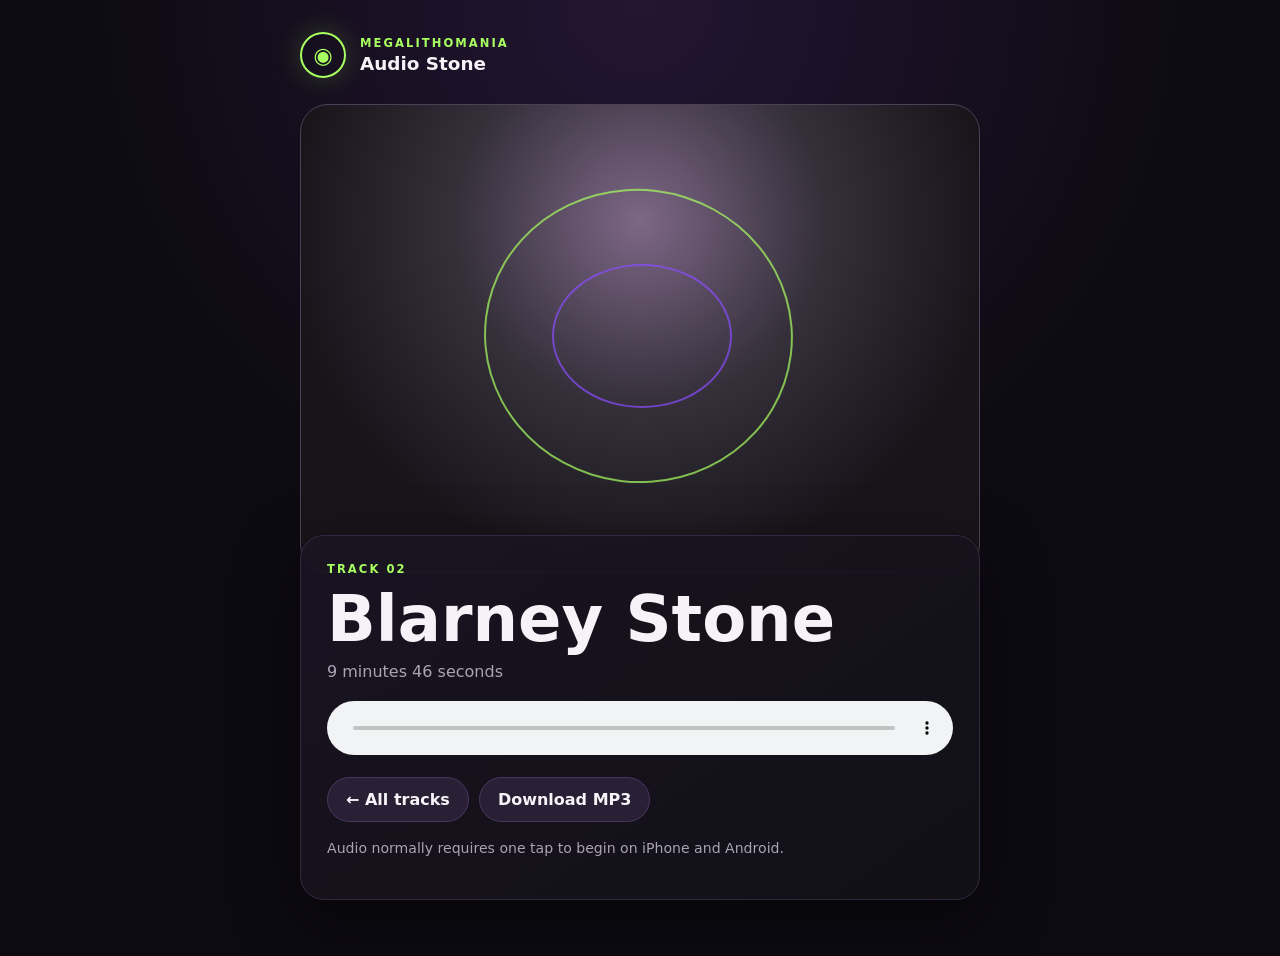
==== blarney-stone.html @ fb253ba8 "Use root-level Blarney Stone MP3" ====
<!doctype html><html lang="en"><head><meta charset="utf-8"><meta name="viewport" content="width=device-width,initial-scale=1"><meta name="theme-color" content="#0d0b12"><title>Blarney Stone — Megalithomania</title><link rel="stylesheet" href="assets/css/style.css"></head><body><main class="wrap player-shell"><header class="brand"><div class="mark">◉</div><div><div class="eyebrow">Megalithomania</div><h1>Audio Stone</h1></div></header><div class="cover"></div><section class="card player-card"><div class="eyebrow">Track 02</div><h2 class="track-title">Blarney Stone</h2><div class="subtitle">9 minutes 46 seconds</div><audio controls preload="metadata"><source src="blarney-stone.mp3" type="audio/mpeg">Your browser does not support audio playback.</audio><div class="links"><a class="button secondary" href="index.html">← All tracks</a><a class="button secondary" href="blarney-stone.mp3" download>Download MP3</a></div><p class="note">Audio normally requires one tap to begin on iPhone and Android.</p></section></main></body></html>
---- assets/css/style.css ----
:root{--bg:#0d0b12;--panel:#17131f;--panel2:#20172c;--purple:#8a4dff;--green:#a8ff60;--text:#f5f3f7;--muted:#aaa4b2;--line:#33283f}*{box-sizing:border-box}body{margin:0;background:radial-gradient(circle at top,#241533 0,#0d0b12 48%);color:var(--text);font-family:Inter,ui-sans-serif,system-ui,-apple-system,BlinkMacSystemFont,"Segoe UI",sans-serif;min-height:100vh}.wrap{width:min(920px,92vw);margin:auto;padding:32px 0 56px}.brand{display:flex;align-items:center;gap:14px;margin-bottom:26px}.mark{width:46px;height:46px;border:2px solid var(--green);border-radius:50%;display:grid;place-items:center;color:var(--green);font-size:22px;box-shadow:0 0 28px #a8ff6033}.eyebrow{text-transform:uppercase;letter-spacing:.18em;font-size:.72rem;color:var(--green);font-weight:800}.brand h1{font-size:1.15rem;margin:3px 0 0}.hero,.card{background:linear-gradient(145deg,#1a1422e8,#111017ee);border:1px solid var(--line);border-radius:24px;box-shadow:0 22px 60px #0008}.hero{padding:30px}.hero h2{font-size:clamp(2rem,7vw,4.8rem);line-height:.95;margin:12px 0 16px;max-width:760px}.hero p{color:var(--muted);font-size:1.05rem;max-width:650px;line-height:1.6}.tracks{display:grid;grid-template-columns:repeat(2,minmax(0,1fr));gap:18px;margin-top:18px}.card{padding:22px;transition:.2s transform,.2s border-color}.card:hover{transform:translateY(-3px);border-color:#70529b}.stone{height:150px;border-radius:18px;background:radial-gradient(circle at 40% 30%,#716879 0,#3b3541 35%,#17151a 72%);position:relative;overflow:hidden;margin-bottom:18px}.stone:after{content:"";position:absolute;inset:14% 18%;border:2px solid #a8ff6088;border-radius:48% 52% 44% 56%/58% 42% 58% 42%;transform:rotate(-8deg);box-shadow:0 0 30px #8a4dff66}.card h3{font-size:1.45rem;margin:0 0 6px}.meta{color:var(--muted);font-size:.92rem;margin-bottom:18px}.button{display:inline-flex;align-items:center;justify-content:center;gap:9px;text-decoration:none;color:#111;background:var(--green);font-weight:900;border-radius:999px;padding:12px 18px}.button.secondary{background:#2a2036;color:var(--text);border:1px solid #4b365f}.player-shell{max-width:680px;margin:0 auto}.cover{aspect-ratio:1.45/1;border-radius:28px;background:radial-gradient(circle at 50% 25%,#7d6787,#342f39 38%,#17141a 72%);position:relative;overflow:hidden;border:1px solid #4d4056}.cover:before,.cover:after{content:"";position:absolute;border:2px solid var(--green);border-radius:50%;opacity:.7}.cover:before{width:45%;height:62%;left:27%;top:18%;transform:rotate(7deg)}.cover:after{width:26%;height:30%;left:37%;top:34%;border-color:var(--purple)}.player-card{margin-top:-38px;position:relative;padding:26px}.track-title{font-size:clamp(2rem,8vw,4rem);margin:6px 0}.subtitle{color:var(--muted);margin-bottom:20px}audio{width:100%;height:54px;accent-color:var(--green)}.links{display:flex;gap:10px;flex-wrap:wrap;margin-top:18px}.note{font-size:.88rem;color:var(--muted);line-height:1.5;margin-top:16px}.qr-grid{display:grid;grid-template-columns:repeat(2,minmax(0,1fr));gap:24px}.qr-card{background:#fff;color:#111;padding:20px;border-radius:18px;text-align:center}.qr-card img{width:100%;max-width:260px}.qr-card h2{margin:.5rem 0 .2rem}.qr-card p{margin:.2rem 0;color:#444}.footer{color:#7f7885;text-align:center;margin-top:36px;font-size:.82rem}@media(max-width:700px){.tracks,.qr-grid{grid-template-columns:1fr}.hero{padding:22px}.wrap{padding-top:20px}.player-card{margin-top:-18px}.cover{aspect-ratio:1.2/1}}
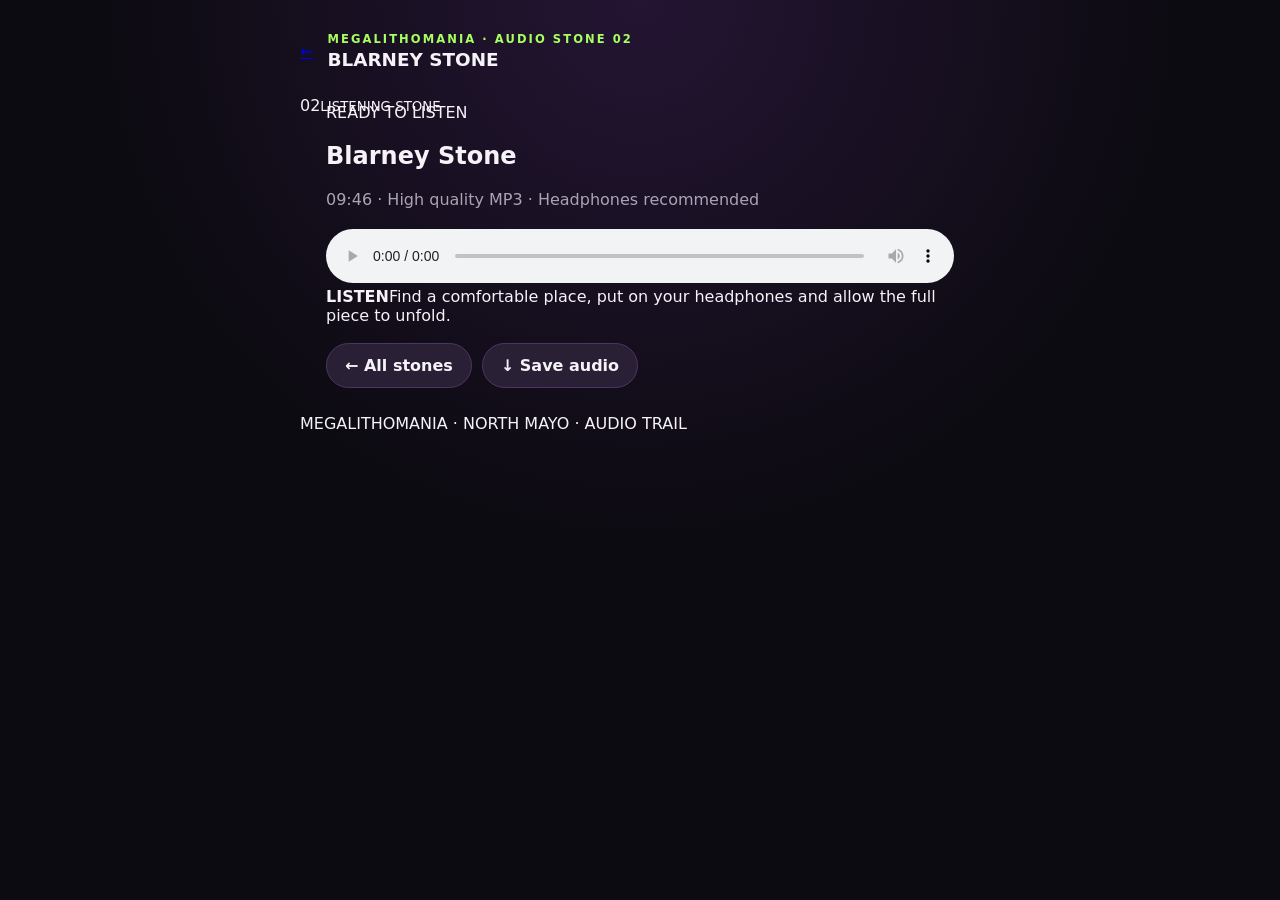
==== commit 11f9faa7: "Enhance Blarney Stone listening experience" ====
--- a/blarney-stone.html
+++ b/blarney-stone.html
@@ -1 +1 @@
-<!doctype html><html lang="en"><head><meta charset="utf-8"><meta name="viewport" content="width=device-width,initial-scale=1"><meta name="theme-color" content="#0d0b12"><title>Blarney Stone — Megalithomania</title><link rel="stylesheet" href="assets/css/style.css"></head><body><main class="wrap player-shell"><header class="brand"><div class="mark">◉</div><div><div class="eyebrow">Megalithomania</div><h1>Audio Stone</h1></div></header><div class="cover"></div><section class="card player-card"><div class="eyebrow">Track 02</div><h2 class="track-title">Blarney Stone</h2><div class="subtitle">9 minutes 46 seconds</div><audio controls preload="metadata"><source src="blarney-stone.mp3" type="audio/mpeg">Your browser does not support audio playback.</audio><div class="links"><a class="button secondary" href="index.html">← All tracks</a><a class="button secondary" href="blarney-stone.mp3" download>Download MP3</a></div><p class="note">Audio normally requires one tap to begin on iPhone and Android.</p></section></main></body></html>+<!doctype html><html lang="en"><head><meta charset="utf-8"><meta name="viewport" content="width=device-width,initial-scale=1,viewport-fit=cover"><meta name="theme-color" content="#0b0710"><title>Blarney Stone — Megalithomania</title><link rel="stylesheet" href="assets/css/style.css"></head><body><div class="grain"></div><main class="wrap player-shell"><header class="brand"><a class="back" href="index.html" aria-label="Back to all tracks">←</a><div><div class="eyebrow">Megalithomania · Audio Stone 02</div><h1>BLARNEY STONE</h1></div></header><section class="player-art track-b"><div class="landscape"></div><div class="giant-stone portal"><span></span><i></i><b></b></div><div class="rings r1"></div><div class="rings r2"></div><div class="art-label"><span>02</span><small>LISTENING STONE</small></div></section><section class="player-card"><div class="now"><span class="live-dot"></span> READY TO LISTEN</div><h2>Blarney Stone</h2><p class="subtitle">09:46 · High quality MP3 · Headphones recommended</p><div class="wave" aria-hidden="true"><i></i><i></i><i></i><i></i><i></i><i></i><i></i><i></i><i></i><i></i><i></i><i></i><i></i><i></i><i></i><i></i><i></i><i></i><i></i><i></i></div><audio controls preload="metadata"><source src="Blarney%20Stone.mp3" type="audio/mpeg">Your browser does not support audio playback.</audio><div class="listening-note"><b>LISTEN</b><span>Find a comfortable place, put on your headphones and allow the full piece to unfold.</span></div><div class="links"><a class="button secondary" href="index.html">← All stones</a><a class="button secondary" href="Blarney%20Stone.mp3" download>↓ Save audio</a></div></section><footer class="mini-footer">MEGALITHOMANIA · NORTH MAYO · AUDIO TRAIL</footer></main></body></html>
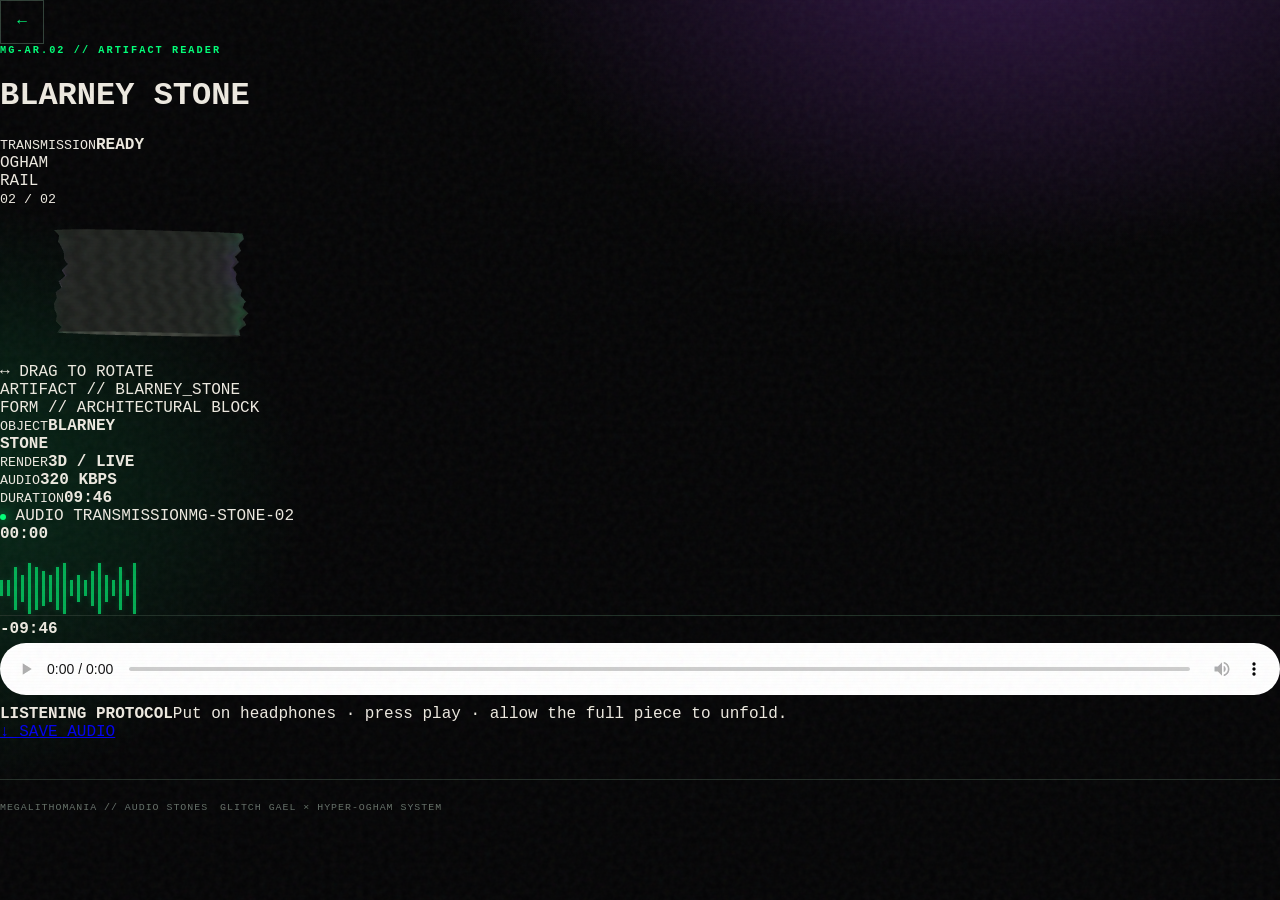
==== commit 9f47c429: "Rebuild Blarney Stone from Glitch Gael and Hyper-Ogham HTML" ====
--- a/blarney-stone.html
+++ b/blarney-stone.html
@@ -1 +1 @@
-<!doctype html><html lang="en"><head><meta charset="utf-8"><meta name="viewport" content="width=device-width,initial-scale=1,viewport-fit=cover"><meta name="theme-color" content="#0b0710"><title>Blarney Stone — Megalithomania</title><link rel="stylesheet" href="assets/css/style.css"></head><body><div class="grain"></div><main class="wrap player-shell"><header class="brand"><a class="back" href="index.html" aria-label="Back to all tracks">←</a><div><div class="eyebrow">Megalithomania · Audio Stone 02</div><h1>BLARNEY STONE</h1></div></header><section class="player-art track-b"><div class="landscape"></div><div class="giant-stone portal"><span></span><i></i><b></b></div><div class="rings r1"></div><div class="rings r2"></div><div class="art-label"><span>02</span><small>LISTENING STONE</small></div></section><section class="player-card"><div class="now"><span class="live-dot"></span> READY TO LISTEN</div><h2>Blarney Stone</h2><p class="subtitle">09:46 · High quality MP3 · Headphones recommended</p><div class="wave" aria-hidden="true"><i></i><i></i><i></i><i></i><i></i><i></i><i></i><i></i><i></i><i></i><i></i><i></i><i></i><i></i><i></i><i></i><i></i><i></i><i></i><i></i></div><audio controls preload="metadata"><source src="Blarney%20Stone.mp3" type="audio/mpeg">Your browser does not support audio playback.</audio><div class="listening-note"><b>LISTEN</b><span>Find a comfortable place, put on your headphones and allow the full piece to unfold.</span></div><div class="links"><a class="button secondary" href="index.html">← All stones</a><a class="button secondary" href="Blarney%20Stone.mp3" download>↓ Save audio</a></div></section><footer class="mini-footer">MEGALITHOMANIA · NORTH MAYO · AUDIO TRAIL</footer></main></body></html>+<!doctype html><html lang="en"><head><meta charset="utf-8"><meta name="viewport" content="width=device-width,initial-scale=1,viewport-fit=cover"><meta name="theme-color" content="#050506"><title>Blarney Stone // Megalithomania</title><link rel="stylesheet" href="assets/css/style.css"></head><body class="artifact-reader"><div class="grain"></div><main class="reader-shell"><header class="reader-top"><a href="index.html" class="back">←</a><div><div class="eyebrow">MG-AR.02 // ARTIFACT READER</div><h1>BLARNEY STONE</h1></div><div class="system-block"><small>TRANSMISSION</small><b data-status>READY</b></div></header><section class="reader-interface"><aside class="ogham-column"><div class="rail-title">OGHAM<br>RAIL</div><div class="ogham-rail" data-ogham-rail><i data-beam></i></div><small>02 / 02</small></aside><section class="artifact-stage blarney-stage"><div class="stage-grid"></div><div class="scan-line"></div><canvas id="stone3d" data-stone="blarney" aria-label="Interactive 3D Blarney Stone"></canvas><div class="castle-frame" aria-hidden="true"><i></i><i></i><b></b></div><div class="target-ring a"></div><div class="target-ring b"></div><div class="drag-hint">↔ DRAG TO ROTATE</div><div class="stage-id">ARTIFACT // BLARNEY_STONE<br>FORM // ARCHITECTURAL BLOCK</div></section><aside class="telemetry"><div><small>OBJECT</small><b>BLARNEY<br>STONE</b></div><div><small>RENDER</small><b>3D / LIVE</b></div><div><small>AUDIO</small><b>320 KBPS</b></div><div><small>DURATION</small><b>09:46</b></div><div class="signal"><span></span><span></span><span></span><span></span><span></span></div></aside></section><section class="transmission"><div class="trans-head"><span><i class="live-dot"></i> AUDIO TRANSMISSION</span><span>MG-STONE-02</span></div><div class="timecode"><strong data-current>00:00</strong><div class="wave"><i></i><i></i><i></i><i></i><i></i><i></i><i></i><i></i><i></i><i></i><i></i><i></i><i></i><i></i><i></i><i></i><i></i><i></i><i></i><i></i></div><strong data-remaining>-09:46</strong></div><audio controls preload="metadata"><source src="Blarney%20Stone.mp3" type="audio/mpeg"></audio><div class="reader-actions"><div><b>LISTENING PROTOCOL</b><span>Put on headphones · press play · allow the full piece to unfold.</span></div><a href="Blarney%20Stone.mp3" download>↓ SAVE AUDIO</a></div></section><footer class="reader-footer"><span>MEGALITHOMANIA // AUDIO STONES</span><span>GLITCH GAEL × HYPER-OGHAM SYSTEM</span></footer></main><script src="assets/js/player.js"></script><script src="assets/js/stone3d.js"></script></body></html>
--- a/assets/css/style.css
+++ b/assets/css/style.css
@@ -1 +1 @@
-:root{--bg:#0d0b12;--panel:#17131f;--panel2:#20172c;--purple:#8a4dff;--green:#a8ff60;--text:#f5f3f7;--muted:#aaa4b2;--line:#33283f}*{box-sizing:border-box}body{margin:0;background:radial-gradient(circle at top,#241533 0,#0d0b12 48%);color:var(--text);font-family:Inter,ui-sans-serif,system-ui,-apple-system,BlinkMacSystemFont,"Segoe UI",sans-serif;min-height:100vh}.wrap{width:min(920px,92vw);margin:auto;padding:32px 0 56px}.brand{display:flex;align-items:center;gap:14px;margin-bottom:26px}.mark{width:46px;height:46px;border:2px solid var(--green);border-radius:50%;display:grid;place-items:center;color:var(--green);font-size:22px;box-shadow:0 0 28px #a8ff6033}.eyebrow{text-transform:uppercase;letter-spacing:.18em;font-size:.72rem;color:var(--green);font-weight:800}.brand h1{font-size:1.15rem;margin:3px 0 0}.hero,.card{background:linear-gradient(145deg,#1a1422e8,#111017ee);border:1px solid var(--line);border-radius:24px;box-shadow:0 22px 60px #0008}.hero{padding:30px}.hero h2{font-size:clamp(2rem,7vw,4.8rem);line-height:.95;margin:12px 0 16px;max-width:760px}.hero p{color:var(--muted);font-size:1.05rem;max-width:650px;line-height:1.6}.tracks{display:grid;grid-template-columns:repeat(2,minmax(0,1fr));gap:18px;margin-top:18px}.card{padding:22px;transition:.2s transform,.2s border-color}.card:hover{transform:translateY(-3px);border-color:#70529b}.stone{height:150px;border-radius:18px;background:radial-gradient(circle at 40% 30%,#716879 0,#3b3541 35%,#17151a 72%);position:relative;overflow:hidden;margin-bottom:18px}.stone:after{content:"";position:absolute;inset:14% 18%;border:2px solid #a8ff6088;border-radius:48% 52% 44% 56%/58% 42% 58% 42%;transform:rotate(-8deg);box-shadow:0 0 30px #8a4dff66}.card h3{font-size:1.45rem;margin:0 0 6px}.meta{color:var(--muted);font-size:.92rem;margin-bottom:18px}.button{display:inline-flex;align-items:center;justify-content:center;gap:9px;text-decoration:none;color:#111;background:var(--green);font-weight:900;border-radius:999px;padding:12px 18px}.button.secondary{background:#2a2036;color:var(--text);border:1px solid #4b365f}.player-shell{max-width:680px;margin:0 auto}.cover{aspect-ratio:1.45/1;border-radius:28px;background:radial-gradient(circle at 50% 25%,#7d6787,#342f39 38%,#17141a 72%);position:relative;overflow:hidden;border:1px solid #4d4056}.cover:before,.cover:after{content:"";position:absolute;border:2px solid var(--green);border-radius:50%;opacity:.7}.cover:before{width:45%;height:62%;left:27%;top:18%;transform:rotate(7deg)}.cover:after{width:26%;height:30%;left:37%;top:34%;border-color:var(--purple)}.player-card{margin-top:-38px;position:relative;padding:26px}.track-title{font-size:clamp(2rem,8vw,4rem);margin:6px 0}.subtitle{color:var(--muted);margin-bottom:20px}audio{width:100%;height:54px;accent-color:var(--green)}.links{display:flex;gap:10px;flex-wrap:wrap;margin-top:18px}.note{font-size:.88rem;color:var(--muted);line-height:1.5;margin-top:16px}.qr-grid{display:grid;grid-template-columns:repeat(2,minmax(0,1fr));gap:24px}.qr-card{background:#fff;color:#111;padding:20px;border-radius:18px;text-align:center}.qr-card img{width:100%;max-width:260px}.qr-card h2{margin:.5rem 0 .2rem}.qr-card p{margin:.2rem 0;color:#444}.footer{color:#7f7885;text-align:center;margin-top:36px;font-size:.82rem}@media(max-width:700px){.tracks,.qr-grid{grid-template-columns:1fr}.hero{padding:22px}.wrap{padding-top:20px}.player-card{margin-top:-18px}.cover{aspect-ratio:1.2/1}}+:root{--ink:#050506;--panel:#0e0e11;--purple:#9d5cff;--acid:#00ff78;--cyan:#00f7ff;--pink:#ff2455;--bone:#eeeae1;--muted:#8f9893;--line:#26302a}*{box-sizing:border-box}html{background:var(--ink)}body{margin:0;min-height:100vh;color:var(--bone);font-family:"Courier New",Space Mono,monospace;background:radial-gradient(900px 600px at 78% -10%,#35184b 0,transparent 58%),radial-gradient(700px 500px at -10% 55%,#07331d 0,transparent 62%),#050506;overflow-x:hidden}.grain{position:fixed;inset:0;pointer-events:none;opacity:.14;z-index:20;background-image:url("data:image/svg+xml,%3Csvg viewBox='0 0 180 180' xmlns='http://www.w3.org/2000/svg'%3E%3Cfilter id='n'%3E%3CfeTurbulence type='fractalNoise' baseFrequency='.78' numOctaves='3'/%3E%3C/filter%3E%3Crect width='100%25' height='100%25' filter='url(%23n)' opacity='.35'/%3E%3C/svg%3E")}.grain:after{content:"";position:fixed;inset:0;background:repeating-linear-gradient(0deg,transparent 0 2px,#0005 3px);opacity:.32}.wrap{width:min(1080px,92vw);margin:auto;padding:28px 0 60px;position:relative}.wrap:before{content:"᚛ ᚋ ᚓ ᚌ ᚐ ᚂ ᚔ ᚈ ᚆ ᚑ ᚋ ᚐ ᚅ ᚔ ᚐ ᚜";position:fixed;left:8px;top:50%;transform:translateY(-50%);writing-mode:vertical-rl;color:#00ff7825;font-size:18px;letter-spacing:4px;z-index:0}.brand{display:flex;align-items:center;gap:15px;margin-bottom:24px;position:relative}.brand:after{content:"SYS.AUDIO // SYNC:ACTIVE";margin-left:auto;font-size:9px;letter-spacing:.16em;color:#536058}.brand h1{font-family:Georgia,Cinzel,serif;font-size:1.05rem;letter-spacing:.14em;margin:3px 0 0}.eyebrow{font-size:.64rem;letter-spacing:.2em;color:var(--acid);font-weight:800;text-transform:uppercase}.sigil{width:48px;height:48px;border:1px solid #00ff7866;border-radius:50%;position:relative;box-shadow:0 0 30px #00ff7820}.sigil:before,.sigil:after,.sigil span{content:"";position:absolute;border:1px solid var(--acid);border-radius:50%}.sigil:before{inset:8px}.sigil:after{inset:16px}.sigil span{width:6px;height:6px;left:20px;top:20px;background:var(--acid);box-shadow:0 0 10px var(--acid)}.sigil i{position:absolute;width:60px;height:1px;background:var(--acid);left:-7px;top:23px;transform:rotate(-35deg);opacity:.55}.hero{min-height:500px;border:1px solid #29332d;border-radius:4px;overflow:hidden;position:relative;display:grid;grid-template-columns:1.15fr .85fr;background:linear-gradient(135deg,#111014ee,#070809f5);box-shadow:0 35px 100px #0009,0 0 80px #00ff7809,inset 0 0 80px #000}.hero:before{content:"";position:absolute;inset:10px;border:1px solid #00ff7818;pointer-events:none}.hero:after{content:"";position:absolute;left:0;right:0;top:0;height:2px;background:#00ff7866;box-shadow:0 0 12px var(--acid);animation:scan 6s linear infinite;z-index:8}.hero-copy{padding:58px;z-index:2}.kicker{font-size:.68rem;font-weight:900;letter-spacing:.24em;color:#778079;display:flex;align-items:center;gap:10px}.kicker span{width:28px;height:2px;background:var(--acid);box-shadow:0 0 8px var(--acid)}.hero h2{font-family:Georgia,Cinzel,serif;font-size:clamp(3rem,7vw,6rem);line-height:.88;letter-spacing:-.045em;margin:24px 0;position:relative}.hero h2 em{font-style:normal;color:var(--acid);text-shadow:-1px 0 var(--pink),1px 0 var(--cyan),0 0 25px #00ff7830}.hero p{max-width:580px;color:#969b98;font-size:.94rem;line-height:1.75}.instruction{display:flex;align-items:center;gap:10px 13px;flex-wrap:wrap;margin-top:36px;color:#b6bbb8;font-size:.7rem}.instruction b{display:grid;place-items:center;width:28px;height:28px;border:1px solid #30503c;color:var(--acid);font-size:.62rem}.hero-stone{position:relative;min-height:500px;background:radial-gradient(circle at center,#07331f 0,transparent 58%);border-left:1px solid #202a23}.hero-stone:before{content:"";position:absolute;width:210px;height:340px;left:50%;top:51%;transform:translate(-50%,-50%) rotate(4deg);background:radial-gradient(circle at 35% 20%,#696d69,#3d413e 38%,#1c201d 75%);clip-path:polygon(28% 0,73% 5%,93% 29%,87% 100%,12% 96%,5% 31%);filter:drop-shadow(0 28px 30px #000)}.hero-stone:after{content:"᚛ᚋᚓᚌᚐᚂᚔᚈᚆ᚜";position:absolute;left:50%;top:50%;transform:translate(-50%,-50%) rotate(90deg);font-size:22px;letter-spacing:3px;color:var(--acid);text-shadow:0 0 10px var(--acid);opacity:.7}.orbit{position:absolute;left:50%;top:50%;border:1px dashed #00ff7840;border-radius:50%;transform:translate(-50%,-50%) rotate(-15deg)}.o1{width:310px;height:400px}.o2{width:390px;height:300px;border-color:#9d5cff45;transform:translate(-50%,-50%) rotate(25deg)}.rune{display:none}.section-head{display:flex;justify-content:space-between;align-items:center;margin:40px 4px 16px;font-size:.68rem;letter-spacing:.18em;font-weight:850;color:#d5d7d5}.section-head:before{content:"///";color:var(--acid);margin-right:8px}.section-head small{color:#667069;font-size:.6rem}.tracks{display:grid;grid-template-columns:repeat(2,minmax(0,1fr));gap:18px}.card{border:1px solid #29332d;border-radius:3px;overflow:hidden;background:#0b0c0d;box-shadow:0 25px 60px #0006;transition:.25s;position:relative}.card:before,.player-art:before{content:"";position:absolute;inset:9px;border:1px solid #00ff7815;z-index:5;pointer-events:none}.card:hover{transform:translateY(-3px);border-color:#00ff7870;box-shadow:0 25px 60px #0008,0 0 35px #00ff7812}.art{height:260px;position:relative;overflow:hidden;background:radial-gradient(circle at 50% 60%,#2e2535,#111216 58%,#050506)}.track-b.art,.track-b .art{background:radial-gradient(circle at 50% 60%,#173524,#0d1410 55%,#050506)}.art:after{content:"";position:absolute;inset:0;background:repeating-linear-gradient(0deg,transparent 0 3px,#0004 4px),linear-gradient(transparent 75%,#0b0c0d);z-index:3}.number{position:absolute;left:20px;top:16px;font-size:4.2rem;font-weight:950;color:#ffffff0a}.duration{position:absolute;right:18px;top:18px;border:1px solid #00ff7840;padding:7px 10px;font-size:.58rem;letter-spacing:.12em;color:var(--acid);z-index:4}.monolith{position:absolute;width:100px;height:190px;left:50%;bottom:8px;transform:translateX(-50%);background:linear-gradient(105deg,#353a36,#6b726d 48%,#282c29);clip-path:polygon(25% 0,76% 5%,94% 25%,87% 100%,8% 98%,3% 24%);filter:drop-shadow(0 20px 18px #000)}.monolith:after{content:"᚛ᚑᚌᚆᚐᚋ᚜";position:absolute;left:46%;top:30%;writing-mode:vertical-rl;color:var(--acid);font-size:12px;text-shadow:0 0 8px var(--acid)}.monolith.portal{width:160px;clip-path:polygon(6% 8%,37% 0,47% 15%,62% 9%,89% 15%,94% 100%,62% 98%,58% 38%,43% 37%,38% 100%,5% 98%)}.card-body{padding:24px}.card h3{font-family:Georgia,Cinzel,serif;font-size:2rem;letter-spacing:-.02em;margin:7px 0}.card p{color:#858b87;font-size:.78rem;line-height:1.6;margin:0 0 20px}.button{display:inline-flex;align-items:center;gap:10px;text-decoration:none;color:var(--acid);background:transparent;font-weight:900;border:1px solid #00ff7860;padding:12px 18px;font-size:.72rem;text-transform:uppercase;letter-spacing:.08em;transition:.2s}.button:hover{background:var(--acid);color:#020503;box-shadow:0 0 18px #00ff7850}.play{width:23px;height:23px;display:grid;place-items:center;border:1px solid currentColor;font-size:.5rem}.button.secondary{background:#0c0d0e;color:#bfc4c1;border:1px solid #303733;box-shadow:none}.button.secondary:hover{border-color:var(--acid);color:var(--acid)}footer{display:flex;align-items:center;gap:12px;margin-top:38px;border-top:1px solid #253029;padding-top:22px;color:#657068;font-size:.62rem;letter-spacing:.1em}.footer-mark{width:38px;height:38px;border:1px solid #31513d;display:grid;place-items:center;color:var(--acid);font-weight:900}footer strong,footer span{display:block}footer strong{color:#c5c9c6;margin-bottom:3px}.pulse{margin-left:auto;color:var(--acid);display:flex;align-items:center;gap:7px}.pulse i,.live-dot{width:6px;height:6px;border-radius:50%;background:var(--acid);box-shadow:0 0 12px var(--acid);display:inline-block}.player-shell{max-width:760px}.back{width:44px;height:44px;border:1px solid #304037;display:grid;place-items:center;text-decoration:none;color:var(--acid);font-size:1rem}.player-art{height:430px;border:1px solid #29332d;border-radius:4px;position:relative;overflow:hidden;background:radial-gradient(circle at 50% 45%,#382545,#0d1010 58%,#050506)}.player-art:after{content:"";position:absolute;left:0;right:0;top:0;height:2px;background:#00ff7860;box-shadow:0 0 10px var(--acid);animation:scan 5s linear infinite;z-index:7}.player-art.track-b{background:radial-gradient(circle at 50% 45%,#1d472d,#0c120e 58%,#050506)}.landscape{position:absolute;left:-10%;right:-10%;bottom:-15%;height:48%;background:#0c110d;clip-path:polygon(0 58%,14% 46%,27% 55%,39% 36%,52% 53%,68% 33%,80% 48%,100% 29%,100% 100%,0 100%)}.giant-stone{position:absolute;width:175px;height:310px;left:50%;top:49%;transform:translate(-50%,-50%) rotate(2deg);background:linear-gradient(105deg,#353936,#777d78 46%,#292d2a);clip-path:polygon(22% 0,76% 4%,94% 26%,86% 100%,10% 97%,4% 28%);filter:drop-shadow(0 28px 25px #000)}.giant-stone:after{content:"᚛ᚄᚈᚑᚅᚓ᚜";position:absolute;left:48%;top:27%;writing-mode:vertical-rl;color:var(--acid);font-size:18px;letter-spacing:4px;text-shadow:-1px 0 var(--pink),1px 0 var(--cyan),0 0 10px var(--acid)}.giant-stone.portal{width:270px;clip-path:polygon(5% 9%,35% 0,46% 15%,62% 8%,90% 14%,95% 100%,63% 98%,59% 38%,43% 37%,38% 100%,5% 98%)}.rings{position:absolute;border:1px dashed #00ff7850;border-radius:50%;left:50%;top:50%;transform:translate(-50%,-50%) rotate(15deg)}.r1{width:360px;height:250px}.r2{width:450px;height:330px;border-color:#9d5cff45;transform:translate(-50%,-50%) rotate(-25deg)}.art-label{position:absolute;left:22px;bottom:20px;display:flex;align-items:end;gap:10px;z-index:6}.art-label span{font-size:3rem;font-weight:950;color:#ffffff18}.art-label small{font-size:.56rem;letter-spacing:.2em;color:var(--acid);margin-bottom:8px}.player-card{position:relative;margin:-22px 18px 0;background:#0a0b0cee;backdrop-filter:blur(18px);border:1px solid #2b3830;border-radius:3px;padding:28px;box-shadow:0 30px 60px #0009}.player-card:before{content:"SYS.ROOT // AUDIO STREAM";position:absolute;right:18px;top:15px;color:#47534b;font-size:8px;letter-spacing:.13em}.now{font-size:.58rem;letter-spacing:.16em;color:var(--acid);font-weight:850;display:flex;align-items:center;gap:8px}.player-card h2{font-family:Georgia,Cinzel,serif;font-size:clamp(2.6rem,9vw,4.5rem);letter-spacing:-.04em;margin:10px 0 3px;line-height:.95;text-shadow:-1px 0 #ff245533,1px 0 #00f7ff33}.subtitle{color:#7d8780;font-size:.7rem}.wave{height:54px;display:flex;align-items:center;gap:4px;margin:19px 0 4px;overflow:hidden;border-bottom:1px solid #203027}.wave i{width:3px;background:var(--acid);height:30%;opacity:.65;box-shadow:0 0 5px #00ff7855}.wave i:nth-child(3n){height:80%}.wave i:nth-child(4n){height:52%}.wave i:nth-child(5n){height:95%}.wave i:nth-child(7n){height:65%}audio{width:100%;height:52px;accent-color:var(--acid);margin:5px 0;filter:grayscale(1) contrast(1.15)}.listening-note{display:grid;grid-template-columns:auto 1fr;gap:14px;margin-top:18px;padding:15px;border-left:2px solid var(--acid);background:#00ff7807}.listening-note b{font-size:.58rem;letter-spacing:.17em;color:var(--acid)}.listening-note span{color:#909792;font-size:.73rem;line-height:1.5}.links{display:flex;gap:9px;flex-wrap:wrap;margin-top:18px}.mini-footer{justify-content:center;margin-top:28px;border:0;padding:0;font-size:.54rem}@keyframes scan{0%{top:0;opacity:0}8%{opacity:1}92%{opacity:1}100%{top:100%;opacity:0}}@keyframes glitch{0%,94%,100%{transform:translate(0)}95%{transform:translate(-2px,1px)}96%{transform:translate(2px,-1px)}97%{transform:translate(-1px,-1px)}}@media(max-width:760px){.wrap{width:min(94vw,720px);padding-top:18px}.wrap:before{display:none}.brand:after{display:none}.hero{grid-template-columns:1fr;min-height:0}.hero-copy{padding:31px 24px 24px}.hero h2{font-size:clamp(3rem,14vw,4.8rem)}.hero-stone{min-height:300px;border-left:0;border-top:1px solid #202a23}.hero-stone:before{height:250px;width:155px}.o1{width:230px;height:280px}.o2{width:280px;height:210px}.tracks{grid-template-columns:1fr}.art{height:230px}.section-head{margin-top:30px}.player-art{height:350px}.giant-stone{height:265px;width:145px}.giant-stone.portal{width:230px}.player-card{margin:-16px 9px 0;padding:22px}.player-card:before{display:none}.player-card h2{font-size:3rem}.r1{width:300px;height:210px}.r2{width:370px;height:270px}footer:not(.mini-footer){align-items:flex-start}.pulse{display:none}}@media(prefers-reduced-motion:no-preference){.orbit,.rings{animation:drift 12s ease-in-out infinite alternate}.o2,.r2{animation-duration:17s}.live-dot{animation:pulse 1.8s ease-in-out infinite}.hero h2 em{animation:glitch 5s infinite}@keyframes drift{to{transform:translate(-50%,-50%) rotate(18deg) scale(1.04)}}@keyframes pulse{50%{opacity:.3}}}
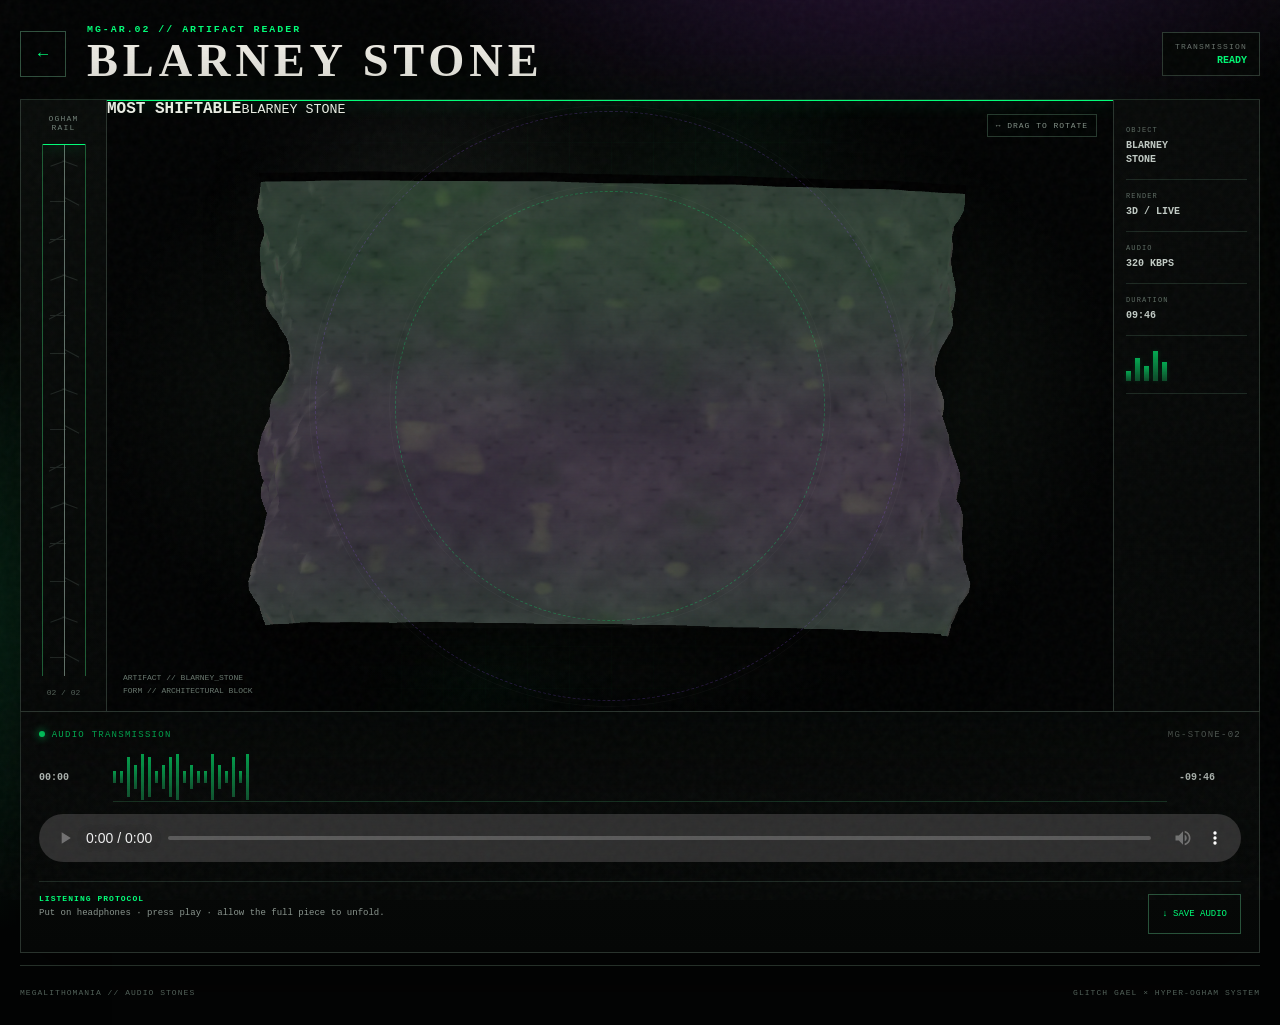
==== commit 615a2ea7: "Add Most Shiftable plaque beneath Blarney Stone" ====
--- a/blarney-stone.html
+++ b/blarney-stone.html
@@ -1 +1 @@
-<!doctype html><html lang="en"><head><meta charset="utf-8"><meta name="viewport" content="width=device-width,initial-scale=1,viewport-fit=cover"><meta name="theme-color" content="#050506"><title>Blarney Stone // Megalithomania</title><link rel="stylesheet" href="assets/css/style.css"></head><body class="artifact-reader"><div class="grain"></div><main class="reader-shell"><header class="reader-top"><a href="index.html" class="back">←</a><div><div class="eyebrow">MG-AR.02 // ARTIFACT READER</div><h1>BLARNEY STONE</h1></div><div class="system-block"><small>TRANSMISSION</small><b data-status>READY</b></div></header><section class="reader-interface"><aside class="ogham-column"><div class="rail-title">OGHAM<br>RAIL</div><div class="ogham-rail" data-ogham-rail><i data-beam></i></div><small>02 / 02</small></aside><section class="artifact-stage blarney-stage"><div class="stage-grid"></div><div class="scan-line"></div><canvas id="stone3d" data-stone="blarney" aria-label="Interactive 3D Blarney Stone"></canvas><div class="castle-frame" aria-hidden="true"><i></i><i></i><b></b></div><div class="target-ring a"></div><div class="target-ring b"></div><div class="drag-hint">↔ DRAG TO ROTATE</div><div class="stage-id">ARTIFACT // BLARNEY_STONE<br>FORM // ARCHITECTURAL BLOCK</div></section><aside class="telemetry"><div><small>OBJECT</small><b>BLARNEY<br>STONE</b></div><div><small>RENDER</small><b>3D / LIVE</b></div><div><small>AUDIO</small><b>320 KBPS</b></div><div><small>DURATION</small><b>09:46</b></div><div class="signal"><span></span><span></span><span></span><span></span><span></span></div></aside></section><section class="transmission"><div class="trans-head"><span><i class="live-dot"></i> AUDIO TRANSMISSION</span><span>MG-STONE-02</span></div><div class="timecode"><strong data-current>00:00</strong><div class="wave"><i></i><i></i><i></i><i></i><i></i><i></i><i></i><i></i><i></i><i></i><i></i><i></i><i></i><i></i><i></i><i></i><i></i><i></i><i></i><i></i></div><strong data-remaining>-09:46</strong></div><audio controls preload="metadata"><source src="Blarney%20Stone.mp3" type="audio/mpeg"></audio><div class="reader-actions"><div><b>LISTENING PROTOCOL</b><span>Put on headphones · press play · allow the full piece to unfold.</span></div><a href="Blarney%20Stone.mp3" download>↓ SAVE AUDIO</a></div></section><footer class="reader-footer"><span>MEGALITHOMANIA // AUDIO STONES</span><span>GLITCH GAEL × HYPER-OGHAM SYSTEM</span></footer></main><script src="assets/js/player.js"></script><script src="assets/js/stone3d.js"></script></body></html>+<!doctype html><html lang="en"><head><meta charset="utf-8"><meta name="viewport" content="width=device-width,initial-scale=1,viewport-fit=cover"><meta name="theme-color" content="#050506"><title>Blarney Stone // Megalithomania</title><link rel="stylesheet" href="assets/css/style.css"></head><body class="artifact-reader"><div class="grain"></div><main class="reader-shell"><header class="reader-top"><a href="index.html" class="back">←</a><div><div class="eyebrow">MG-AR.02 // ARTIFACT READER</div><h1>BLARNEY STONE</h1></div><div class="system-block"><small>TRANSMISSION</small><b data-status>READY</b></div></header><section class="reader-interface"><aside class="ogham-column"><div class="rail-title">OGHAM<br>RAIL</div><div class="ogham-rail" data-ogham-rail><i data-beam></i></div><small>02 / 02</small></aside><section class="artifact-stage blarney-stage"><div class="stage-grid"></div><div class="scan-line"></div><canvas id="stone3d" data-stone="blarney" aria-label="Interactive 3D Blarney Stone"></canvas><div class="castle-frame" aria-hidden="true"><i></i><i></i><b></b></div><div class="target-ring a"></div><div class="target-ring b"></div><div class="drag-hint">↔ DRAG TO ROTATE</div><div class="blarney-plaque" aria-label="Most Shiftable plaque"><span class="bolt tl"></span><span class="bolt tr"></span><strong>MOST SHIFTABLE</strong><small>BLARNEY STONE</small><span class="bolt bl"></span><span class="bolt br"></span></div><div class="stage-id">ARTIFACT // BLARNEY_STONE<br>FORM // ARCHITECTURAL BLOCK</div></section><aside class="telemetry"><div><small>OBJECT</small><b>BLARNEY<br>STONE</b></div><div><small>RENDER</small><b>3D / LIVE</b></div><div><small>AUDIO</small><b>320 KBPS</b></div><div><small>DURATION</small><b>09:46</b></div><div class="signal"><span></span><span></span><span></span><span></span><span></span></div></aside></section><section class="transmission"><div class="trans-head"><span><i class="live-dot"></i> AUDIO TRANSMISSION</span><span>MG-STONE-02</span></div><div class="timecode"><strong data-current>00:00</strong><div class="wave"><i></i><i></i><i></i><i></i><i></i><i></i><i></i><i></i><i></i><i></i><i></i><i></i><i></i><i></i><i></i><i></i><i></i><i></i><i></i><i></i></div><strong data-remaining>-09:46</strong></div><audio controls preload="metadata"><source src="Blarney%20Stone.mp3" type="audio/mpeg"></audio><div class="reader-actions"><div><b>LISTENING PROTOCOL</b><span>Put on headphones · press play · allow the full piece to unfold.</span></div><a href="Blarney%20Stone.mp3" download>↓ SAVE AUDIO</a></div></section><footer class="reader-footer"><span>MEGALITHOMANIA // AUDIO STONES</span><span>GLITCH GAEL × HYPER-OGHAM SYSTEM</span></footer></main><script src="assets/js/player.js"></script><script src="assets/js/stone3d.js"></script></body></html>
--- a/assets/css/style.css
+++ b/assets/css/style.css
@@ -1 +1,6 @@
-:root{--ink:#050506;--panel:#0e0e11;--purple:#9d5cff;--acid:#00ff78;--cyan:#00f7ff;--pink:#ff2455;--bone:#eeeae1;--muted:#8f9893;--line:#26302a}*{box-sizing:border-box}html{background:var(--ink)}body{margin:0;min-height:100vh;color:var(--bone);font-family:"Courier New",Space Mono,monospace;background:radial-gradient(900px 600px at 78% -10%,#35184b 0,transparent 58%),radial-gradient(700px 500px at -10% 55%,#07331d 0,transparent 62%),#050506;overflow-x:hidden}.grain{position:fixed;inset:0;pointer-events:none;opacity:.14;z-index:20;background-image:url("data:image/svg+xml,%3Csvg viewBox='0 0 180 180' xmlns='http://www.w3.org/2000/svg'%3E%3Cfilter id='n'%3E%3CfeTurbulence type='fractalNoise' baseFrequency='.78' numOctaves='3'/%3E%3C/filter%3E%3Crect width='100%25' height='100%25' filter='url(%23n)' opacity='.35'/%3E%3C/svg%3E")}.grain:after{content:"";position:fixed;inset:0;background:repeating-linear-gradient(0deg,transparent 0 2px,#0005 3px);opacity:.32}.wrap{width:min(1080px,92vw);margin:auto;padding:28px 0 60px;position:relative}.wrap:before{content:"᚛ ᚋ ᚓ ᚌ ᚐ ᚂ ᚔ ᚈ ᚆ ᚑ ᚋ ᚐ ᚅ ᚔ ᚐ ᚜";position:fixed;left:8px;top:50%;transform:translateY(-50%);writing-mode:vertical-rl;color:#00ff7825;font-size:18px;letter-spacing:4px;z-index:0}.brand{display:flex;align-items:center;gap:15px;margin-bottom:24px;position:relative}.brand:after{content:"SYS.AUDIO // SYNC:ACTIVE";margin-left:auto;font-size:9px;letter-spacing:.16em;color:#536058}.brand h1{font-family:Georgia,Cinzel,serif;font-size:1.05rem;letter-spacing:.14em;margin:3px 0 0}.eyebrow{font-size:.64rem;letter-spacing:.2em;color:var(--acid);font-weight:800;text-transform:uppercase}.sigil{width:48px;height:48px;border:1px solid #00ff7866;border-radius:50%;position:relative;box-shadow:0 0 30px #00ff7820}.sigil:before,.sigil:after,.sigil span{content:"";position:absolute;border:1px solid var(--acid);border-radius:50%}.sigil:before{inset:8px}.sigil:after{inset:16px}.sigil span{width:6px;height:6px;left:20px;top:20px;background:var(--acid);box-shadow:0 0 10px var(--acid)}.sigil i{position:absolute;width:60px;height:1px;background:var(--acid);left:-7px;top:23px;transform:rotate(-35deg);opacity:.55}.hero{min-height:500px;border:1px solid #29332d;border-radius:4px;overflow:hidden;position:relative;display:grid;grid-template-columns:1.15fr .85fr;background:linear-gradient(135deg,#111014ee,#070809f5);box-shadow:0 35px 100px #0009,0 0 80px #00ff7809,inset 0 0 80px #000}.hero:before{content:"";position:absolute;inset:10px;border:1px solid #00ff7818;pointer-events:none}.hero:after{content:"";position:absolute;left:0;right:0;top:0;height:2px;background:#00ff7866;box-shadow:0 0 12px var(--acid);animation:scan 6s linear infinite;z-index:8}.hero-copy{padding:58px;z-index:2}.kicker{font-size:.68rem;font-weight:900;letter-spacing:.24em;color:#778079;display:flex;align-items:center;gap:10px}.kicker span{width:28px;height:2px;background:var(--acid);box-shadow:0 0 8px var(--acid)}.hero h2{font-family:Georgia,Cinzel,serif;font-size:clamp(3rem,7vw,6rem);line-height:.88;letter-spacing:-.045em;margin:24px 0;position:relative}.hero h2 em{font-style:normal;color:var(--acid);text-shadow:-1px 0 var(--pink),1px 0 var(--cyan),0 0 25px #00ff7830}.hero p{max-width:580px;color:#969b98;font-size:.94rem;line-height:1.75}.instruction{display:flex;align-items:center;gap:10px 13px;flex-wrap:wrap;margin-top:36px;color:#b6bbb8;font-size:.7rem}.instruction b{display:grid;place-items:center;width:28px;height:28px;border:1px solid #30503c;color:var(--acid);font-size:.62rem}.hero-stone{position:relative;min-height:500px;background:radial-gradient(circle at center,#07331f 0,transparent 58%);border-left:1px solid #202a23}.hero-stone:before{content:"";position:absolute;width:210px;height:340px;left:50%;top:51%;transform:translate(-50%,-50%) rotate(4deg);background:radial-gradient(circle at 35% 20%,#696d69,#3d413e 38%,#1c201d 75%);clip-path:polygon(28% 0,73% 5%,93% 29%,87% 100%,12% 96%,5% 31%);filter:drop-shadow(0 28px 30px #000)}.hero-stone:after{content:"᚛ᚋᚓᚌᚐᚂᚔᚈᚆ᚜";position:absolute;left:50%;top:50%;transform:translate(-50%,-50%) rotate(90deg);font-size:22px;letter-spacing:3px;color:var(--acid);text-shadow:0 0 10px var(--acid);opacity:.7}.orbit{position:absolute;left:50%;top:50%;border:1px dashed #00ff7840;border-radius:50%;transform:translate(-50%,-50%) rotate(-15deg)}.o1{width:310px;height:400px}.o2{width:390px;height:300px;border-color:#9d5cff45;transform:translate(-50%,-50%) rotate(25deg)}.rune{display:none}.section-head{display:flex;justify-content:space-between;align-items:center;margin:40px 4px 16px;font-size:.68rem;letter-spacing:.18em;font-weight:850;color:#d5d7d5}.section-head:before{content:"///";color:var(--acid);margin-right:8px}.section-head small{color:#667069;font-size:.6rem}.tracks{display:grid;grid-template-columns:repeat(2,minmax(0,1fr));gap:18px}.card{border:1px solid #29332d;border-radius:3px;overflow:hidden;background:#0b0c0d;box-shadow:0 25px 60px #0006;transition:.25s;position:relative}.card:before,.player-art:before{content:"";position:absolute;inset:9px;border:1px solid #00ff7815;z-index:5;pointer-events:none}.card:hover{transform:translateY(-3px);border-color:#00ff7870;box-shadow:0 25px 60px #0008,0 0 35px #00ff7812}.art{height:260px;position:relative;overflow:hidden;background:radial-gradient(circle at 50% 60%,#2e2535,#111216 58%,#050506)}.track-b.art,.track-b .art{background:radial-gradient(circle at 50% 60%,#173524,#0d1410 55%,#050506)}.art:after{content:"";position:absolute;inset:0;background:repeating-linear-gradient(0deg,transparent 0 3px,#0004 4px),linear-gradient(transparent 75%,#0b0c0d);z-index:3}.number{position:absolute;left:20px;top:16px;font-size:4.2rem;font-weight:950;color:#ffffff0a}.duration{position:absolute;right:18px;top:18px;border:1px solid #00ff7840;padding:7px 10px;font-size:.58rem;letter-spacing:.12em;color:var(--acid);z-index:4}.monolith{position:absolute;width:100px;height:190px;left:50%;bottom:8px;transform:translateX(-50%);background:linear-gradient(105deg,#353a36,#6b726d 48%,#282c29);clip-path:polygon(25% 0,76% 5%,94% 25%,87% 100%,8% 98%,3% 24%);filter:drop-shadow(0 20px 18px #000)}.monolith:after{content:"᚛ᚑᚌᚆᚐᚋ᚜";position:absolute;left:46%;top:30%;writing-mode:vertical-rl;color:var(--acid);font-size:12px;text-shadow:0 0 8px var(--acid)}.monolith.portal{width:160px;clip-path:polygon(6% 8%,37% 0,47% 15%,62% 9%,89% 15%,94% 100%,62% 98%,58% 38%,43% 37%,38% 100%,5% 98%)}.card-body{padding:24px}.card h3{font-family:Georgia,Cinzel,serif;font-size:2rem;letter-spacing:-.02em;margin:7px 0}.card p{color:#858b87;font-size:.78rem;line-height:1.6;margin:0 0 20px}.button{display:inline-flex;align-items:center;gap:10px;text-decoration:none;color:var(--acid);background:transparent;font-weight:900;border:1px solid #00ff7860;padding:12px 18px;font-size:.72rem;text-transform:uppercase;letter-spacing:.08em;transition:.2s}.button:hover{background:var(--acid);color:#020503;box-shadow:0 0 18px #00ff7850}.play{width:23px;height:23px;display:grid;place-items:center;border:1px solid currentColor;font-size:.5rem}.button.secondary{background:#0c0d0e;color:#bfc4c1;border:1px solid #303733;box-shadow:none}.button.secondary:hover{border-color:var(--acid);color:var(--acid)}footer{display:flex;align-items:center;gap:12px;margin-top:38px;border-top:1px solid #253029;padding-top:22px;color:#657068;font-size:.62rem;letter-spacing:.1em}.footer-mark{width:38px;height:38px;border:1px solid #31513d;display:grid;place-items:center;color:var(--acid);font-weight:900}footer strong,footer span{display:block}footer strong{color:#c5c9c6;margin-bottom:3px}.pulse{margin-left:auto;color:var(--acid);display:flex;align-items:center;gap:7px}.pulse i,.live-dot{width:6px;height:6px;border-radius:50%;background:var(--acid);box-shadow:0 0 12px var(--acid);display:inline-block}.player-shell{max-width:760px}.back{width:44px;height:44px;border:1px solid #304037;display:grid;place-items:center;text-decoration:none;color:var(--acid);font-size:1rem}.player-art{height:430px;border:1px solid #29332d;border-radius:4px;position:relative;overflow:hidden;background:radial-gradient(circle at 50% 45%,#382545,#0d1010 58%,#050506)}.player-art:after{content:"";position:absolute;left:0;right:0;top:0;height:2px;background:#00ff7860;box-shadow:0 0 10px var(--acid);animation:scan 5s linear infinite;z-index:7}.player-art.track-b{background:radial-gradient(circle at 50% 45%,#1d472d,#0c120e 58%,#050506)}.landscape{position:absolute;left:-10%;right:-10%;bottom:-15%;height:48%;background:#0c110d;clip-path:polygon(0 58%,14% 46%,27% 55%,39% 36%,52% 53%,68% 33%,80% 48%,100% 29%,100% 100%,0 100%)}.giant-stone{position:absolute;width:175px;height:310px;left:50%;top:49%;transform:translate(-50%,-50%) rotate(2deg);background:linear-gradient(105deg,#353936,#777d78 46%,#292d2a);clip-path:polygon(22% 0,76% 4%,94% 26%,86% 100%,10% 97%,4% 28%);filter:drop-shadow(0 28px 25px #000)}.giant-stone:after{content:"᚛ᚄᚈᚑᚅᚓ᚜";position:absolute;left:48%;top:27%;writing-mode:vertical-rl;color:var(--acid);font-size:18px;letter-spacing:4px;text-shadow:-1px 0 var(--pink),1px 0 var(--cyan),0 0 10px var(--acid)}.giant-stone.portal{width:270px;clip-path:polygon(5% 9%,35% 0,46% 15%,62% 8%,90% 14%,95% 100%,63% 98%,59% 38%,43% 37%,38% 100%,5% 98%)}.rings{position:absolute;border:1px dashed #00ff7850;border-radius:50%;left:50%;top:50%;transform:translate(-50%,-50%) rotate(15deg)}.r1{width:360px;height:250px}.r2{width:450px;height:330px;border-color:#9d5cff45;transform:translate(-50%,-50%) rotate(-25deg)}.art-label{position:absolute;left:22px;bottom:20px;display:flex;align-items:end;gap:10px;z-index:6}.art-label span{font-size:3rem;font-weight:950;color:#ffffff18}.art-label small{font-size:.56rem;letter-spacing:.2em;color:var(--acid);margin-bottom:8px}.player-card{position:relative;margin:-22px 18px 0;background:#0a0b0cee;backdrop-filter:blur(18px);border:1px solid #2b3830;border-radius:3px;padding:28px;box-shadow:0 30px 60px #0009}.player-card:before{content:"SYS.ROOT // AUDIO STREAM";position:absolute;right:18px;top:15px;color:#47534b;font-size:8px;letter-spacing:.13em}.now{font-size:.58rem;letter-spacing:.16em;color:var(--acid);font-weight:850;display:flex;align-items:center;gap:8px}.player-card h2{font-family:Georgia,Cinzel,serif;font-size:clamp(2.6rem,9vw,4.5rem);letter-spacing:-.04em;margin:10px 0 3px;line-height:.95;text-shadow:-1px 0 #ff245533,1px 0 #00f7ff33}.subtitle{color:#7d8780;font-size:.7rem}.wave{height:54px;display:flex;align-items:center;gap:4px;margin:19px 0 4px;overflow:hidden;border-bottom:1px solid #203027}.wave i{width:3px;background:var(--acid);height:30%;opacity:.65;box-shadow:0 0 5px #00ff7855}.wave i:nth-child(3n){height:80%}.wave i:nth-child(4n){height:52%}.wave i:nth-child(5n){height:95%}.wave i:nth-child(7n){height:65%}audio{width:100%;height:52px;accent-color:var(--acid);margin:5px 0;filter:grayscale(1) contrast(1.15)}.listening-note{display:grid;grid-template-columns:auto 1fr;gap:14px;margin-top:18px;padding:15px;border-left:2px solid var(--acid);background:#00ff7807}.listening-note b{font-size:.58rem;letter-spacing:.17em;color:var(--acid)}.listening-note span{color:#909792;font-size:.73rem;line-height:1.5}.links{display:flex;gap:9px;flex-wrap:wrap;margin-top:18px}.mini-footer{justify-content:center;margin-top:28px;border:0;padding:0;font-size:.54rem}@keyframes scan{0%{top:0;opacity:0}8%{opacity:1}92%{opacity:1}100%{top:100%;opacity:0}}@keyframes glitch{0%,94%,100%{transform:translate(0)}95%{transform:translate(-2px,1px)}96%{transform:translate(2px,-1px)}97%{transform:translate(-1px,-1px)}}@media(max-width:760px){.wrap{width:min(94vw,720px);padding-top:18px}.wrap:before{display:none}.brand:after{display:none}.hero{grid-template-columns:1fr;min-height:0}.hero-copy{padding:31px 24px 24px}.hero h2{font-size:clamp(3rem,14vw,4.8rem)}.hero-stone{min-height:300px;border-left:0;border-top:1px solid #202a23}.hero-stone:before{height:250px;width:155px}.o1{width:230px;height:280px}.o2{width:280px;height:210px}.tracks{grid-template-columns:1fr}.art{height:230px}.section-head{margin-top:30px}.player-art{height:350px}.giant-stone{height:265px;width:145px}.giant-stone.portal{width:230px}.player-card{margin:-16px 9px 0;padding:22px}.player-card:before{display:none}.player-card h2{font-size:3rem}.r1{width:300px;height:210px}.r2{width:370px;height:270px}footer:not(.mini-footer){align-items:flex-start}.pulse{display:none}}@media(prefers-reduced-motion:no-preference){.orbit,.rings{animation:drift 12s ease-in-out infinite alternate}.o2,.r2{animation-duration:17s}.live-dot{animation:pulse 1.8s ease-in-out infinite}.hero h2 em{animation:glitch 5s infinite}@keyframes drift{to{transform:translate(-50%,-50%) rotate(18deg) scale(1.04)}}@keyframes pulse{50%{opacity:.3}}}+:root{--ink:#030404;--panel:#080a09;--acid:#00ff78;--purple:#9d5cff;--cyan:#00eaff;--pink:#ff315c;--bone:#f0eee7;--muted:#849088;--line:#233229;--safe:clamp(14px,4vw,28px)}*{box-sizing:border-box}html{background:var(--ink);color-scheme:dark}body{margin:0;min-height:100svh;color:var(--bone);font-family:"Courier New",monospace;background:radial-gradient(1000px 700px at 70% -20%,#351b49 0,transparent 55%),radial-gradient(800px 600px at -15% 60%,#07331d 0,transparent 58%),#030404;overflow-x:hidden;-webkit-font-smoothing:antialiased}.grain{position:fixed;inset:0;pointer-events:none;opacity:.105;z-index:30;background-image:url("data:image/svg+xml,%3Csvg viewBox='0 0 180 180' xmlns='http://www.w3.org/2000/svg'%3E%3Cfilter id='n'%3E%3CfeTurbulence type='fractalNoise' baseFrequency='.78' numOctaves='3'/%3E%3C/filter%3E%3Crect width='100%25' height='100%25' filter='url(%23n)' opacity='.35'/%3E%3C/svg%3E")}.grain:after{content:"";position:fixed;inset:0;background:repeating-linear-gradient(0deg,transparent 0 2px,#0004 3px);opacity:.24}.wrap{width:min(1080px,92vw);margin:auto;padding:28px 0 60px}.brand{display:flex;align-items:center;gap:15px;margin-bottom:24px}.brand h1,.reader-top h1{font-family:Georgia,serif;letter-spacing:.105em}.brand h1{font-size:1.05rem;margin:3px 0}.eyebrow{font-size:.62rem;letter-spacing:.2em;color:var(--acid);font-weight:800;text-transform:uppercase}.sigil{width:48px;height:48px;border:1px solid #00ff7866;border-radius:50%;position:relative}.sigil:before,.sigil:after,.sigil span{content:"";position:absolute;border:1px solid var(--acid);border-radius:50%}.sigil:before{inset:8px}.sigil:after{inset:16px}.sigil span{width:6px;height:6px;left:20px;top:20px;background:var(--acid)}.hero{min-height:500px;border:1px solid var(--line);display:grid;grid-template-columns:1.15fr .85fr;background:#080a09ee;overflow:hidden;position:relative}.hero:after,.scan-line{content:"";position:absolute;left:0;right:0;height:1px;background:var(--acid);box-shadow:0 0 16px var(--acid);animation:scan 6s linear infinite;z-index:8}.hero-copy{padding:58px;z-index:2}.kicker{font-size:.66rem;font-weight:900;letter-spacing:.24em;color:#778079}.hero h2{font-family:Georgia,serif;font-size:clamp(3rem,7vw,6rem);line-height:.88;letter-spacing:-.045em;margin:24px 0}.hero h2 em{font-style:normal;color:var(--acid);text-shadow:-1px 0 var(--pink),1px 0 var(--cyan)}.hero p{color:#969b98;line-height:1.75}.instruction{display:flex;gap:10px 13px;flex-wrap:wrap;margin-top:36px;color:#b6bbb8;font-size:.7rem}.instruction b{color:var(--acid)}.hero-stone{position:relative;min-height:500px;background:radial-gradient(circle,#07331f,transparent 58%)}.hero-stone:before{content:"";position:absolute;width:210px;height:340px;left:50%;top:51%;transform:translate(-50%,-50%);background:linear-gradient(105deg,#343934,#777d78,#292d2a);clip-path:polygon(28% 0,73% 5%,93% 29%,87% 100%,12% 96%,5% 31%)}.orbit{position:absolute;left:50%;top:50%;border:1px dashed #00ff7840;border-radius:50%;transform:translate(-50%,-50%)}.o1{width:310px;height:400px}.o2{width:390px;height:300px;border-color:#9d5cff45}.section-head{display:flex;justify-content:space-between;margin:40px 4px 16px;font-size:.68rem;letter-spacing:.18em}.tracks{display:grid;grid-template-columns:repeat(2,1fr);gap:18px}.card{border:1px solid var(--line);background:#0b0c0d;overflow:hidden}.art{height:260px;position:relative;background:radial-gradient(circle,#2e2535,#050506)}.track-b .art{background:radial-gradient(circle,#173524,#050506)}.monolith{position:absolute;width:100px;height:190px;left:50%;bottom:8px;transform:translateX(-50%);background:linear-gradient(105deg,#353a36,#6b726d,#282c29);clip-path:polygon(25% 0,76% 5%,94% 25%,87% 100%,8% 98%,3% 24%)}.monolith.portal{width:160px;clip-path:polygon(6% 8%,37% 0,47% 15%,62% 9%,89% 15%,94% 100%,62% 98%,58% 38%,43% 37%,38% 100%,5% 98%)}.number{position:absolute;left:20px;top:16px;font-size:4rem;color:#ffffff0a}.duration{position:absolute;right:18px;top:18px;border:1px solid #00ff7840;padding:7px 10px;font-size:.58rem;color:var(--acid)}.card-body{padding:24px}.card h3{font-family:Georgia,serif;font-size:2rem;margin:7px 0}.card p{color:#858b87;font-size:.78rem;line-height:1.6}.button{display:inline-flex;gap:10px;text-decoration:none;color:var(--acid);border:1px solid #00ff7860;padding:12px 18px;font-size:.72rem}.back{width:46px;height:46px;border:1px solid #31523f;display:grid;place-items:center;text-decoration:none;color:var(--acid);font-size:1.05rem;touch-action:manipulation}footer{display:flex;gap:12px;margin-top:38px;border-top:1px solid #253029;padding-top:22px;color:#657068;font-size:.62rem}
+.reader-shell{width:min(1240px,calc(100vw - 28px));margin:auto;padding:14px 0 max(28px,env(safe-area-inset-bottom))}.reader-top{display:grid;grid-template-columns:52px 1fr auto;align-items:center;gap:15px;padding:10px 0 15px;border-bottom:1px solid #26332b}.reader-top h1{font-size:clamp(1.5rem,4vw,2.9rem);margin:3px 0 0;line-height:1}.system-block{border:1px solid #2d3a32;padding:9px 12px;text-align:right;background:#050706}.system-block small,.system-block b{display:block}.system-block small{font-size:8px;color:#69736d;letter-spacing:.15em}.system-block b{font-size:10px;color:var(--acid);margin-top:4px}.reader-interface{--rx:0deg;--ry:0deg;display:grid;grid-template-columns:86px minmax(0,1fr) 146px;height:min(68vh,680px);min-height:520px;border:1px solid #29332d;border-top:0;background:#050706;transform:perspective(1900px) rotateX(var(--rx)) rotateY(var(--ry));transition:transform .16s ease-out;overflow:hidden;box-shadow:0 32px 90px #000a,0 0 80px #00ff7807}.ogham-column{border-right:1px solid #29332d;padding:14px 9px;display:flex;flex-direction:column;align-items:center;gap:12px;background:linear-gradient(180deg,#090c0a,#050706)}.rail-title{font-size:8px;letter-spacing:.15em;color:#718078;text-align:center}.ogham-rail{width:44px;flex:1;position:relative;border-left:1px solid #1d5c35;border-right:1px solid #1d5c35;display:flex;flex-direction:column;justify-content:space-around;align-items:center;overflow:hidden}.ogham-rail:before{content:"";position:absolute;left:50%;top:0;bottom:0;width:1px;background:#607068}.ogham-rail>i{position:absolute;left:0;right:0;top:0;height:0;background:linear-gradient(#00ff7805,#00ff7827);border-bottom:1px solid var(--acid);box-shadow:0 0 15px var(--acid);z-index:1}.ogham-mark{position:relative;width:28px;height:13px;z-index:2;opacity:.24;transition:opacity .2s,filter .2s}.ogham-mark:before,.ogham-mark:after{content:"";position:absolute;top:6px;width:16px;height:1px;background:#6d7c74}.ogham-mark.left:before{right:14px;transform:rotate(-28deg)}.ogham-mark.right:after{left:14px;transform:rotate(28deg)}.ogham-mark.across:before{left:0;transform:rotate(-20deg)}.ogham-mark.across:after{right:0;transform:rotate(20deg)}.ogham-mark.active{opacity:1;filter:drop-shadow(0 0 5px var(--acid))}.ogham-mark.active:before,.ogham-mark.active:after{background:var(--acid)}.ogham-column>small{font-size:8px;color:#536058}.artifact-stage{position:relative;min-width:0;overflow:hidden;background:radial-gradient(ellipse at 50% 48%,#16452a 0,#08100b 34%,#020303 72%)}.blarney-stage{background:radial-gradient(ellipse at 50% 48%,#3a2049 0,#0c110d 37%,#020303 72%)}.artifact-stage:before{content:"";position:absolute;inset:0;background:radial-gradient(circle at 30% 18%,#ffffff0b,transparent 24%),linear-gradient(115deg,transparent 40%,#00ff7806 50%,transparent 61%);pointer-events:none;z-index:2}.stage-grid{position:absolute;inset:0;background-image:linear-gradient(#00ff7809 1px,transparent 1px),linear-gradient(90deg,#00ff7809 1px,transparent 1px);background-size:42px 42px;mask-image:radial-gradient(circle,black,transparent 74%)}#stone3d{position:absolute;inset:0;width:100%;height:100%;touch-action:none;cursor:grab;z-index:3;filter:drop-shadow(0 30px 24px #000b)}#stone3d:active{cursor:grabbing}.target-ring{position:absolute;left:50%;top:50%;border:1px dashed #00ff7844;border-radius:50%;transform:translate(-50%,-50%);pointer-events:none;z-index:4}.target-ring.a{width:min(56%,430px);aspect-ratio:1}.target-ring.b{width:min(76%,590px);aspect-ratio:1;border-color:#9d5cff38}.target-ring:before{content:"";position:absolute;inset:-7px;border:1px solid #ffffff08;border-radius:50%}.drag-hint{position:absolute;right:16px;top:14px;font-size:8px;color:#829087;letter-spacing:.12em;z-index:5;padding:6px 8px;border:1px solid #26382d;background:#03050499}.stage-id{position:absolute;left:16px;bottom:14px;font-size:8px;color:#68776e;line-height:1.65;z-index:5;text-shadow:0 1px 3px #000}.castle-frame{position:absolute;left:50%;top:50%;width:60%;height:68%;transform:translate(-50%,-50%);border:15px solid #171c18;border-top-width:24px;opacity:.36;z-index:2;pointer-events:none;box-shadow:0 18px 35px #0008}.castle-frame:after{content:"";position:absolute;left:12%;right:12%;bottom:-30px;height:14px;background:#20251f}.telemetry{border-left:1px solid #29332d;padding:14px 12px;background:linear-gradient(180deg,#080a09,#050706)}.telemetry>div{padding:12px 0;border-bottom:1px solid #1c2821}.telemetry small,.telemetry b{display:block}.telemetry small{font-size:7px;letter-spacing:.16em;color:#5d6b63}.telemetry b{font-size:10px;color:#c2cbc5;margin-top:5px;line-height:1.4}.signal{display:flex;align-items:end;gap:4px;height:58px}.signal span{width:5px;background:linear-gradient(var(--acid),#126b39);height:30%;opacity:.65;box-shadow:0 0 5px #00ff7830}.signal span:nth-child(2){height:70%}.signal span:nth-child(3){height:45%}.signal span:nth-child(4){height:90%}.signal span:nth-child(5){height:58%}.transmission{border:1px solid #29332d;border-top:0;padding:18px;background:linear-gradient(180deg,#090b0a,#050706);box-shadow:0 20px 60px #0007}.trans-head{display:flex;justify-content:space-between;color:#6f7a73;font-size:9px;letter-spacing:.14em}.trans-head span:first-child{color:var(--acid)}.live-dot{width:6px;height:6px;border-radius:50%;display:inline-block;background:var(--acid);box-shadow:0 0 9px var(--acid)}.timecode{display:grid;grid-template-columns:62px minmax(0,1fr) 62px;align-items:center;gap:12px;margin:12px 0}.timecode strong{font-size:10px;color:#c4ccc7}.wave{height:50px;display:flex;align-items:center;gap:4px;border-bottom:1px solid #173222}.wave i{width:3px;background:linear-gradient(var(--acid),#168147);height:25%;opacity:.6}.wave i:nth-child(3n){height:80%}.wave i:nth-child(4n){height:50%}.wave i:nth-child(5n){height:95%}.is-playing .wave i{animation:wave .7s ease-in-out infinite alternate}.wave i:nth-child(2n){animation-delay:.12s}.wave i:nth-child(3n){animation-delay:.25s}audio{width:100%;height:48px;accent-color:var(--acid);filter:grayscale(1) contrast(1.12)}.reader-actions{display:flex;justify-content:space-between;gap:18px;margin-top:14px;padding-top:12px;border-top:1px solid #1e2923}.reader-actions b,.reader-actions span{display:block}.reader-actions b{font-size:8px;color:var(--acid);letter-spacing:.13em}.reader-actions span{font-size:9px;color:#8a958e;margin-top:5px}.reader-actions a{font-size:9px;color:var(--acid);text-decoration:none;border:1px solid #28523a;padding:11px 13px;align-self:center;min-height:40px;display:grid;place-items:center}.reader-footer{display:flex;justify-content:space-between;font-size:8px;letter-spacing:.13em;color:#526159;margin-top:12px}.is-playing .artifact-stage{box-shadow:inset 0 0 110px #00ff7810}.is-playing .target-ring{box-shadow:0 0 26px #00ff781b}.is-playing .scan-line{animation-duration:2.5s}@keyframes scan{0%{top:0;opacity:0}8%{opacity:1}92%{opacity:1}100%{top:100%;opacity:0}}@keyframes wave{to{height:92%;opacity:1}}
+@media(max-width:820px){.wrap{width:94vw}.hero{grid-template-columns:1fr}.hero-copy{padding:30px 23px}.hero-stone{min-height:300px}.tracks{grid-template-columns:1fr}.reader-shell{width:100%;padding:0 0 max(20px,env(safe-area-inset-bottom))}.reader-top{position:relative;grid-template-columns:46px minmax(0,1fr);gap:12px;padding:calc(12px + env(safe-area-inset-top)) var(--safe) 12px;background:#050706e8;backdrop-filter:blur(12px);z-index:20}.reader-top h1{font-size:clamp(1.45rem,7vw,2.25rem);white-space:nowrap;overflow:hidden;text-overflow:ellipsis}.reader-top .eyebrow{font-size:9px;letter-spacing:.14em}.system-block{display:none}.reader-interface{display:grid;grid-template-columns:48px minmax(0,1fr);height:clamp(430px,62svh,610px);min-height:0;border-left:0;border-right:0;transform:none!important}.ogham-column{padding:10px 4px;gap:8px}.rail-title{font-size:7px;writing-mode:vertical-rl;transform:rotate(180deg)}.ogham-rail{width:32px}.ogham-mark{width:24px;height:11px}.ogham-mark:before,.ogham-mark:after{width:14px}.ogham-mark.left:before{right:12px}.ogham-mark.right:after{left:12px}.ogham-column>small{font-size:7px}.telemetry{display:none}.artifact-stage{min-height:0}.stage-grid{background-size:32px 32px}.target-ring.a{width:min(76%,340px)}.target-ring.b{width:min(104%,460px)}.drag-hint{top:10px;right:10px;font-size:7px;padding:5px 7px}.stage-id{left:11px;bottom:10px;font-size:7px}.castle-frame{width:78%;height:67%;border-width:10px;border-top-width:17px}.transmission{border-left:0;border-right:0;padding:14px var(--safe) 16px;position:relative}.trans-head{font-size:8px}.timecode{grid-template-columns:48px minmax(0,1fr) 48px;gap:7px;margin:10px 0}.timecode strong{font-size:9px}.wave{height:42px;gap:3px}.wave i{width:2px}audio{height:50px}.reader-actions{gap:12px;align-items:stretch}.reader-actions>div{flex:1}.reader-actions a{min-width:112px;padding:11px 10px}.reader-footer{padding:0 var(--safe);font-size:7px;line-height:1.45;gap:10px}.back{width:44px;height:44px}.grain{opacity:.08}}
+@media(max-width:480px){.reader-interface{grid-template-columns:42px minmax(0,1fr);height:clamp(400px,57svh,530px)}.ogham-column{padding-inline:2px}.ogham-rail{width:28px}.reader-top{padding-inline:12px}.reader-top h1{font-size:clamp(1.25rem,7vw,1.8rem)}.artifact-stage:before{opacity:.65}.target-ring.a{width:82%}.target-ring.b{width:112%}.drag-hint{font-size:6px}.transmission{padding-inline:12px}.reader-actions{display:grid;grid-template-columns:1fr auto}.reader-actions span{font-size:8px;line-height:1.45}.reader-actions a{font-size:8px;min-width:104px}.reader-footer{padding-inline:12px}.castle-frame{width:84%}}
+@media(max-height:700px) and (max-width:820px){.reader-interface{height:52svh;min-height:360px}.reader-top{padding-top:8px;padding-bottom:8px}.back{width:40px;height:40px}.transmission{padding-top:10px}.wave{height:34px}.reader-actions{margin-top:8px;padding-top:8px}}
+@media(prefers-reduced-motion:reduce){*{animation:none!important}.reader-interface{transform:none!important}}
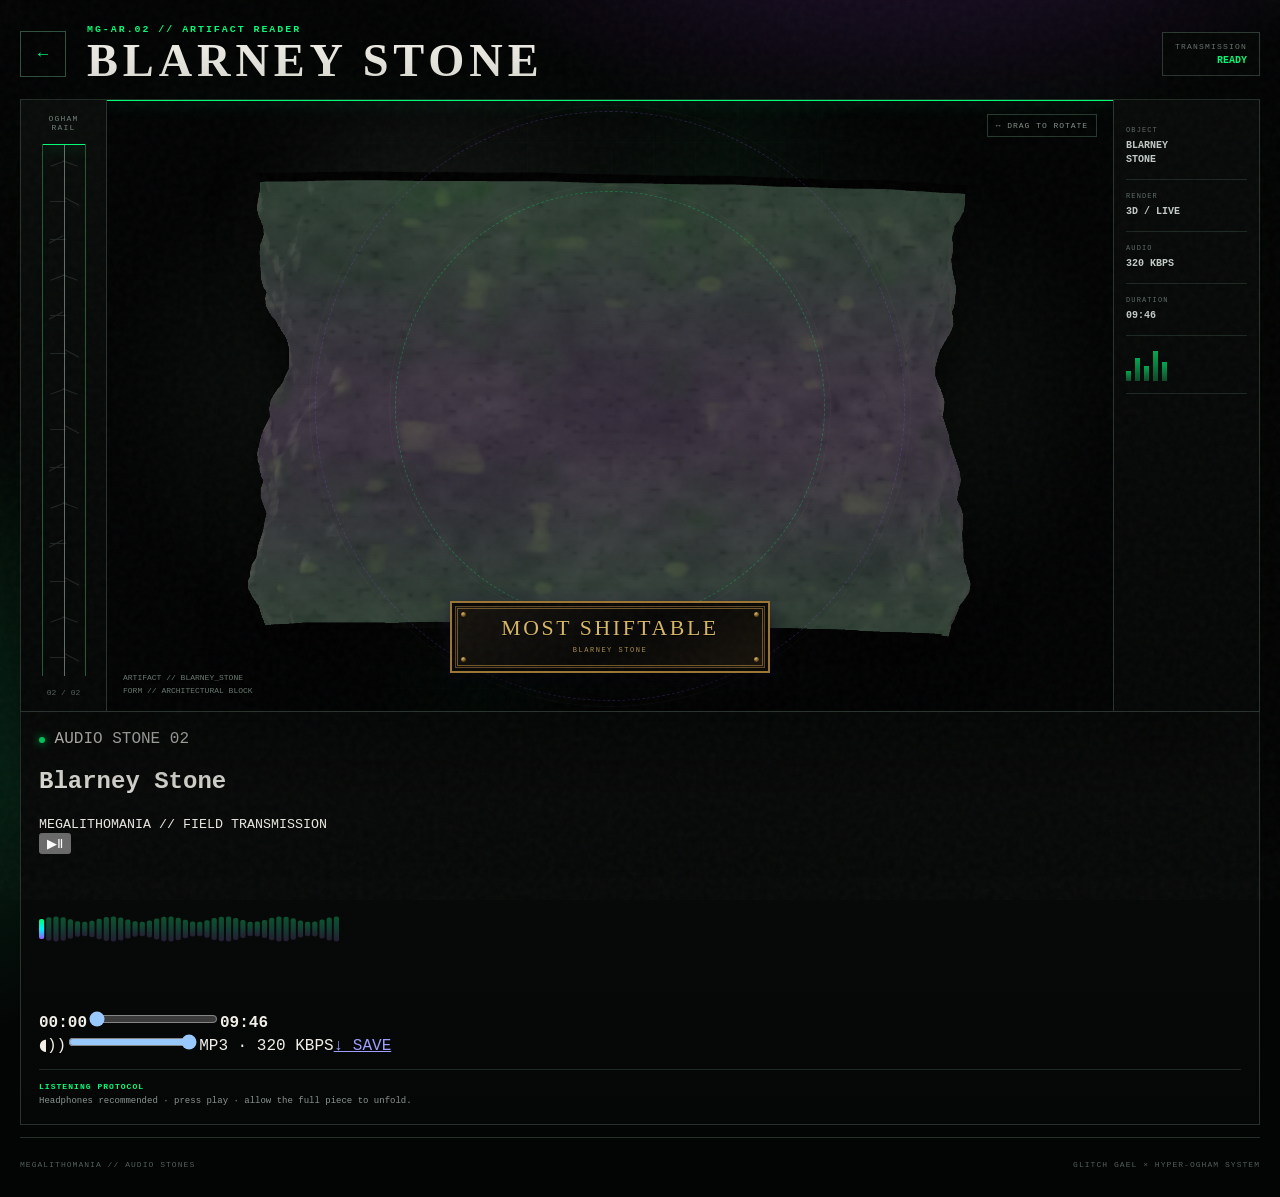
==== commit 7203d2a6: "Turn Blarney Stone audio controls into reactive player card" ====
--- a/blarney-stone.html
+++ b/blarney-stone.html
@@ -1 +1 @@
-<!doctype html><html lang="en"><head><meta charset="utf-8"><meta name="viewport" content="width=device-width,initial-scale=1,viewport-fit=cover"><meta name="theme-color" content="#050506"><title>Blarney Stone // Megalithomania</title><link rel="stylesheet" href="assets/css/style.css"></head><body class="artifact-reader"><div class="grain"></div><main class="reader-shell"><header class="reader-top"><a href="index.html" class="back">←</a><div><div class="eyebrow">MG-AR.02 // ARTIFACT READER</div><h1>BLARNEY STONE</h1></div><div class="system-block"><small>TRANSMISSION</small><b data-status>READY</b></div></header><section class="reader-interface"><aside class="ogham-column"><div class="rail-title">OGHAM<br>RAIL</div><div class="ogham-rail" data-ogham-rail><i data-beam></i></div><small>02 / 02</small></aside><section class="artifact-stage blarney-stage"><div class="stage-grid"></div><div class="scan-line"></div><canvas id="stone3d" data-stone="blarney" aria-label="Interactive 3D Blarney Stone"></canvas><div class="castle-frame" aria-hidden="true"><i></i><i></i><b></b></div><div class="target-ring a"></div><div class="target-ring b"></div><div class="drag-hint">↔ DRAG TO ROTATE</div><div class="blarney-plaque" aria-label="Most Shiftable plaque"><span class="bolt tl"></span><span class="bolt tr"></span><strong>MOST SHIFTABLE</strong><small>BLARNEY STONE</small><span class="bolt bl"></span><span class="bolt br"></span></div><div class="stage-id">ARTIFACT // BLARNEY_STONE<br>FORM // ARCHITECTURAL BLOCK</div></section><aside class="telemetry"><div><small>OBJECT</small><b>BLARNEY<br>STONE</b></div><div><small>RENDER</small><b>3D / LIVE</b></div><div><small>AUDIO</small><b>320 KBPS</b></div><div><small>DURATION</small><b>09:46</b></div><div class="signal"><span></span><span></span><span></span><span></span><span></span></div></aside></section><section class="transmission"><div class="trans-head"><span><i class="live-dot"></i> AUDIO TRANSMISSION</span><span>MG-STONE-02</span></div><div class="timecode"><strong data-current>00:00</strong><div class="wave"><i></i><i></i><i></i><i></i><i></i><i></i><i></i><i></i><i></i><i></i><i></i><i></i><i></i><i></i><i></i><i></i><i></i><i></i><i></i><i></i></div><strong data-remaining>-09:46</strong></div><audio controls preload="metadata"><source src="Blarney%20Stone.mp3" type="audio/mpeg"></audio><div class="reader-actions"><div><b>LISTENING PROTOCOL</b><span>Put on headphones · press play · allow the full piece to unfold.</span></div><a href="Blarney%20Stone.mp3" download>↓ SAVE AUDIO</a></div></section><footer class="reader-footer"><span>MEGALITHOMANIA // AUDIO STONES</span><span>GLITCH GAEL × HYPER-OGHAM SYSTEM</span></footer></main><script src="assets/js/player.js"></script><script src="assets/js/stone3d.js"></script></body></html>+<!doctype html><html lang="en"><head><meta charset="utf-8"><meta name="viewport" content="width=device-width,initial-scale=1,viewport-fit=cover"><meta name="theme-color" content="#050506"><title>Blarney Stone // Megalithomania</title><link rel="stylesheet" href="assets/css/style.css"></head><body class="artifact-reader"><div class="grain"></div><main class="reader-shell"><header class="reader-top"><a href="index.html" class="back">←</a><div><div class="eyebrow">MG-AR.02 // ARTIFACT READER</div><h1>BLARNEY STONE</h1></div><div class="system-block"><small>TRANSMISSION</small><b data-status>READY</b></div></header><section class="reader-interface"><aside class="ogham-column"><div class="rail-title">OGHAM<br>RAIL</div><div class="ogham-rail" data-ogham-rail><i data-beam></i></div><small>02 / 02</small></aside><section class="artifact-stage blarney-stage"><div class="stage-grid"></div><div class="scan-line"></div><canvas id="stone3d" data-stone="blarney" aria-label="Interactive 3D Blarney Stone"></canvas><div class="castle-frame" aria-hidden="true"><i></i><i></i><b></b></div><div class="target-ring a"></div><div class="target-ring b"></div><div class="drag-hint">↔ DRAG TO ROTATE</div><div class="blarney-plaque" aria-label="Most Shiftable plaque"><span class="bolt tl"></span><span class="bolt tr"></span><strong>MOST SHIFTABLE</strong><small>BLARNEY STONE</small><span class="bolt bl"></span><span class="bolt br"></span></div><div class="stage-id">ARTIFACT // BLARNEY_STONE<br>FORM // ARCHITECTURAL BLOCK</div></section><aside class="telemetry"><div><small>OBJECT</small><b>BLARNEY<br>STONE</b></div><div><small>RENDER</small><b>3D / LIVE</b></div><div><small>AUDIO</small><b>320 KBPS</b></div><div><small>DURATION</small><b>09:46</b></div><div class="signal"><span></span><span></span><span></span><span></span><span></span></div></aside></section><section class="transmission audio-card"><div class="audio-card-head"><div><span class="audio-kicker"><i class="live-dot"></i> AUDIO STONE 02</span><h2>Blarney Stone</h2><small>MEGALITHOMANIA // FIELD TRANSMISSION</small></div><button class="big-play" data-play-toggle aria-label="Play audio"><span class="play-icon">▶</span><span class="pause-icon">Ⅱ</span></button></div><div class="reactive-wrap"><canvas class="reactive-wave" data-reactive-wave aria-label="Live audio reactive waveform"></canvas></div><div class="seek-row"><strong data-current>00:00</strong><input data-seek class="seek" type="range" min="0" max="1000" value="0" aria-label="Seek audio"><strong data-remaining>09:46</strong></div><audio preload="metadata"><source src="Blarney%20Stone.mp3" type="audio/mpeg"></audio><div class="card-controls"><span class="speaker">◖))</span><input data-volume class="volume" type="range" min="0" max="100" value="100" aria-label="Volume"><span class="quality">MP3 · 320 KBPS</span><a href="Blarney%20Stone.mp3" download>↓ SAVE</a></div><div class="reader-actions"><div><b>LISTENING PROTOCOL</b><span>Headphones recommended · press play · allow the full piece to unfold.</span></div></div></section><footer class="reader-footer"><span>MEGALITHOMANIA // AUDIO STONES</span><span>GLITCH GAEL × HYPER-OGHAM SYSTEM</span></footer></main><script src="assets/js/player.js"></script><script src="assets/js/stone3d.js"></script></body></html>
--- a/assets/css/style.css
+++ b/assets/css/style.css
@@ -1,6 +1 @@
-:root{--ink:#030404;--panel:#080a09;--acid:#00ff78;--purple:#9d5cff;--cyan:#00eaff;--pink:#ff315c;--bone:#f0eee7;--muted:#849088;--line:#233229;--safe:clamp(14px,4vw,28px)}*{box-sizing:border-box}html{background:var(--ink);color-scheme:dark}body{margin:0;min-height:100svh;color:var(--bone);font-family:"Courier New",monospace;background:radial-gradient(1000px 700px at 70% -20%,#351b49 0,transparent 55%),radial-gradient(800px 600px at -15% 60%,#07331d 0,transparent 58%),#030404;overflow-x:hidden;-webkit-font-smoothing:antialiased}.grain{position:fixed;inset:0;pointer-events:none;opacity:.105;z-index:30;background-image:url("data:image/svg+xml,%3Csvg viewBox='0 0 180 180' xmlns='http://www.w3.org/2000/svg'%3E%3Cfilter id='n'%3E%3CfeTurbulence type='fractalNoise' baseFrequency='.78' numOctaves='3'/%3E%3C/filter%3E%3Crect width='100%25' height='100%25' filter='url(%23n)' opacity='.35'/%3E%3C/svg%3E")}.grain:after{content:"";position:fixed;inset:0;background:repeating-linear-gradient(0deg,transparent 0 2px,#0004 3px);opacity:.24}.wrap{width:min(1080px,92vw);margin:auto;padding:28px 0 60px}.brand{display:flex;align-items:center;gap:15px;margin-bottom:24px}.brand h1,.reader-top h1{font-family:Georgia,serif;letter-spacing:.105em}.brand h1{font-size:1.05rem;margin:3px 0}.eyebrow{font-size:.62rem;letter-spacing:.2em;color:var(--acid);font-weight:800;text-transform:uppercase}.sigil{width:48px;height:48px;border:1px solid #00ff7866;border-radius:50%;position:relative}.sigil:before,.sigil:after,.sigil span{content:"";position:absolute;border:1px solid var(--acid);border-radius:50%}.sigil:before{inset:8px}.sigil:after{inset:16px}.sigil span{width:6px;height:6px;left:20px;top:20px;background:var(--acid)}.hero{min-height:500px;border:1px solid var(--line);display:grid;grid-template-columns:1.15fr .85fr;background:#080a09ee;overflow:hidden;position:relative}.hero:after,.scan-line{content:"";position:absolute;left:0;right:0;height:1px;background:var(--acid);box-shadow:0 0 16px var(--acid);animation:scan 6s linear infinite;z-index:8}.hero-copy{padding:58px;z-index:2}.kicker{font-size:.66rem;font-weight:900;letter-spacing:.24em;color:#778079}.hero h2{font-family:Georgia,serif;font-size:clamp(3rem,7vw,6rem);line-height:.88;letter-spacing:-.045em;margin:24px 0}.hero h2 em{font-style:normal;color:var(--acid);text-shadow:-1px 0 var(--pink),1px 0 var(--cyan)}.hero p{color:#969b98;line-height:1.75}.instruction{display:flex;gap:10px 13px;flex-wrap:wrap;margin-top:36px;color:#b6bbb8;font-size:.7rem}.instruction b{color:var(--acid)}.hero-stone{position:relative;min-height:500px;background:radial-gradient(circle,#07331f,transparent 58%)}.hero-stone:before{content:"";position:absolute;width:210px;height:340px;left:50%;top:51%;transform:translate(-50%,-50%);background:linear-gradient(105deg,#343934,#777d78,#292d2a);clip-path:polygon(28% 0,73% 5%,93% 29%,87% 100%,12% 96%,5% 31%)}.orbit{position:absolute;left:50%;top:50%;border:1px dashed #00ff7840;border-radius:50%;transform:translate(-50%,-50%)}.o1{width:310px;height:400px}.o2{width:390px;height:300px;border-color:#9d5cff45}.section-head{display:flex;justify-content:space-between;margin:40px 4px 16px;font-size:.68rem;letter-spacing:.18em}.tracks{display:grid;grid-template-columns:repeat(2,1fr);gap:18px}.card{border:1px solid var(--line);background:#0b0c0d;overflow:hidden}.art{height:260px;position:relative;background:radial-gradient(circle,#2e2535,#050506)}.track-b .art{background:radial-gradient(circle,#173524,#050506)}.monolith{position:absolute;width:100px;height:190px;left:50%;bottom:8px;transform:translateX(-50%);background:linear-gradient(105deg,#353a36,#6b726d,#282c29);clip-path:polygon(25% 0,76% 5%,94% 25%,87% 100%,8% 98%,3% 24%)}.monolith.portal{width:160px;clip-path:polygon(6% 8%,37% 0,47% 15%,62% 9%,89% 15%,94% 100%,62% 98%,58% 38%,43% 37%,38% 100%,5% 98%)}.number{position:absolute;left:20px;top:16px;font-size:4rem;color:#ffffff0a}.duration{position:absolute;right:18px;top:18px;border:1px solid #00ff7840;padding:7px 10px;font-size:.58rem;color:var(--acid)}.card-body{padding:24px}.card h3{font-family:Georgia,serif;font-size:2rem;margin:7px 0}.card p{color:#858b87;font-size:.78rem;line-height:1.6}.button{display:inline-flex;gap:10px;text-decoration:none;color:var(--acid);border:1px solid #00ff7860;padding:12px 18px;font-size:.72rem}.back{width:46px;height:46px;border:1px solid #31523f;display:grid;place-items:center;text-decoration:none;color:var(--acid);font-size:1.05rem;touch-action:manipulation}footer{display:flex;gap:12px;margin-top:38px;border-top:1px solid #253029;padding-top:22px;color:#657068;font-size:.62rem}
-.reader-shell{width:min(1240px,calc(100vw - 28px));margin:auto;padding:14px 0 max(28px,env(safe-area-inset-bottom))}.reader-top{display:grid;grid-template-columns:52px 1fr auto;align-items:center;gap:15px;padding:10px 0 15px;border-bottom:1px solid #26332b}.reader-top h1{font-size:clamp(1.5rem,4vw,2.9rem);margin:3px 0 0;line-height:1}.system-block{border:1px solid #2d3a32;padding:9px 12px;text-align:right;background:#050706}.system-block small,.system-block b{display:block}.system-block small{font-size:8px;color:#69736d;letter-spacing:.15em}.system-block b{font-size:10px;color:var(--acid);margin-top:4px}.reader-interface{--rx:0deg;--ry:0deg;display:grid;grid-template-columns:86px minmax(0,1fr) 146px;height:min(68vh,680px);min-height:520px;border:1px solid #29332d;border-top:0;background:#050706;transform:perspective(1900px) rotateX(var(--rx)) rotateY(var(--ry));transition:transform .16s ease-out;overflow:hidden;box-shadow:0 32px 90px #000a,0 0 80px #00ff7807}.ogham-column{border-right:1px solid #29332d;padding:14px 9px;display:flex;flex-direction:column;align-items:center;gap:12px;background:linear-gradient(180deg,#090c0a,#050706)}.rail-title{font-size:8px;letter-spacing:.15em;color:#718078;text-align:center}.ogham-rail{width:44px;flex:1;position:relative;border-left:1px solid #1d5c35;border-right:1px solid #1d5c35;display:flex;flex-direction:column;justify-content:space-around;align-items:center;overflow:hidden}.ogham-rail:before{content:"";position:absolute;left:50%;top:0;bottom:0;width:1px;background:#607068}.ogham-rail>i{position:absolute;left:0;right:0;top:0;height:0;background:linear-gradient(#00ff7805,#00ff7827);border-bottom:1px solid var(--acid);box-shadow:0 0 15px var(--acid);z-index:1}.ogham-mark{position:relative;width:28px;height:13px;z-index:2;opacity:.24;transition:opacity .2s,filter .2s}.ogham-mark:before,.ogham-mark:after{content:"";position:absolute;top:6px;width:16px;height:1px;background:#6d7c74}.ogham-mark.left:before{right:14px;transform:rotate(-28deg)}.ogham-mark.right:after{left:14px;transform:rotate(28deg)}.ogham-mark.across:before{left:0;transform:rotate(-20deg)}.ogham-mark.across:after{right:0;transform:rotate(20deg)}.ogham-mark.active{opacity:1;filter:drop-shadow(0 0 5px var(--acid))}.ogham-mark.active:before,.ogham-mark.active:after{background:var(--acid)}.ogham-column>small{font-size:8px;color:#536058}.artifact-stage{position:relative;min-width:0;overflow:hidden;background:radial-gradient(ellipse at 50% 48%,#16452a 0,#08100b 34%,#020303 72%)}.blarney-stage{background:radial-gradient(ellipse at 50% 48%,#3a2049 0,#0c110d 37%,#020303 72%)}.artifact-stage:before{content:"";position:absolute;inset:0;background:radial-gradient(circle at 30% 18%,#ffffff0b,transparent 24%),linear-gradient(115deg,transparent 40%,#00ff7806 50%,transparent 61%);pointer-events:none;z-index:2}.stage-grid{position:absolute;inset:0;background-image:linear-gradient(#00ff7809 1px,transparent 1px),linear-gradient(90deg,#00ff7809 1px,transparent 1px);background-size:42px 42px;mask-image:radial-gradient(circle,black,transparent 74%)}#stone3d{position:absolute;inset:0;width:100%;height:100%;touch-action:none;cursor:grab;z-index:3;filter:drop-shadow(0 30px 24px #000b)}#stone3d:active{cursor:grabbing}.target-ring{position:absolute;left:50%;top:50%;border:1px dashed #00ff7844;border-radius:50%;transform:translate(-50%,-50%);pointer-events:none;z-index:4}.target-ring.a{width:min(56%,430px);aspect-ratio:1}.target-ring.b{width:min(76%,590px);aspect-ratio:1;border-color:#9d5cff38}.target-ring:before{content:"";position:absolute;inset:-7px;border:1px solid #ffffff08;border-radius:50%}.drag-hint{position:absolute;right:16px;top:14px;font-size:8px;color:#829087;letter-spacing:.12em;z-index:5;padding:6px 8px;border:1px solid #26382d;background:#03050499}.stage-id{position:absolute;left:16px;bottom:14px;font-size:8px;color:#68776e;line-height:1.65;z-index:5;text-shadow:0 1px 3px #000}.castle-frame{position:absolute;left:50%;top:50%;width:60%;height:68%;transform:translate(-50%,-50%);border:15px solid #171c18;border-top-width:24px;opacity:.36;z-index:2;pointer-events:none;box-shadow:0 18px 35px #0008}.castle-frame:after{content:"";position:absolute;left:12%;right:12%;bottom:-30px;height:14px;background:#20251f}.telemetry{border-left:1px solid #29332d;padding:14px 12px;background:linear-gradient(180deg,#080a09,#050706)}.telemetry>div{padding:12px 0;border-bottom:1px solid #1c2821}.telemetry small,.telemetry b{display:block}.telemetry small{font-size:7px;letter-spacing:.16em;color:#5d6b63}.telemetry b{font-size:10px;color:#c2cbc5;margin-top:5px;line-height:1.4}.signal{display:flex;align-items:end;gap:4px;height:58px}.signal span{width:5px;background:linear-gradient(var(--acid),#126b39);height:30%;opacity:.65;box-shadow:0 0 5px #00ff7830}.signal span:nth-child(2){height:70%}.signal span:nth-child(3){height:45%}.signal span:nth-child(4){height:90%}.signal span:nth-child(5){height:58%}.transmission{border:1px solid #29332d;border-top:0;padding:18px;background:linear-gradient(180deg,#090b0a,#050706);box-shadow:0 20px 60px #0007}.trans-head{display:flex;justify-content:space-between;color:#6f7a73;font-size:9px;letter-spacing:.14em}.trans-head span:first-child{color:var(--acid)}.live-dot{width:6px;height:6px;border-radius:50%;display:inline-block;background:var(--acid);box-shadow:0 0 9px var(--acid)}.timecode{display:grid;grid-template-columns:62px minmax(0,1fr) 62px;align-items:center;gap:12px;margin:12px 0}.timecode strong{font-size:10px;color:#c4ccc7}.wave{height:50px;display:flex;align-items:center;gap:4px;border-bottom:1px solid #173222}.wave i{width:3px;background:linear-gradient(var(--acid),#168147);height:25%;opacity:.6}.wave i:nth-child(3n){height:80%}.wave i:nth-child(4n){height:50%}.wave i:nth-child(5n){height:95%}.is-playing .wave i{animation:wave .7s ease-in-out infinite alternate}.wave i:nth-child(2n){animation-delay:.12s}.wave i:nth-child(3n){animation-delay:.25s}audio{width:100%;height:48px;accent-color:var(--acid);filter:grayscale(1) contrast(1.12)}.reader-actions{display:flex;justify-content:space-between;gap:18px;margin-top:14px;padding-top:12px;border-top:1px solid #1e2923}.reader-actions b,.reader-actions span{display:block}.reader-actions b{font-size:8px;color:var(--acid);letter-spacing:.13em}.reader-actions span{font-size:9px;color:#8a958e;margin-top:5px}.reader-actions a{font-size:9px;color:var(--acid);text-decoration:none;border:1px solid #28523a;padding:11px 13px;align-self:center;min-height:40px;display:grid;place-items:center}.reader-footer{display:flex;justify-content:space-between;font-size:8px;letter-spacing:.13em;color:#526159;margin-top:12px}.is-playing .artifact-stage{box-shadow:inset 0 0 110px #00ff7810}.is-playing .target-ring{box-shadow:0 0 26px #00ff781b}.is-playing .scan-line{animation-duration:2.5s}@keyframes scan{0%{top:0;opacity:0}8%{opacity:1}92%{opacity:1}100%{top:100%;opacity:0}}@keyframes wave{to{height:92%;opacity:1}}
-@media(max-width:820px){.wrap{width:94vw}.hero{grid-template-columns:1fr}.hero-copy{padding:30px 23px}.hero-stone{min-height:300px}.tracks{grid-template-columns:1fr}.reader-shell{width:100%;padding:0 0 max(20px,env(safe-area-inset-bottom))}.reader-top{position:relative;grid-template-columns:46px minmax(0,1fr);gap:12px;padding:calc(12px + env(safe-area-inset-top)) var(--safe) 12px;background:#050706e8;backdrop-filter:blur(12px);z-index:20}.reader-top h1{font-size:clamp(1.45rem,7vw,2.25rem);white-space:nowrap;overflow:hidden;text-overflow:ellipsis}.reader-top .eyebrow{font-size:9px;letter-spacing:.14em}.system-block{display:none}.reader-interface{display:grid;grid-template-columns:48px minmax(0,1fr);height:clamp(430px,62svh,610px);min-height:0;border-left:0;border-right:0;transform:none!important}.ogham-column{padding:10px 4px;gap:8px}.rail-title{font-size:7px;writing-mode:vertical-rl;transform:rotate(180deg)}.ogham-rail{width:32px}.ogham-mark{width:24px;height:11px}.ogham-mark:before,.ogham-mark:after{width:14px}.ogham-mark.left:before{right:12px}.ogham-mark.right:after{left:12px}.ogham-column>small{font-size:7px}.telemetry{display:none}.artifact-stage{min-height:0}.stage-grid{background-size:32px 32px}.target-ring.a{width:min(76%,340px)}.target-ring.b{width:min(104%,460px)}.drag-hint{top:10px;right:10px;font-size:7px;padding:5px 7px}.stage-id{left:11px;bottom:10px;font-size:7px}.castle-frame{width:78%;height:67%;border-width:10px;border-top-width:17px}.transmission{border-left:0;border-right:0;padding:14px var(--safe) 16px;position:relative}.trans-head{font-size:8px}.timecode{grid-template-columns:48px minmax(0,1fr) 48px;gap:7px;margin:10px 0}.timecode strong{font-size:9px}.wave{height:42px;gap:3px}.wave i{width:2px}audio{height:50px}.reader-actions{gap:12px;align-items:stretch}.reader-actions>div{flex:1}.reader-actions a{min-width:112px;padding:11px 10px}.reader-footer{padding:0 var(--safe);font-size:7px;line-height:1.45;gap:10px}.back{width:44px;height:44px}.grain{opacity:.08}}
-@media(max-width:480px){.reader-interface{grid-template-columns:42px minmax(0,1fr);height:clamp(400px,57svh,530px)}.ogham-column{padding-inline:2px}.ogham-rail{width:28px}.reader-top{padding-inline:12px}.reader-top h1{font-size:clamp(1.25rem,7vw,1.8rem)}.artifact-stage:before{opacity:.65}.target-ring.a{width:82%}.target-ring.b{width:112%}.drag-hint{font-size:6px}.transmission{padding-inline:12px}.reader-actions{display:grid;grid-template-columns:1fr auto}.reader-actions span{font-size:8px;line-height:1.45}.reader-actions a{font-size:8px;min-width:104px}.reader-footer{padding-inline:12px}.castle-frame{width:84%}}
-@media(max-height:700px) and (max-width:820px){.reader-interface{height:52svh;min-height:360px}.reader-top{padding-top:8px;padding-bottom:8px}.back{width:40px;height:40px}.transmission{padding-top:10px}.wave{height:34px}.reader-actions{margin-top:8px;padding-top:8px}}
-@media(prefers-reduced-motion:reduce){*{animation:none!important}.reader-interface{transform:none!important}}+:root{--ink:#030404;--panel:#080a09;--acid:#00ff78;--purple:#9d5cff;--cyan:#00eaff;--pink:#ff315c;--bone:#f0eee7;--muted:#849088;--line:#233229;--safe:clamp(14px,4vw,28px)}*{box-sizing:border-box}html{background:var(--ink);color-scheme:dark}body{margin:0;min-height:100svh;color:var(--bone);font-family:"Courier New",monospace;background:radial-gradient(1000px 700px at 70% -20%,#351b49 0,transparent 55%),radial-gradient(800px 600px at -15% 60%,#07331d 0,transparent 58%),#030404;overflow-x:hidden;-webkit-font-smoothing:antialiased}.grain{position:fixed;inset:0;pointer-events:none;opacity:.105;z-index:30;background-image:url("data:image/svg+xml,%3Csvg viewBox='0 0 180 180' xmlns='http://www.w3.org/2000/svg'%3E%3Cfilter id='n'%3E%3CfeTurbulence type='fractalNoise' baseFrequency='.78' numOctaves='3'/%3E%3C/filter%3E%3Crect width='100%25' height='100%25' filter='url(%23n)' opacity='.35'/%3E%3C/svg%3E")}.grain:after{content:"";position:fixed;inset:0;background:repeating-linear-gradient(0deg,transparent 0 2px,#0004 3px);opacity:.24}.wrap{width:min(1080px,92vw);margin:auto;padding:28px 0 60px}.brand{display:flex;align-items:center;gap:15px;margin-bottom:24px}.brand h1,.reader-top h1{font-family:Georgia,serif;letter-spacing:.105em}.brand h1{font-size:1.05rem;margin:3px 0}.eyebrow{font-size:.62rem;letter-spacing:.2em;color:var(--acid);font-weight:800;text-transform:uppercase}.sigil{width:48px;height:48px;border:1px solid #00ff7866;border-radius:50%;position:relative}.sigil:before,.sigil:after,.sigil span{content:"";position:absolute;border:1px solid var(--acid);border-radius:50%}.sigil:before{inset:8px}.sigil:after{inset:16px}.sigil span{width:6px;height:6px;left:20px;top:20px;background:var(--acid)}.hero{min-height:500px;border:1px solid var(--line);display:grid;grid-template-columns:1.15fr .85fr;background:#080a09ee;overflow:hidden;position:relative}.hero:after,.scan-line{content:"";position:absolute;left:0;right:0;height:1px;background:var(--acid);box-shadow:0 0 16px var(--acid);animation:scan 6s linear infinite;z-index:8}.hero-copy{padding:58px;z-index:2}.kicker{font-size:.66rem;font-weight:900;letter-spacing:.24em;color:#778079}.hero h2{font-family:Georgia,serif;font-size:clamp(3rem,7vw,6rem);line-height:.88;letter-spacing:-.045em;margin:24px 0}.hero h2 em{font-style:normal;color:var(--acid);text-shadow:-1px 0 var(--pink),1px 0 var(--cyan)}.hero p{color:#969b98;line-height:1.75}.instruction{display:flex;gap:10px 13px;flex-wrap:wrap;margin-top:36px;color:#b6bbb8;font-size:.7rem}.instruction b{color:var(--acid)}.hero-stone{position:relative;min-height:500px;background:radial-gradient(circle,#07331f,transparent 58%)}.hero-stone:before{content:"";position:absolute;width:210px;height:340px;left:50%;top:51%;transform:translate(-50%,-50%);background:linear-gradient(105deg,#343934,#777d78,#292d2a);clip-path:polygon(28% 0,73% 5%,93% 29%,87% 100%,12% 96%,5% 31%)}.orbit{position:absolute;left:50%;top:50%;border:1px dashed #00ff7840;border-radius:50%;transform:translate(-50%,-50%)}.o1{width:310px;height:400px}.o2{width:390px;height:300px;border-color:#9d5cff45}.section-head{display:flex;justify-content:space-between;margin:40px 4px 16px;font-size:.68rem;letter-spacing:.18em}.tracks{display:grid;grid-template-columns:repeat(2,1fr);gap:18px}.card{border:1px solid var(--line);background:#0b0c0d;overflow:hidden}.art{height:260px;position:relative;background:radial-gradient(circle,#2e2535,#050506)}.track-b .art{background:radial-gradient(circle,#173524,#050506)}.monolith{position:absolute;width:100px;height:190px;left:50%;bottom:8px;transform:translateX(-50%);background:linear-gradient(105deg,#353a36,#6b726d,#282c29);clip-path:polygon(25% 0,76% 5%,94% 25%,87% 100%,8% 98%,3% 24%)}.monolith.portal{width:160px;clip-path:polygon(6% 8%,37% 0,47% 15%,62% 9%,89% 15%,94% 100%,62% 98%,58% 38%,43% 37%,38% 100%,5% 98%)}.number{position:absolute;left:20px;top:16px;font-size:4rem;color:#ffffff0a}.duration{position:absolute;right:18px;top:18px;border:1px solid #00ff7840;padding:7px 10px;font-size:.58rem;color:var(--acid)}.card-body{padding:24px}.card h3{font-family:Georgia,serif;font-size:2rem;margin:7px 0}.card p{color:#858b87;font-size:.78rem;line-height:1.6}.button{display:inline-flex;gap:10px;text-decoration:none;color:var(--acid);border:1px solid #00ff7860;padding:12px 18px;font-size:.72rem}.back{width:46px;height:46px;border:1px solid #31523f;display:grid;place-items:center;text-decoration:none;color:var(--acid);font-size:1.05rem;touch-action:manipulation}footer{display:flex;gap:12px;margin-top:38px;border-top:1px solid #253029;padding-top:22px;color:#657068;font-size:.62rem}.reader-shell{width:min(1240px,calc(100vw - 28px));margin:auto;padding:14px 0 max(28px,env(safe-area-inset-bottom))}.reader-top{display:grid;grid-template-columns:52px 1fr auto;align-items:center;gap:15px;padding:10px 0 15px;border-bottom:1px solid #26332b}.reader-top h1{font-size:clamp(1.5rem,4vw,2.9rem);margin:3px 0 0;line-height:1}.system-block{border:1px solid #2d3a32;padding:9px 12px;text-align:right;background:#050706}.system-block small,.system-block b{display:block}.system-block small{font-size:8px;color:#69736d;letter-spacing:.15em}.system-block b{font-size:10px;color:var(--acid);margin-top:4px}.reader-interface{--rx:0deg;--ry:0deg;display:grid;grid-template-columns:86px minmax(0,1fr) 146px;height:min(68vh,680px);min-height:520px;border:1px solid #29332d;border-top:0;background:#050706;transform:perspective(1900px) rotateX(var(--rx)) rotateY(var(--ry));transition:transform .16s ease-out;overflow:hidden;box-shadow:0 32px 90px #000a,0 0 80px #00ff7807}.ogham-column{border-right:1px solid #29332d;padding:14px 9px;display:flex;flex-direction:column;align-items:center;gap:12px;background:linear-gradient(180deg,#090c0a,#050706)}.rail-title{font-size:8px;letter-spacing:.15em;color:#718078;text-align:center}.ogham-rail{width:44px;flex:1;position:relative;border-left:1px solid #1d5c35;border-right:1px solid #1d5c35;display:flex;flex-direction:column;justify-content:space-around;align-items:center;overflow:hidden}.ogham-rail:before{content:"";position:absolute;left:50%;top:0;bottom:0;width:1px;background:#607068}.ogham-rail>i{position:absolute;left:0;right:0;top:0;height:0;background:linear-gradient(#00ff7805,#00ff7827);border-bottom:1px solid var(--acid);box-shadow:0 0 15px var(--acid);z-index:1}.ogham-mark{position:relative;width:28px;height:13px;z-index:2;opacity:.24;transition:opacity .2s,filter .2s}.ogham-mark:before,.ogham-mark:after{content:"";position:absolute;top:6px;width:16px;height:1px;background:#6d7c74}.ogham-mark.left:before{right:14px;transform:rotate(-28deg)}.ogham-mark.right:after{left:14px;transform:rotate(28deg)}.ogham-mark.across:before{left:0;transform:rotate(-20deg)}.ogham-mark.across:after{right:0;transform:rotate(20deg)}.ogham-mark.active{opacity:1;filter:drop-shadow(0 0 5px var(--acid))}.ogham-mark.active:before,.ogham-mark.active:after{background:var(--acid)}.ogham-column>small{font-size:8px;color:#536058}.artifact-stage{position:relative;min-width:0;overflow:hidden;background:radial-gradient(ellipse at 50% 48%,#16452a 0,#08100b 34%,#020303 72%)}.blarney-stage{background:radial-gradient(ellipse at 50% 48%,#3a2049 0,#0c110d 37%,#020303 72%)}.artifact-stage:before{content:"";position:absolute;inset:0;background:radial-gradient(circle at 30% 18%,#ffffff0b,transparent 24%),linear-gradient(115deg,transparent 40%,#00ff7806 50%,transparent 61%);pointer-events:none;z-index:2}.stage-grid{position:absolute;inset:0;background-image:linear-gradient(#00ff7809 1px,transparent 1px),linear-gradient(90deg,#00ff7809 1px,transparent 1px);background-size:42px 42px;mask-image:radial-gradient(circle,black,transparent 74%)}#stone3d{position:absolute;inset:0;width:100%;height:100%;touch-action:none;cursor:grab;z-index:3;filter:drop-shadow(0 30px 24px #000b)}#stone3d:active{cursor:grabbing}.target-ring{position:absolute;left:50%;top:50%;border:1px dashed #00ff7844;border-radius:50%;transform:translate(-50%,-50%);pointer-events:none;z-index:4}.target-ring.a{width:min(56%,430px);aspect-ratio:1}.target-ring.b{width:min(76%,590px);aspect-ratio:1;border-color:#9d5cff38}.target-ring:before{content:"";position:absolute;inset:-7px;border:1px solid #ffffff08;border-radius:50%}.drag-hint{position:absolute;right:16px;top:14px;font-size:8px;color:#829087;letter-spacing:.12em;z-index:5;padding:6px 8px;border:1px solid #26382d;background:#03050499}.stage-id{position:absolute;left:16px;bottom:14px;font-size:8px;color:#68776e;line-height:1.65;z-index:5;text-shadow:0 1px 3px #000}.castle-frame{position:absolute;left:50%;top:50%;width:60%;height:68%;transform:translate(-50%,-50%);border:15px solid #171c18;border-top-width:24px;opacity:.36;z-index:2;pointer-events:none;box-shadow:0 18px 35px #0008}.castle-frame:after{content:"";position:absolute;left:12%;right:12%;bottom:-30px;height:14px;background:#20251f}.blarney-plaque{position:absolute;left:50%;bottom:38px;transform:translateX(-50%);z-index:7;width:min(320px,58%);min-height:72px;padding:13px 30px 11px;text-align:center;background:linear-gradient(145deg,#17140f,#070706 55%,#19140c);border:2px solid #9b7633;box-shadow:inset 0 0 0 3px #090806,inset 0 0 0 4px #5e4724,0 10px 24px #000b,0 0 18px #9d5cff1b;color:#d8b766;pointer-events:none}.blarney-plaque:before{content:"";position:absolute;inset:5px;border:1px solid #715729}.blarney-plaque strong,.blarney-plaque small{display:block;position:relative;z-index:2}.blarney-plaque strong{font-family:Georgia,serif;font-size:clamp(14px,1.7vw,23px);letter-spacing:.12em;font-weight:500;text-shadow:0 1px #000}.blarney-plaque small{font-size:7px;letter-spacing:.22em;color:#a88d50;margin-top:5px}.bolt{position:absolute;width:7px;height:7px;border-radius:50%;background:radial-gradient(circle at 35% 30%,#d6bb73,#73551f 55%,#241b0c);border:1px solid #161006;z-index:3}.bolt.tl{left:8px;top:8px}.bolt.tr{right:8px;top:8px}.bolt.bl{left:8px;bottom:8px}.bolt.br{right:8px;bottom:8px}.telemetry{border-left:1px solid #29332d;padding:14px 12px;background:linear-gradient(180deg,#080a09,#050706)}.telemetry>div{padding:12px 0;border-bottom:1px solid #1c2821}.telemetry small,.telemetry b{display:block}.telemetry small{font-size:7px;letter-spacing:.16em;color:#5d6b63}.telemetry b{font-size:10px;color:#c2cbc5;margin-top:5px;line-height:1.4}.signal{display:flex;align-items:end;gap:4px;height:58px}.signal span{width:5px;background:linear-gradient(var(--acid),#126b39);height:30%;opacity:.65}.signal span:nth-child(2){height:70%}.signal span:nth-child(3){height:45%}.signal span:nth-child(4){height:90%}.signal span:nth-child(5){height:58%}.transmission{border:1px solid #29332d;border-top:0;padding:18px;background:linear-gradient(180deg,#090b0a,#050706)}.trans-head{display:flex;justify-content:space-between;color:#6f7a73;font-size:9px;letter-spacing:.14em}.trans-head span:first-child{color:var(--acid)}.live-dot{width:6px;height:6px;border-radius:50%;display:inline-block;background:var(--acid);box-shadow:0 0 9px var(--acid)}.timecode{display:grid;grid-template-columns:62px minmax(0,1fr) 62px;align-items:center;gap:12px;margin:12px 0}.timecode strong{font-size:10px;color:#c4ccc7}.wave{height:50px;display:flex;align-items:center;gap:4px;border-bottom:1px solid #173222}.wave i{width:3px;background:linear-gradient(var(--acid),#168147);height:25%;opacity:.6}.wave i:nth-child(3n){height:80%}.wave i:nth-child(4n){height:50%}.wave i:nth-child(5n){height:95%}.is-playing .wave i{animation:wave .7s ease-in-out infinite alternate}.wave i:nth-child(2n){animation-delay:.12s}.wave i:nth-child(3n){animation-delay:.25s}audio{width:100%;height:48px;accent-color:var(--acid);filter:grayscale(1) contrast(1.12)}.reader-actions{display:flex;justify-content:space-between;gap:18px;margin-top:14px;padding-top:12px;border-top:1px solid #1e2923}.reader-actions b,.reader-actions span{display:block}.reader-actions b{font-size:8px;color:var(--acid);letter-spacing:.13em}.reader-actions span{font-size:9px;color:#8a958e;margin-top:5px}.reader-actions a{font-size:9px;color:var(--acid);text-decoration:none;border:1px solid #28523a;padding:11px 13px;align-self:center;min-height:40px;display:grid;place-items:center}.reader-footer{display:flex;justify-content:space-between;font-size:8px;letter-spacing:.13em;color:#526159;margin-top:12px}.is-playing .artifact-stage{box-shadow:inset 0 0 110px #00ff7810}.is-playing .target-ring{box-shadow:0 0 26px #00ff781b}@keyframes scan{0%{top:0;opacity:0}8%{opacity:1}92%{opacity:1}100%{top:100%;opacity:0}}@keyframes wave{to{height:92%;opacity:1}}@media(max-width:820px){.wrap{width:94vw}.hero{grid-template-columns:1fr}.hero-copy{padding:30px 23px}.hero-stone{min-height:300px}.tracks{grid-template-columns:1fr}.reader-shell{width:100%;padding:0 0 max(20px,env(safe-area-inset-bottom))}.reader-top{grid-template-columns:46px minmax(0,1fr);gap:12px;padding:calc(12px + env(safe-area-inset-top)) var(--safe) 12px;background:#050706e8}.reader-top h1{font-size:clamp(1.45rem,7vw,2.2rem)}.system-block{display:none}.reader-interface{grid-template-columns:48px minmax(0,1fr);height:clamp(420px,62svh,610px);min-height:0;border-left:0;border-right:0;transform:none!important}.ogham-column{padding:10px 4px;gap:8px}.rail-title{font-size:6px}.ogham-rail{width:31px}.ogham-mark{width:22px;height:10px}.ogham-mark:before,.ogham-mark:after{width:12px;top:5px}.ogham-mark.left:before{right:11px}.ogham-mark.right:after{left:11px}.telemetry{display:none}.artifact-stage{min-height:0}.target-ring.a{width:min(64vw,330px)}.target-ring.b{width:min(86vw,430px)}.drag-hint{right:9px;top:9px;font-size:6px;padding:5px}.stage-id{left:10px;bottom:9px;font-size:6px}.castle-frame{width:68%;height:65%;border-width:10px;border-top-width:17px}.blarney-plaque{bottom:34px;width:min(270px,72%);min-height:62px;padding:11px 24px 9px}.blarney-plaque strong{font-size:clamp(12px,4.1vw,18px)}.blarney-plaque small{font-size:6px}.transmission{border-left:0;border-right:0;padding:14px var(--safe) 18px}.trans-head{font-size:7px}.timecode{grid-template-columns:48px minmax(0,1fr) 48px;gap:8px;margin:8px 0}.timecode strong{font-size:8px}.wave{height:38px;gap:3px}.wave i{width:2px}audio{height:52px}.reader-actions{display:grid;grid-template-columns:1fr auto;gap:10px}.reader-actions span{font-size:8px;line-height:1.45}.reader-actions a{font-size:8px;padding:9px}.reader-footer{padding:0 var(--safe);font-size:6px}.reader-footer span:last-child{display:none}}@media(max-width:430px){.reader-interface{height:clamp(390px,58svh,520px)}.ogham-column{width:48px}.reader-top .eyebrow{font-size:7px;letter-spacing:.12em}.blarney-plaque{bottom:30px;width:74%;padding-left:20px;padding-right:20px}.reader-actions{grid-template-columns:1fr}.reader-actions a{width:100%}.stage-id{max-width:55%}}@media(max-height:700px) and (max-width:820px){.reader-interface{height:52svh;min-height:330px}.reader-top{padding-top:calc(8px + env(safe-area-inset-top));padding-bottom:8px}.reader-top h1{font-size:1.35rem}.blarney-plaque{bottom:24px;transform:translateX(-50%) scale(.88);transform-origin:bottom center}.transmission{padding-top:10px}.wave{height:28px}.reader-actions{margin-top:8px;padding-top:8px}}
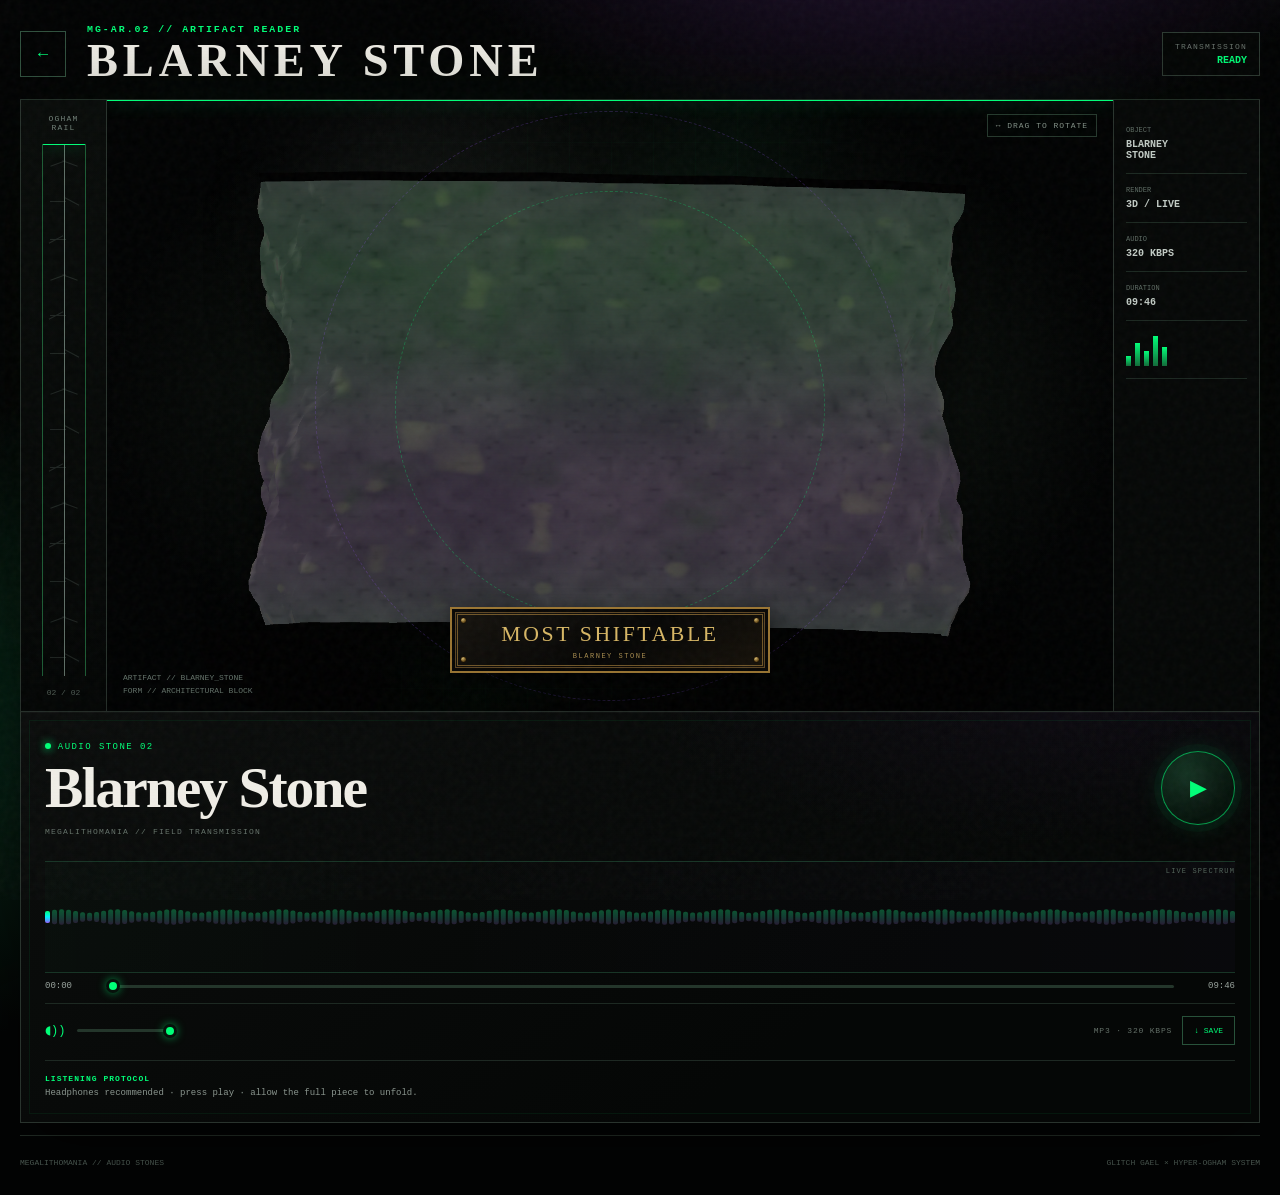
==== commit f7068c8b: "Make Blarney Stone page mobile first" ====
--- a/blarney-stone.html
+++ b/blarney-stone.html
@@ -1 +1 @@
-<!doctype html><html lang="en"><head><meta charset="utf-8"><meta name="viewport" content="width=device-width,initial-scale=1,viewport-fit=cover"><meta name="theme-color" content="#050506"><title>Blarney Stone // Megalithomania</title><link rel="stylesheet" href="assets/css/style.css"></head><body class="artifact-reader"><div class="grain"></div><main class="reader-shell"><header class="reader-top"><a href="index.html" class="back">←</a><div><div class="eyebrow">MG-AR.02 // ARTIFACT READER</div><h1>BLARNEY STONE</h1></div><div class="system-block"><small>TRANSMISSION</small><b data-status>READY</b></div></header><section class="reader-interface"><aside class="ogham-column"><div class="rail-title">OGHAM<br>RAIL</div><div class="ogham-rail" data-ogham-rail><i data-beam></i></div><small>02 / 02</small></aside><section class="artifact-stage blarney-stage"><div class="stage-grid"></div><div class="scan-line"></div><canvas id="stone3d" data-stone="blarney" aria-label="Interactive 3D Blarney Stone"></canvas><div class="castle-frame" aria-hidden="true"><i></i><i></i><b></b></div><div class="target-ring a"></div><div class="target-ring b"></div><div class="drag-hint">↔ DRAG TO ROTATE</div><div class="blarney-plaque" aria-label="Most Shiftable plaque"><span class="bolt tl"></span><span class="bolt tr"></span><strong>MOST SHIFTABLE</strong><small>BLARNEY STONE</small><span class="bolt bl"></span><span class="bolt br"></span></div><div class="stage-id">ARTIFACT // BLARNEY_STONE<br>FORM // ARCHITECTURAL BLOCK</div></section><aside class="telemetry"><div><small>OBJECT</small><b>BLARNEY<br>STONE</b></div><div><small>RENDER</small><b>3D / LIVE</b></div><div><small>AUDIO</small><b>320 KBPS</b></div><div><small>DURATION</small><b>09:46</b></div><div class="signal"><span></span><span></span><span></span><span></span><span></span></div></aside></section><section class="transmission audio-card"><div class="audio-card-head"><div><span class="audio-kicker"><i class="live-dot"></i> AUDIO STONE 02</span><h2>Blarney Stone</h2><small>MEGALITHOMANIA // FIELD TRANSMISSION</small></div><button class="big-play" data-play-toggle aria-label="Play audio"><span class="play-icon">▶</span><span class="pause-icon">Ⅱ</span></button></div><div class="reactive-wrap"><canvas class="reactive-wave" data-reactive-wave aria-label="Live audio reactive waveform"></canvas></div><div class="seek-row"><strong data-current>00:00</strong><input data-seek class="seek" type="range" min="0" max="1000" value="0" aria-label="Seek audio"><strong data-remaining>09:46</strong></div><audio preload="metadata"><source src="Blarney%20Stone.mp3" type="audio/mpeg"></audio><div class="card-controls"><span class="speaker">◖))</span><input data-volume class="volume" type="range" min="0" max="100" value="100" aria-label="Volume"><span class="quality">MP3 · 320 KBPS</span><a href="Blarney%20Stone.mp3" download>↓ SAVE</a></div><div class="reader-actions"><div><b>LISTENING PROTOCOL</b><span>Headphones recommended · press play · allow the full piece to unfold.</span></div></div></section><footer class="reader-footer"><span>MEGALITHOMANIA // AUDIO STONES</span><span>GLITCH GAEL × HYPER-OGHAM SYSTEM</span></footer></main><script src="assets/js/player.js"></script><script src="assets/js/stone3d.js"></script></body></html>+<!doctype html><html lang="en"><head><meta charset="utf-8"><meta name="viewport" content="width=device-width,initial-scale=1,viewport-fit=cover"><meta name="theme-color" content="#050506"><title>Blarney Stone // Megalithomania</title><link rel="stylesheet" href="assets/css/style.css"><link rel="stylesheet" href="assets/css/mobile-player.css"></head><body class="artifact-reader"><div class="grain"></div><main class="reader-shell"><header class="reader-top"><a href="index.html" class="back">←</a><div><div class="eyebrow">MG-AR.02 // ARTIFACT READER</div><h1>BLARNEY STONE</h1></div><div class="system-block"><small>TRANSMISSION</small><b data-status>READY</b></div></header><section class="reader-interface"><aside class="ogham-column"><div class="rail-title">OGHAM<br>RAIL</div><div class="ogham-rail" data-ogham-rail><i data-beam></i></div><small>02 / 02</small></aside><section class="artifact-stage blarney-stage"><div class="stage-grid"></div><div class="scan-line"></div><canvas id="stone3d" data-stone="blarney" aria-label="Interactive 3D Blarney Stone"></canvas><div class="castle-frame" aria-hidden="true"><i></i><i></i><b></b></div><div class="target-ring a"></div><div class="target-ring b"></div><div class="drag-hint">↔ DRAG TO ROTATE</div><div class="blarney-plaque" aria-label="Most Shiftable plaque"><span class="bolt tl"></span><span class="bolt tr"></span><strong>MOST SHIFTABLE</strong><small>BLARNEY STONE</small><span class="bolt bl"></span><span class="bolt br"></span></div><div class="stage-id">ARTIFACT // BLARNEY_STONE<br>FORM // ARCHITECTURAL BLOCK</div></section><aside class="telemetry"><div><small>OBJECT</small><b>BLARNEY<br>STONE</b></div><div><small>RENDER</small><b>3D / LIVE</b></div><div><small>AUDIO</small><b>320 KBPS</b></div><div><small>DURATION</small><b>09:46</b></div><div class="signal"><span></span><span></span><span></span><span></span><span></span></div></aside></section><section class="transmission audio-card"><div class="audio-card-head"><div><span class="audio-kicker"><i class="live-dot"></i> AUDIO STONE 02</span><h2>Blarney Stone</h2><small>MEGALITHOMANIA // FIELD TRANSMISSION</small></div><button class="big-play" data-play-toggle aria-label="Play audio"><span class="play-icon">▶</span><span class="pause-icon">Ⅱ</span></button></div><div class="reactive-wrap"><canvas class="reactive-wave" data-reactive-wave aria-label="Live audio reactive waveform"></canvas></div><div class="seek-row"><strong data-current>00:00</strong><input data-seek class="seek" type="range" min="0" max="1000" value="0" aria-label="Seek audio"><strong data-remaining>09:46</strong></div><audio preload="metadata"><source src="Blarney%20Stone.mp3" type="audio/mpeg"></audio><div class="card-controls"><span class="speaker">◖))</span><input data-volume class="volume" type="range" min="0" max="100" value="100" aria-label="Volume"><span class="quality">MP3 · 320 KBPS</span><a href="Blarney%20Stone.mp3" download>↓ SAVE</a></div><div class="reader-actions"><div><b>LISTENING PROTOCOL</b><span>Headphones recommended · press play · allow the full piece to unfold.</span></div></div></section><footer class="reader-footer"><span>MEGALITHOMANIA // AUDIO STONES</span><span>GLITCH GAEL × HYPER-OGHAM SYSTEM</span></footer></main><script src="assets/js/player.js"></script><script src="assets/js/stone3d.js"></script></body></html>
--- a/assets/css/style.css
+++ b/assets/css/style.css
@@ -1 +1 @@
-:root{--ink:#030404;--panel:#080a09;--acid:#00ff78;--purple:#9d5cff;--cyan:#00eaff;--pink:#ff315c;--bone:#f0eee7;--muted:#849088;--line:#233229;--safe:clamp(14px,4vw,28px)}*{box-sizing:border-box}html{background:var(--ink);color-scheme:dark}body{margin:0;min-height:100svh;color:var(--bone);font-family:"Courier New",monospace;background:radial-gradient(1000px 700px at 70% -20%,#351b49 0,transparent 55%),radial-gradient(800px 600px at -15% 60%,#07331d 0,transparent 58%),#030404;overflow-x:hidden;-webkit-font-smoothing:antialiased}.grain{position:fixed;inset:0;pointer-events:none;opacity:.105;z-index:30;background-image:url("data:image/svg+xml,%3Csvg viewBox='0 0 180 180' xmlns='http://www.w3.org/2000/svg'%3E%3Cfilter id='n'%3E%3CfeTurbulence type='fractalNoise' baseFrequency='.78' numOctaves='3'/%3E%3C/filter%3E%3Crect width='100%25' height='100%25' filter='url(%23n)' opacity='.35'/%3E%3C/svg%3E")}.grain:after{content:"";position:fixed;inset:0;background:repeating-linear-gradient(0deg,transparent 0 2px,#0004 3px);opacity:.24}.wrap{width:min(1080px,92vw);margin:auto;padding:28px 0 60px}.brand{display:flex;align-items:center;gap:15px;margin-bottom:24px}.brand h1,.reader-top h1{font-family:Georgia,serif;letter-spacing:.105em}.brand h1{font-size:1.05rem;margin:3px 0}.eyebrow{font-size:.62rem;letter-spacing:.2em;color:var(--acid);font-weight:800;text-transform:uppercase}.sigil{width:48px;height:48px;border:1px solid #00ff7866;border-radius:50%;position:relative}.sigil:before,.sigil:after,.sigil span{content:"";position:absolute;border:1px solid var(--acid);border-radius:50%}.sigil:before{inset:8px}.sigil:after{inset:16px}.sigil span{width:6px;height:6px;left:20px;top:20px;background:var(--acid)}.hero{min-height:500px;border:1px solid var(--line);display:grid;grid-template-columns:1.15fr .85fr;background:#080a09ee;overflow:hidden;position:relative}.hero:after,.scan-line{content:"";position:absolute;left:0;right:0;height:1px;background:var(--acid);box-shadow:0 0 16px var(--acid);animation:scan 6s linear infinite;z-index:8}.hero-copy{padding:58px;z-index:2}.kicker{font-size:.66rem;font-weight:900;letter-spacing:.24em;color:#778079}.hero h2{font-family:Georgia,serif;font-size:clamp(3rem,7vw,6rem);line-height:.88;letter-spacing:-.045em;margin:24px 0}.hero h2 em{font-style:normal;color:var(--acid);text-shadow:-1px 0 var(--pink),1px 0 var(--cyan)}.hero p{color:#969b98;line-height:1.75}.instruction{display:flex;gap:10px 13px;flex-wrap:wrap;margin-top:36px;color:#b6bbb8;font-size:.7rem}.instruction b{color:var(--acid)}.hero-stone{position:relative;min-height:500px;background:radial-gradient(circle,#07331f,transparent 58%)}.hero-stone:before{content:"";position:absolute;width:210px;height:340px;left:50%;top:51%;transform:translate(-50%,-50%);background:linear-gradient(105deg,#343934,#777d78,#292d2a);clip-path:polygon(28% 0,73% 5%,93% 29%,87% 100%,12% 96%,5% 31%)}.orbit{position:absolute;left:50%;top:50%;border:1px dashed #00ff7840;border-radius:50%;transform:translate(-50%,-50%)}.o1{width:310px;height:400px}.o2{width:390px;height:300px;border-color:#9d5cff45}.section-head{display:flex;justify-content:space-between;margin:40px 4px 16px;font-size:.68rem;letter-spacing:.18em}.tracks{display:grid;grid-template-columns:repeat(2,1fr);gap:18px}.card{border:1px solid var(--line);background:#0b0c0d;overflow:hidden}.art{height:260px;position:relative;background:radial-gradient(circle,#2e2535,#050506)}.track-b .art{background:radial-gradient(circle,#173524,#050506)}.monolith{position:absolute;width:100px;height:190px;left:50%;bottom:8px;transform:translateX(-50%);background:linear-gradient(105deg,#353a36,#6b726d,#282c29);clip-path:polygon(25% 0,76% 5%,94% 25%,87% 100%,8% 98%,3% 24%)}.monolith.portal{width:160px;clip-path:polygon(6% 8%,37% 0,47% 15%,62% 9%,89% 15%,94% 100%,62% 98%,58% 38%,43% 37%,38% 100%,5% 98%)}.number{position:absolute;left:20px;top:16px;font-size:4rem;color:#ffffff0a}.duration{position:absolute;right:18px;top:18px;border:1px solid #00ff7840;padding:7px 10px;font-size:.58rem;color:var(--acid)}.card-body{padding:24px}.card h3{font-family:Georgia,serif;font-size:2rem;margin:7px 0}.card p{color:#858b87;font-size:.78rem;line-height:1.6}.button{display:inline-flex;gap:10px;text-decoration:none;color:var(--acid);border:1px solid #00ff7860;padding:12px 18px;font-size:.72rem}.back{width:46px;height:46px;border:1px solid #31523f;display:grid;place-items:center;text-decoration:none;color:var(--acid);font-size:1.05rem;touch-action:manipulation}footer{display:flex;gap:12px;margin-top:38px;border-top:1px solid #253029;padding-top:22px;color:#657068;font-size:.62rem}.reader-shell{width:min(1240px,calc(100vw - 28px));margin:auto;padding:14px 0 max(28px,env(safe-area-inset-bottom))}.reader-top{display:grid;grid-template-columns:52px 1fr auto;align-items:center;gap:15px;padding:10px 0 15px;border-bottom:1px solid #26332b}.reader-top h1{font-size:clamp(1.5rem,4vw,2.9rem);margin:3px 0 0;line-height:1}.system-block{border:1px solid #2d3a32;padding:9px 12px;text-align:right;background:#050706}.system-block small,.system-block b{display:block}.system-block small{font-size:8px;color:#69736d;letter-spacing:.15em}.system-block b{font-size:10px;color:var(--acid);margin-top:4px}.reader-interface{--rx:0deg;--ry:0deg;display:grid;grid-template-columns:86px minmax(0,1fr) 146px;height:min(68vh,680px);min-height:520px;border:1px solid #29332d;border-top:0;background:#050706;transform:perspective(1900px) rotateX(var(--rx)) rotateY(var(--ry));transition:transform .16s ease-out;overflow:hidden;box-shadow:0 32px 90px #000a,0 0 80px #00ff7807}.ogham-column{border-right:1px solid #29332d;padding:14px 9px;display:flex;flex-direction:column;align-items:center;gap:12px;background:linear-gradient(180deg,#090c0a,#050706)}.rail-title{font-size:8px;letter-spacing:.15em;color:#718078;text-align:center}.ogham-rail{width:44px;flex:1;position:relative;border-left:1px solid #1d5c35;border-right:1px solid #1d5c35;display:flex;flex-direction:column;justify-content:space-around;align-items:center;overflow:hidden}.ogham-rail:before{content:"";position:absolute;left:50%;top:0;bottom:0;width:1px;background:#607068}.ogham-rail>i{position:absolute;left:0;right:0;top:0;height:0;background:linear-gradient(#00ff7805,#00ff7827);border-bottom:1px solid var(--acid);box-shadow:0 0 15px var(--acid);z-index:1}.ogham-mark{position:relative;width:28px;height:13px;z-index:2;opacity:.24;transition:opacity .2s,filter .2s}.ogham-mark:before,.ogham-mark:after{content:"";position:absolute;top:6px;width:16px;height:1px;background:#6d7c74}.ogham-mark.left:before{right:14px;transform:rotate(-28deg)}.ogham-mark.right:after{left:14px;transform:rotate(28deg)}.ogham-mark.across:before{left:0;transform:rotate(-20deg)}.ogham-mark.across:after{right:0;transform:rotate(20deg)}.ogham-mark.active{opacity:1;filter:drop-shadow(0 0 5px var(--acid))}.ogham-mark.active:before,.ogham-mark.active:after{background:var(--acid)}.ogham-column>small{font-size:8px;color:#536058}.artifact-stage{position:relative;min-width:0;overflow:hidden;background:radial-gradient(ellipse at 50% 48%,#16452a 0,#08100b 34%,#020303 72%)}.blarney-stage{background:radial-gradient(ellipse at 50% 48%,#3a2049 0,#0c110d 37%,#020303 72%)}.artifact-stage:before{content:"";position:absolute;inset:0;background:radial-gradient(circle at 30% 18%,#ffffff0b,transparent 24%),linear-gradient(115deg,transparent 40%,#00ff7806 50%,transparent 61%);pointer-events:none;z-index:2}.stage-grid{position:absolute;inset:0;background-image:linear-gradient(#00ff7809 1px,transparent 1px),linear-gradient(90deg,#00ff7809 1px,transparent 1px);background-size:42px 42px;mask-image:radial-gradient(circle,black,transparent 74%)}#stone3d{position:absolute;inset:0;width:100%;height:100%;touch-action:none;cursor:grab;z-index:3;filter:drop-shadow(0 30px 24px #000b)}#stone3d:active{cursor:grabbing}.target-ring{position:absolute;left:50%;top:50%;border:1px dashed #00ff7844;border-radius:50%;transform:translate(-50%,-50%);pointer-events:none;z-index:4}.target-ring.a{width:min(56%,430px);aspect-ratio:1}.target-ring.b{width:min(76%,590px);aspect-ratio:1;border-color:#9d5cff38}.target-ring:before{content:"";position:absolute;inset:-7px;border:1px solid #ffffff08;border-radius:50%}.drag-hint{position:absolute;right:16px;top:14px;font-size:8px;color:#829087;letter-spacing:.12em;z-index:5;padding:6px 8px;border:1px solid #26382d;background:#03050499}.stage-id{position:absolute;left:16px;bottom:14px;font-size:8px;color:#68776e;line-height:1.65;z-index:5;text-shadow:0 1px 3px #000}.castle-frame{position:absolute;left:50%;top:50%;width:60%;height:68%;transform:translate(-50%,-50%);border:15px solid #171c18;border-top-width:24px;opacity:.36;z-index:2;pointer-events:none;box-shadow:0 18px 35px #0008}.castle-frame:after{content:"";position:absolute;left:12%;right:12%;bottom:-30px;height:14px;background:#20251f}.blarney-plaque{position:absolute;left:50%;bottom:38px;transform:translateX(-50%);z-index:7;width:min(320px,58%);min-height:72px;padding:13px 30px 11px;text-align:center;background:linear-gradient(145deg,#17140f,#070706 55%,#19140c);border:2px solid #9b7633;box-shadow:inset 0 0 0 3px #090806,inset 0 0 0 4px #5e4724,0 10px 24px #000b,0 0 18px #9d5cff1b;color:#d8b766;pointer-events:none}.blarney-plaque:before{content:"";position:absolute;inset:5px;border:1px solid #715729}.blarney-plaque strong,.blarney-plaque small{display:block;position:relative;z-index:2}.blarney-plaque strong{font-family:Georgia,serif;font-size:clamp(14px,1.7vw,23px);letter-spacing:.12em;font-weight:500;text-shadow:0 1px #000}.blarney-plaque small{font-size:7px;letter-spacing:.22em;color:#a88d50;margin-top:5px}.bolt{position:absolute;width:7px;height:7px;border-radius:50%;background:radial-gradient(circle at 35% 30%,#d6bb73,#73551f 55%,#241b0c);border:1px solid #161006;z-index:3}.bolt.tl{left:8px;top:8px}.bolt.tr{right:8px;top:8px}.bolt.bl{left:8px;bottom:8px}.bolt.br{right:8px;bottom:8px}.telemetry{border-left:1px solid #29332d;padding:14px 12px;background:linear-gradient(180deg,#080a09,#050706)}.telemetry>div{padding:12px 0;border-bottom:1px solid #1c2821}.telemetry small,.telemetry b{display:block}.telemetry small{font-size:7px;letter-spacing:.16em;color:#5d6b63}.telemetry b{font-size:10px;color:#c2cbc5;margin-top:5px;line-height:1.4}.signal{display:flex;align-items:end;gap:4px;height:58px}.signal span{width:5px;background:linear-gradient(var(--acid),#126b39);height:30%;opacity:.65}.signal span:nth-child(2){height:70%}.signal span:nth-child(3){height:45%}.signal span:nth-child(4){height:90%}.signal span:nth-child(5){height:58%}.transmission{border:1px solid #29332d;border-top:0;padding:18px;background:linear-gradient(180deg,#090b0a,#050706)}.trans-head{display:flex;justify-content:space-between;color:#6f7a73;font-size:9px;letter-spacing:.14em}.trans-head span:first-child{color:var(--acid)}.live-dot{width:6px;height:6px;border-radius:50%;display:inline-block;background:var(--acid);box-shadow:0 0 9px var(--acid)}.timecode{display:grid;grid-template-columns:62px minmax(0,1fr) 62px;align-items:center;gap:12px;margin:12px 0}.timecode strong{font-size:10px;color:#c4ccc7}.wave{height:50px;display:flex;align-items:center;gap:4px;border-bottom:1px solid #173222}.wave i{width:3px;background:linear-gradient(var(--acid),#168147);height:25%;opacity:.6}.wave i:nth-child(3n){height:80%}.wave i:nth-child(4n){height:50%}.wave i:nth-child(5n){height:95%}.is-playing .wave i{animation:wave .7s ease-in-out infinite alternate}.wave i:nth-child(2n){animation-delay:.12s}.wave i:nth-child(3n){animation-delay:.25s}audio{width:100%;height:48px;accent-color:var(--acid);filter:grayscale(1) contrast(1.12)}.reader-actions{display:flex;justify-content:space-between;gap:18px;margin-top:14px;padding-top:12px;border-top:1px solid #1e2923}.reader-actions b,.reader-actions span{display:block}.reader-actions b{font-size:8px;color:var(--acid);letter-spacing:.13em}.reader-actions span{font-size:9px;color:#8a958e;margin-top:5px}.reader-actions a{font-size:9px;color:var(--acid);text-decoration:none;border:1px solid #28523a;padding:11px 13px;align-self:center;min-height:40px;display:grid;place-items:center}.reader-footer{display:flex;justify-content:space-between;font-size:8px;letter-spacing:.13em;color:#526159;margin-top:12px}.is-playing .artifact-stage{box-shadow:inset 0 0 110px #00ff7810}.is-playing .target-ring{box-shadow:0 0 26px #00ff781b}@keyframes scan{0%{top:0;opacity:0}8%{opacity:1}92%{opacity:1}100%{top:100%;opacity:0}}@keyframes wave{to{height:92%;opacity:1}}@media(max-width:820px){.wrap{width:94vw}.hero{grid-template-columns:1fr}.hero-copy{padding:30px 23px}.hero-stone{min-height:300px}.tracks{grid-template-columns:1fr}.reader-shell{width:100%;padding:0 0 max(20px,env(safe-area-inset-bottom))}.reader-top{grid-template-columns:46px minmax(0,1fr);gap:12px;padding:calc(12px + env(safe-area-inset-top)) var(--safe) 12px;background:#050706e8}.reader-top h1{font-size:clamp(1.45rem,7vw,2.2rem)}.system-block{display:none}.reader-interface{grid-template-columns:48px minmax(0,1fr);height:clamp(420px,62svh,610px);min-height:0;border-left:0;border-right:0;transform:none!important}.ogham-column{padding:10px 4px;gap:8px}.rail-title{font-size:6px}.ogham-rail{width:31px}.ogham-mark{width:22px;height:10px}.ogham-mark:before,.ogham-mark:after{width:12px;top:5px}.ogham-mark.left:before{right:11px}.ogham-mark.right:after{left:11px}.telemetry{display:none}.artifact-stage{min-height:0}.target-ring.a{width:min(64vw,330px)}.target-ring.b{width:min(86vw,430px)}.drag-hint{right:9px;top:9px;font-size:6px;padding:5px}.stage-id{left:10px;bottom:9px;font-size:6px}.castle-frame{width:68%;height:65%;border-width:10px;border-top-width:17px}.blarney-plaque{bottom:34px;width:min(270px,72%);min-height:62px;padding:11px 24px 9px}.blarney-plaque strong{font-size:clamp(12px,4.1vw,18px)}.blarney-plaque small{font-size:6px}.transmission{border-left:0;border-right:0;padding:14px var(--safe) 18px}.trans-head{font-size:7px}.timecode{grid-template-columns:48px minmax(0,1fr) 48px;gap:8px;margin:8px 0}.timecode strong{font-size:8px}.wave{height:38px;gap:3px}.wave i{width:2px}audio{height:52px}.reader-actions{display:grid;grid-template-columns:1fr auto;gap:10px}.reader-actions span{font-size:8px;line-height:1.45}.reader-actions a{font-size:8px;padding:9px}.reader-footer{padding:0 var(--safe);font-size:6px}.reader-footer span:last-child{display:none}}@media(max-width:430px){.reader-interface{height:clamp(390px,58svh,520px)}.ogham-column{width:48px}.reader-top .eyebrow{font-size:7px;letter-spacing:.12em}.blarney-plaque{bottom:30px;width:74%;padding-left:20px;padding-right:20px}.reader-actions{grid-template-columns:1fr}.reader-actions a{width:100%}.stage-id{max-width:55%}}@media(max-height:700px) and (max-width:820px){.reader-interface{height:52svh;min-height:330px}.reader-top{padding-top:calc(8px + env(safe-area-inset-top));padding-bottom:8px}.reader-top h1{font-size:1.35rem}.blarney-plaque{bottom:24px;transform:translateX(-50%) scale(.88);transform-origin:bottom center}.transmission{padding-top:10px}.wave{height:28px}.reader-actions{margin-top:8px;padding-top:8px}}+:root{--ink:#030404;--panel:#080a09;--acid:#00ff78;--purple:#9d5cff;--cyan:#00eaff;--pink:#ff315c;--bone:#f0eee7;--muted:#849088;--line:#233229;--safe:clamp(14px,4vw,28px)}*{box-sizing:border-box}html{background:var(--ink);color-scheme:dark}body{margin:0;min-height:100svh;color:var(--bone);font-family:"Courier New",monospace;background:radial-gradient(1000px 700px at 70% -20%,#351b49 0,transparent 55%),radial-gradient(800px 600px at -15% 60%,#07331d 0,transparent 58%),#030404;overflow-x:hidden;-webkit-font-smoothing:antialiased}.grain{position:fixed;inset:0;pointer-events:none;opacity:.105;z-index:30;background-image:url("data:image/svg+xml,%3Csvg viewBox='0 0 180 180' xmlns='http://www.w3.org/2000/svg'%3E%3Cfilter id='n'%3E%3CfeTurbulence type='fractalNoise' baseFrequency='.78' numOctaves='3'/%3E%3C/filter%3E%3Crect width='100%25' height='100%25' filter='url(%23n)' opacity='.35'/%3E%3C/svg%3E")}.grain:after{content:"";position:fixed;inset:0;background:repeating-linear-gradient(0deg,transparent 0 2px,#0004 3px);opacity:.24}.wrap{width:min(1080px,92vw);margin:auto;padding:28px 0 60px}.brand{display:flex;align-items:center;gap:15px;margin-bottom:24px}.brand h1,.reader-top h1{font-family:Georgia,serif;letter-spacing:.105em}.brand h1{font-size:1.05rem;margin:3px 0}.eyebrow{font-size:.62rem;letter-spacing:.2em;color:var(--acid);font-weight:800;text-transform:uppercase}.sigil{width:48px;height:48px;border:1px solid #00ff7866;border-radius:50%;position:relative}.sigil:before,.sigil:after,.sigil span{content:"";position:absolute;border:1px solid var(--acid);border-radius:50%}.sigil:before{inset:8px}.sigil:after{inset:16px}.sigil span{width:6px;height:6px;left:20px;top:20px;background:var(--acid)}.hero{min-height:500px;border:1px solid var(--line);display:grid;grid-template-columns:1.15fr .85fr;background:#080a09ee;overflow:hidden;position:relative}.hero:after,.scan-line{content:"";position:absolute;left:0;right:0;height:1px;background:var(--acid);box-shadow:0 0 16px var(--acid);animation:scan 6s linear infinite;z-index:8}.hero-copy{padding:58px;z-index:2}.kicker{font-size:.66rem;font-weight:900;letter-spacing:.24em;color:#778079}.hero h2{font-family:Georgia,serif;font-size:clamp(3rem,7vw,6rem);line-height:.88;letter-spacing:-.045em;margin:24px 0}.hero h2 em{font-style:normal;color:var(--acid);text-shadow:-1px 0 var(--pink),1px 0 var(--cyan)}.hero p{color:#969b98;line-height:1.75}.instruction{display:flex;gap:10px 13px;flex-wrap:wrap;margin-top:36px;color:#b6bbb8;font-size:.7rem}.instruction b{color:var(--acid)}.hero-stone{position:relative;min-height:500px;background:radial-gradient(circle,#07331f,transparent 58%)}.hero-stone:before{content:"";position:absolute;width:210px;height:340px;left:50%;top:51%;transform:translate(-50%,-50%);background:linear-gradient(105deg,#343934,#777d78,#292d2a);clip-path:polygon(28% 0,73% 5%,93% 29%,87% 100%,12% 96%,5% 31%)}.orbit{position:absolute;left:50%;top:50%;border:1px dashed #00ff7840;border-radius:50%;transform:translate(-50%,-50%)}.o1{width:310px;height:400px}.o2{width:390px;height:300px;border-color:#9d5cff45}.section-head{display:flex;justify-content:space-between;margin:40px 4px 16px;font-size:.68rem;letter-spacing:.18em}.tracks{display:grid;grid-template-columns:repeat(2,1fr);gap:18px}.card{border:1px solid var(--line);background:#0b0c0d;overflow:hidden}.art{height:260px;position:relative;background:radial-gradient(circle,#2e2535,#050506)}.track-b .art{background:radial-gradient(circle,#173524,#050506)}.monolith{position:absolute;width:100px;height:190px;left:50%;bottom:8px;transform:translateX(-50%);background:linear-gradient(105deg,#353a36,#6b726d,#282c29);clip-path:polygon(25% 0,76% 5%,94% 25%,87% 100%,8% 98%,3% 24%)}.monolith.portal{width:160px;clip-path:polygon(6% 8%,37% 0,47% 15%,62% 9%,89% 15%,94% 100%,62% 98%,58% 38%,43% 37%,38% 100%,5% 98%)}.number{position:absolute;left:20px;top:16px;font-size:4rem;color:#ffffff0a}.duration{position:absolute;right:18px;top:18px;border:1px solid #00ff7840;padding:7px 10px;font-size:.58rem;color:var(--acid)}.card-body{padding:24px}.card h3{font-family:Georgia,serif;font-size:2rem;margin:7px 0}.card p{color:#858b87;font-size:.78rem;line-height:1.6}.button{display:inline-flex;gap:10px;text-decoration:none;color:var(--acid);border:1px solid #00ff7860;padding:12px 18px;font-size:.72rem}.back{width:46px;height:46px;border:1px solid #31523f;display:grid;place-items:center;text-decoration:none;color:var(--acid);font-size:1.05rem;touch-action:manipulation}footer{display:flex;gap:12px;margin-top:38px;border-top:1px solid #253029;padding-top:22px;color:#657068;font-size:.62rem}.reader-shell{width:min(1240px,calc(100vw - 28px));margin:auto;padding:14px 0 max(28px,env(safe-area-inset-bottom))}.reader-top{display:grid;grid-template-columns:52px 1fr auto;align-items:center;gap:15px;padding:10px 0 15px;border-bottom:1px solid #26332b}.reader-top h1{font-size:clamp(1.5rem,4vw,2.9rem);margin:3px 0 0;line-height:1}.system-block{border:1px solid #2d3a32;padding:9px 12px;text-align:right;background:#050706}.system-block small,.system-block b{display:block}.system-block small{font-size:8px;color:#69736d;letter-spacing:.15em}.system-block b{font-size:10px;color:var(--acid);margin-top:4px}.reader-interface{--rx:0deg;--ry:0deg;display:grid;grid-template-columns:86px minmax(0,1fr) 146px;height:min(68vh,680px);min-height:520px;border:1px solid #29332d;border-top:0;background:#050706;transform:perspective(1900px) rotateX(var(--rx)) rotateY(var(--ry));transition:transform .16s ease-out;overflow:hidden;box-shadow:0 32px 90px #000a,0 0 80px #00ff7807}.ogham-column{border-right:1px solid #29332d;padding:14px 9px;display:flex;flex-direction:column;align-items:center;gap:12px;background:linear-gradient(180deg,#090c0a,#050706)}.rail-title{font-size:8px;letter-spacing:.15em;color:#718078;text-align:center}.ogham-rail{width:44px;flex:1;position:relative;border-left:1px solid #1d5c35;border-right:1px solid #1d5c35;display:flex;flex-direction:column;justify-content:space-around;align-items:center;overflow:hidden}.ogham-rail:before{content:"";position:absolute;left:50%;top:0;bottom:0;width:1px;background:#607068}.ogham-rail>i{position:absolute;left:0;right:0;top:0;height:0;background:linear-gradient(#00ff7805,#00ff7827);border-bottom:1px solid var(--acid);box-shadow:0 0 15px var(--acid);z-index:1}.ogham-mark{position:relative;width:28px;height:13px;z-index:2;opacity:.24}.ogham-mark:before,.ogham-mark:after{content:"";position:absolute;top:6px;width:16px;height:1px;background:#6d7c74}.ogham-mark.left:before{right:14px;transform:rotate(-28deg)}.ogham-mark.right:after{left:14px;transform:rotate(28deg)}.ogham-mark.across:before{left:0;transform:rotate(-20deg)}.ogham-mark.across:after{right:0;transform:rotate(20deg)}.ogham-mark.active{opacity:1;filter:drop-shadow(0 0 5px var(--acid))}.ogham-mark.active:before,.ogham-mark.active:after{background:var(--acid)}.ogham-column>small{font-size:8px;color:#536058}.artifact-stage{position:relative;min-width:0;overflow:hidden;background:radial-gradient(ellipse at 50% 48%,#16452a 0,#08100b 34%,#020303 72%)}.blarney-stage{background:radial-gradient(ellipse at 50% 48%,#3a2049 0,#0c110d 37%,#020303 72%)}.artifact-stage:before{content:"";position:absolute;inset:0;background:radial-gradient(circle at 30% 18%,#ffffff0b,transparent 24%),linear-gradient(115deg,transparent 40%,#00ff7806 50%,transparent 61%);pointer-events:none;z-index:2}.stage-grid{position:absolute;inset:0;background-image:linear-gradient(#00ff7809 1px,transparent 1px),linear-gradient(90deg,#00ff7809 1px,transparent 1px);background-size:42px 42px;mask-image:radial-gradient(circle,black,transparent 74%)}#stone3d{position:absolute;inset:0;width:100%;height:100%;touch-action:none;cursor:grab;z-index:3;filter:drop-shadow(0 30px 24px #000b)}.target-ring{position:absolute;left:50%;top:50%;border:1px dashed #00ff7844;border-radius:50%;transform:translate(-50%,-50%);pointer-events:none;z-index:4}.target-ring.a{width:min(56%,430px);aspect-ratio:1}.target-ring.b{width:min(76%,590px);aspect-ratio:1;border-color:#9d5cff38}.drag-hint{position:absolute;right:16px;top:14px;font-size:8px;color:#829087;letter-spacing:.12em;z-index:5;padding:6px 8px;border:1px solid #26382d;background:#03050499}.stage-id{position:absolute;left:16px;bottom:14px;font-size:8px;color:#68776e;line-height:1.65;z-index:5}.castle-frame{position:absolute;left:50%;top:50%;width:60%;height:68%;transform:translate(-50%,-50%);border:15px solid #171c18;border-top-width:24px;opacity:.36;z-index:2;pointer-events:none}.blarney-plaque{position:absolute;left:50%;bottom:38px;transform:translateX(-50%);z-index:7;width:min(320px,58%);padding:13px 30px 11px;text-align:center;background:linear-gradient(145deg,#17140f,#070706 55%,#19140c);border:2px solid #9b7633;box-shadow:inset 0 0 0 3px #090806,inset 0 0 0 4px #5e4724,0 10px 24px #000b;color:#d8b766;pointer-events:none}.blarney-plaque:before{content:"";position:absolute;inset:5px;border:1px solid #715729}.blarney-plaque strong,.blarney-plaque small{display:block;position:relative;z-index:2}.blarney-plaque strong{font-family:Georgia,serif;font-size:clamp(14px,1.7vw,23px);letter-spacing:.12em;font-weight:500}.blarney-plaque small{font-size:7px;letter-spacing:.22em;color:#a88d50;margin-top:5px}.bolt{position:absolute;width:7px;height:7px;border-radius:50%;background:radial-gradient(circle at 35% 30%,#d6bb73,#73551f 55%,#241b0c);border:1px solid #161006}.bolt.tl{left:8px;top:8px}.bolt.tr{right:8px;top:8px}.bolt.bl{left:8px;bottom:8px}.bolt.br{right:8px;bottom:8px}.telemetry{border-left:1px solid #29332d;padding:14px 12px;background:#060807}.telemetry>div{padding:12px 0;border-bottom:1px solid #1c2821}.telemetry small,.telemetry b{display:block}.telemetry small{font-size:7px;color:#5d6b63}.telemetry b{font-size:10px;color:#c2cbc5;margin-top:5px}.signal{display:flex;align-items:end;gap:4px;height:58px}.signal span{width:5px;background:linear-gradient(var(--acid),#126b39);height:30%}.signal span:nth-child(2){height:70%}.signal span:nth-child(3){height:45%}.signal span:nth-child(4){height:90%}.signal span:nth-child(5){height:58%}.transmission{border:1px solid #29332d;border-top:0;padding:18px;background:linear-gradient(180deg,#090b0a,#050706)}.audio-card{position:relative;padding:24px;background:radial-gradient(700px 220px at 85% 0,#35184b22,transparent 60%),linear-gradient(145deg,#0b0d0c,#050706 68%);box-shadow:0 22px 70px #0008,inset 0 1px #ffffff06}.audio-card:before{content:"";position:absolute;inset:8px;border:1px solid #00ff7810;pointer-events:none}.audio-card-head{display:flex;align-items:center;justify-content:space-between;gap:20px}.audio-card-head h2{font-family:Georgia,serif;font-size:clamp(2rem,5vw,3.6rem);line-height:.95;margin:7px 0 5px;letter-spacing:-.035em}.audio-card-head small{font-size:8px;color:#66736b;letter-spacing:.15em}.audio-kicker{font-size:9px;color:var(--acid);letter-spacing:.16em}.big-play{width:74px;height:74px;flex:0 0 74px;border-radius:50%;border:1px solid #00ff7890;background:radial-gradient(circle at 35% 30%,#153323,#07100b 70%);color:var(--acid);font-size:22px;cursor:pointer;box-shadow:0 0 0 7px #00ff7808,0 0 28px #00ff7820,inset 0 0 24px #00ff7809;transition:.2s}.big-play:hover{transform:scale(1.04);box-shadow:0 0 0 8px #00ff780b,0 0 38px #00ff7830}.pause-icon{display:none}.is-playing .play-icon{display:none}.is-playing .pause-icon{display:inline}.reactive-wrap{height:112px;margin:22px 0 4px;padding:9px 0;border-top:1px solid #183526;border-bottom:1px solid #183526;position:relative;background:linear-gradient(90deg,#00ff7804,transparent 30%,#9d5cff06)}.reactive-wrap:after{content:"LIVE SPECTRUM";position:absolute;right:0;top:5px;font-size:7px;color:#53645a;letter-spacing:.16em}.reactive-wave{width:100%;height:100%;display:block}.seek-row{display:grid;grid-template-columns:48px 1fr 48px;align-items:center;gap:11px;margin:8px 0 12px}.seek-row strong{font-size:9px;color:#9aa49e;font-weight:500}.seek-row strong:last-child{text-align:right}.seek,.volume{appearance:none;height:3px;background:#24362b;outline:0;border-radius:10px;accent-color:var(--acid)}.seek::-webkit-slider-thumb,.volume::-webkit-slider-thumb{appearance:none;width:14px;height:14px;border-radius:50%;background:var(--acid);border:3px solid #07110b;box-shadow:0 0 9px #00ff7880}.audio-card audio{position:absolute;width:1px;height:1px;opacity:0;pointer-events:none}.card-controls{display:flex;align-items:center;gap:10px;padding-top:12px;border-top:1px solid #1d2922}.speaker{font-size:12px;color:var(--acid)}.volume{width:100px}.quality{margin-left:auto;font-size:8px;color:#657169;letter-spacing:.1em}.card-controls a{font-size:8px;color:var(--acid);text-decoration:none;border:1px solid #28523a;padding:9px 11px}.reader-actions{margin-top:15px;padding-top:13px;border-top:1px solid #1e2923}.reader-actions b,.reader-actions span{display:block}.reader-actions b{font-size:8px;color:var(--acid);letter-spacing:.13em}.reader-actions span{font-size:9px;color:#8a958e;margin-top:5px}.reader-footer{display:flex;justify-content:space-between;font-size:8px;color:#526159;margin-top:12px}.live-dot{width:6px;height:6px;border-radius:50%;display:inline-block;background:var(--acid);box-shadow:0 0 9px var(--acid)}.is-playing .artifact-stage{box-shadow:inset 0 0 110px #00ff7810}.is-playing .big-play{animation:playerPulse 1.8s ease-in-out infinite}.is-playing .scan-line{animation-duration:2.5s}@keyframes scan{0%{top:0;opacity:0}8%{opacity:1}92%{opacity:1}100%{top:100%;opacity:0}}@keyframes playerPulse{50%{box-shadow:0 0 0 11px #00ff7807,0 0 45px #00ff7830}}@media(max-width:820px){.wrap{width:94vw}.hero{grid-template-columns:1fr}.hero-copy{padding:30px 23px}.hero-stone{min-height:300px}.tracks{grid-template-columns:1fr}.reader-shell{width:100%;padding:0 0 max(20px,env(safe-area-inset-bottom))}.reader-top{grid-template-columns:46px minmax(0,1fr);gap:12px;padding:calc(12px + env(safe-area-inset-top)) var(--safe) 12px;background:#050706e8}.reader-top h1{font-size:clamp(1.45rem,7vw,2.15rem)}.reader-top .eyebrow{font-size:7px}.system-block{display:none}.reader-interface{height:58svh;min-height:390px;max-height:590px;grid-template-columns:42px minmax(0,1fr);border-left:0;border-right:0;transform:none}.ogham-column{padding:9px 3px;gap:7px}.rail-title{font-size:6px}.ogham-rail{width:32px}.ogham-mark{width:22px;height:11px}.ogham-mark:before,.ogham-mark:after{width:12px;top:5px}.ogham-mark.left:before{right:11px}.ogham-mark.right:after{left:11px}.telemetry{display:none}.artifact-stage{min-height:0}.target-ring.a{width:min(70%,330px)}.target-ring.b{width:min(91%,430px)}.drag-hint{right:10px;top:9px;font-size:6px}.stage-id{left:10px;bottom:10px;font-size:6px}.blarney-plaque{bottom:28px;width:min(260px,72%);padding:10px 25px 9px}.blarney-plaque strong{font-size:clamp(12px,4vw,17px)}.audio-card{margin:12px var(--safe) 0;border:1px solid #2a3b31;border-radius:18px;padding:18px;box-shadow:0 20px 50px #0009}.audio-card:before{border-radius:12px}.audio-card-head{gap:12px}.audio-card-head h2{font-size:clamp(1.9rem,9vw,2.8rem);margin-top:5px}.audio-card-head small{font-size:6px}.audio-kicker{font-size:7px}.big-play{width:62px;height:62px;flex-basis:62px;font-size:18px}.reactive-wrap{height:92px;margin-top:18px}.seek-row{grid-template-columns:42px 1fr 42px;gap:7px}.volume{width:72px}.quality{display:none}.card-controls{gap:8px}.card-controls a{margin-left:auto;min-height:38px;display:grid;place-items:center}.reader-actions span{line-height:1.45}.reader-footer{padding:0 var(--safe);font-size:6px}.reader-footer span:last-child{display:none}}@media(max-width:420px){.reader-interface{height:54svh;min-height:360px}.audio-card{padding:16px;margin-top:10px}.audio-card-head h2{font-size:2rem}.big-play{width:56px;height:56px;flex-basis:56px}.reactive-wrap{height:78px}.speaker{display:none}.volume{width:86px}.blarney-plaque{bottom:24px;width:76%}}@media(max-height:700px) and (max-width:820px){.reader-interface{height:49svh;min-height:320px}.reactive-wrap{height:66px}.audio-card{padding-top:14px;padding-bottom:14px}.reader-actions{display:none}}
--- a/assets/css/mobile-player.css
+++ b/assets/css/mobile-player.css
@@ -0,0 +1,84 @@
+@media (max-width:820px){
+  html,body{min-height:100%;background:#030404!important;overflow-x:hidden}
+  body.artifact-reader{padding:0;margin:0}
+  .grain{opacity:.07}
+  .reader-shell{width:100%!important;max-width:none!important;margin:0!important;padding:0 0 calc(18px + env(safe-area-inset-bottom))!important}
+  .reader-top{position:sticky;top:0;z-index:20;grid-template-columns:44px minmax(0,1fr)!important;gap:10px!important;padding:calc(10px + env(safe-area-inset-top)) 14px 10px!important;background:rgba(3,5,4,.96)!important;backdrop-filter:blur(16px);border-bottom:1px solid #1f3929!important}
+  .reader-top .back{width:42px!important;height:42px!important;border-radius:10px!important;font-size:18px!important}
+  .reader-top .eyebrow{font-size:7px!important;letter-spacing:.13em!important;white-space:nowrap;overflow:hidden;text-overflow:ellipsis}
+  .reader-top h1{font-size:clamp(1.45rem,7vw,2.2rem)!important;line-height:.98!important;letter-spacing:.06em!important;margin:3px 0 0!important;white-space:normal}
+  .system-block{display:none!important}
+
+  .reader-interface{display:grid!important;grid-template-columns:34px minmax(0,1fr)!important;height:auto!important;min-height:0!important;max-height:none!important;border-left:0!important;border-right:0!important;border-top:0!important;transform:none!important;box-shadow:none!important;overflow:visible!important;background:#030504!important}
+  .ogham-column{grid-column:1;grid-row:1;border-right:1px solid #1d3828!important;padding:8px 2px!important;gap:5px!important;min-height:58svh;background:#050806!important}
+  .rail-title{font-size:5.5px!important;line-height:1.25!important;letter-spacing:.08em!important}
+  .ogham-rail{width:24px!important;min-height:0!important}
+  .ogham-mark{width:18px!important;height:9px!important}
+  .ogham-mark:before,.ogham-mark:after{width:10px!important;top:4px!important}
+  .ogham-mark.left:before{right:9px!important}.ogham-mark.right:after{left:9px!important}
+  .ogham-column>small{font-size:6px!important}
+
+  .artifact-stage{grid-column:2;grid-row:1;position:relative!important;height:58svh!important;min-height:380px!important;max-height:620px!important;border:0!important;overflow:hidden!important;background:radial-gradient(circle at 50% 42%,#153b26 0,#08110c 42%,#020303 78%)!important}
+  .blarney-stage{background:radial-gradient(circle at 50% 42%,#153b26 0,#08110c 42%,#020303 78%)!important}
+  #stone3d{inset:0!important;width:100%!important;height:100%!important;touch-action:none!important}
+  .stage-grid{background-size:34px 34px!important;opacity:.75}
+  .target-ring.a{width:min(78vw,330px)!important}.target-ring.b{width:min(96vw,430px)!important}
+  .target-ring.b{border-color:#00ff7825!important}
+  .drag-hint{right:9px!important;top:9px!important;font-size:6px!important;padding:5px 7px!important;background:#020403cc!important}
+  .stage-id{left:9px!important;bottom:9px!important;font-size:6px!important;line-height:1.45!important;max-width:58%}
+  .telemetry{display:none!important}
+  .castle-frame{width:74%!important;height:66%!important;border-width:10px!important;border-top-width:16px!important;opacity:.24!important}
+  .blarney-plaque{bottom:22px!important;width:min(270px,76%)!important;padding:10px 24px 9px!important;min-height:auto!important}
+  .blarney-plaque strong{font-size:clamp(12px,4vw,17px)!important}.blarney-plaque small{font-size:6px!important}
+
+  .audio-card{margin:12px 12px 0!important;padding:16px!important;border:1px solid #294131!important;border-radius:18px!important;background:linear-gradient(180deg,#09100c,#050706)!important;box-shadow:0 16px 45px #000a!important}
+  .audio-card:before{inset:7px!important;border-radius:12px!important}
+  .audio-card-head{gap:12px!important;align-items:center!important}
+  .audio-kicker{font-size:7px!important;letter-spacing:.12em!important}
+  .audio-card-head h2{font-size:clamp(1.9rem,9vw,2.9rem)!important;margin:4px 0!important;line-height:.95!important}
+  .audio-card-head small{font-size:6px!important;letter-spacing:.1em!important;display:block;max-width:210px;line-height:1.35}
+  .big-play{width:58px!important;height:58px!important;flex:0 0 58px!important;font-size:18px!important;touch-action:manipulation}
+  .reactive-wrap{height:84px!important;margin:16px 0 6px!important;padding:8px 0!important}
+  .reactive-wrap:after{font-size:6px!important;top:3px!important}
+  .seek-row{grid-template-columns:38px minmax(0,1fr) 38px!important;gap:7px!important;margin:7px 0 10px!important}
+  .seek-row strong{font-size:8px!important}
+  .seek{height:5px!important;min-width:0}
+  .seek::-webkit-slider-thumb{width:18px!important;height:18px!important}
+  .card-controls{gap:8px!important;flex-wrap:wrap!important;padding-top:10px!important}
+  .speaker{display:none!important}
+  .volume{width:92px!important;height:5px!important}
+  .volume::-webkit-slider-thumb{width:18px!important;height:18px!important}
+  .quality{display:none!important}
+  .card-controls a{margin-left:auto!important;min-height:40px!important;padding:0 12px!important;display:inline-grid!important;place-items:center!important;border-radius:9px!important;font-size:8px!important}
+  .reader-actions{margin-top:12px!important;padding-top:11px!important}
+  .reader-actions b{font-size:7px!important}.reader-actions span{font-size:8px!important;line-height:1.5!important}
+  .reader-footer{padding:0 14px!important;margin-top:12px!important;font-size:6px!important;gap:8px!important;flex-wrap:wrap!important}
+  .reader-footer span:last-child{display:none!important}
+}
+
+@media (max-width:430px){
+  .artifact-stage{height:54svh!important;min-height:340px!important}
+  .ogham-column{min-height:54svh!important}
+  .reader-top h1{font-size:1.75rem!important}
+  .audio-card{margin:10px 10px 0!important;padding:14px!important}
+  .audio-card-head h2{font-size:2rem!important}
+  .big-play{width:54px!important;height:54px!important;flex-basis:54px!important}
+  .reactive-wrap{height:72px!important}
+  .blarney-plaque{width:80%!important;bottom:18px!important}
+}
+
+@media (max-height:700px) and (max-width:820px){
+  .artifact-stage{height:48svh!important;min-height:300px!important}
+  .ogham-column{min-height:48svh!important}
+  .reactive-wrap{height:58px!important}
+  .reader-actions{display:none!important}
+  .audio-card{padding-top:13px!important;padding-bottom:13px!important}
+}
+
+@media (orientation:landscape) and (max-width:900px){
+  .reader-top{position:relative!important}
+  .reader-interface{grid-template-columns:30px minmax(0,1fr)!important}
+  .artifact-stage{height:72svh!important;min-height:300px!important}
+  .ogham-column{min-height:72svh!important}
+  .audio-card{margin:10px 12px 0!important}
+}
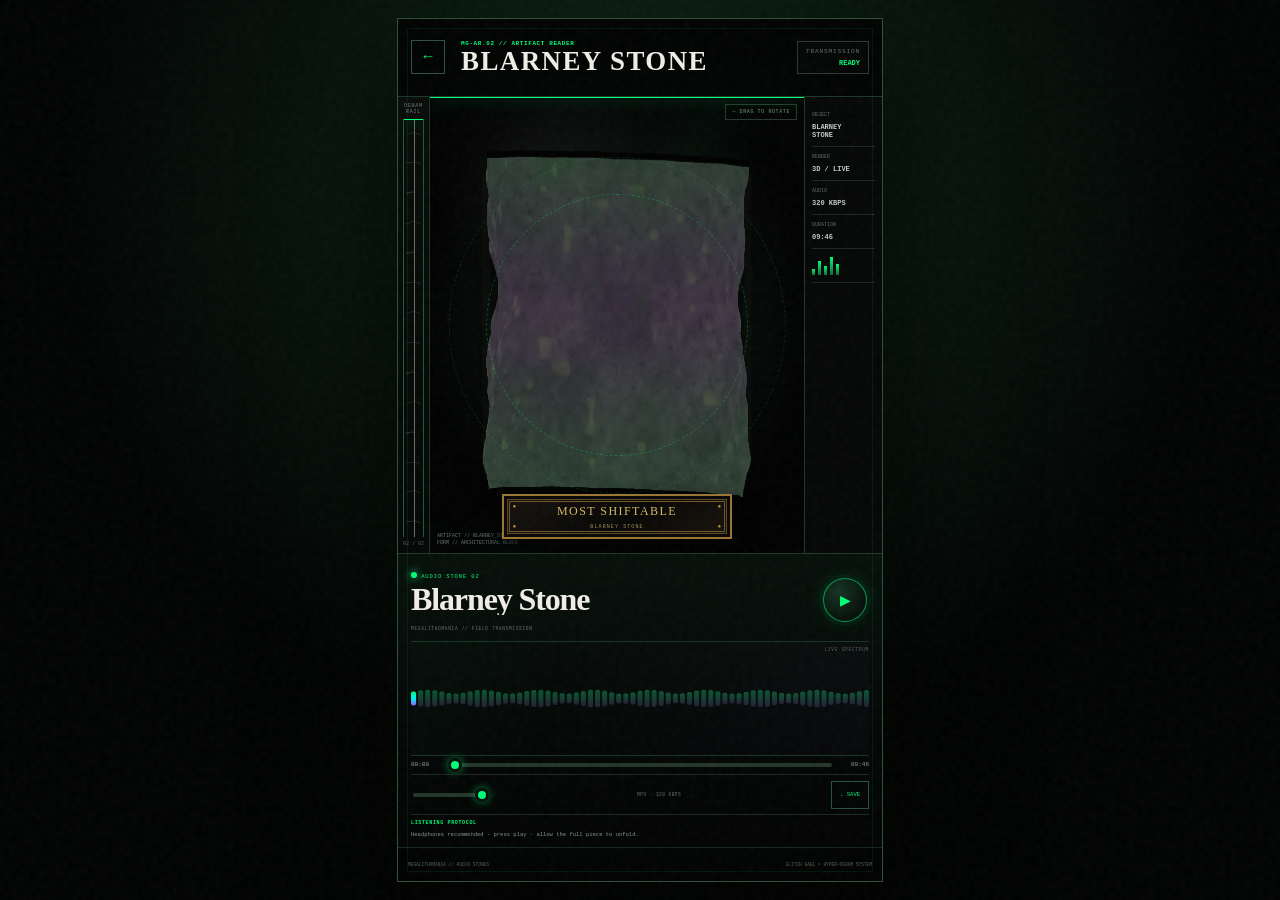
==== commit b20f8b43: "Lock Blarney Stone to 9:16 desktop card" ====
--- a/blarney-stone.html
+++ b/blarney-stone.html
@@ -1 +1 @@
-<!doctype html><html lang="en"><head><meta charset="utf-8"><meta name="viewport" content="width=device-width,initial-scale=1,viewport-fit=cover"><meta name="theme-color" content="#050506"><title>Blarney Stone // Megalithomania</title><link rel="stylesheet" href="assets/css/style.css"><link rel="stylesheet" href="assets/css/mobile-player.css"></head><body class="artifact-reader"><div class="grain"></div><main class="reader-shell"><header class="reader-top"><a href="index.html" class="back">←</a><div><div class="eyebrow">MG-AR.02 // ARTIFACT READER</div><h1>BLARNEY STONE</h1></div><div class="system-block"><small>TRANSMISSION</small><b data-status>READY</b></div></header><section class="reader-interface"><aside class="ogham-column"><div class="rail-title">OGHAM<br>RAIL</div><div class="ogham-rail" data-ogham-rail><i data-beam></i></div><small>02 / 02</small></aside><section class="artifact-stage blarney-stage"><div class="stage-grid"></div><div class="scan-line"></div><canvas id="stone3d" data-stone="blarney" aria-label="Interactive 3D Blarney Stone"></canvas><div class="castle-frame" aria-hidden="true"><i></i><i></i><b></b></div><div class="target-ring a"></div><div class="target-ring b"></div><div class="drag-hint">↔ DRAG TO ROTATE</div><div class="blarney-plaque" aria-label="Most Shiftable plaque"><span class="bolt tl"></span><span class="bolt tr"></span><strong>MOST SHIFTABLE</strong><small>BLARNEY STONE</small><span class="bolt bl"></span><span class="bolt br"></span></div><div class="stage-id">ARTIFACT // BLARNEY_STONE<br>FORM // ARCHITECTURAL BLOCK</div></section><aside class="telemetry"><div><small>OBJECT</small><b>BLARNEY<br>STONE</b></div><div><small>RENDER</small><b>3D / LIVE</b></div><div><small>AUDIO</small><b>320 KBPS</b></div><div><small>DURATION</small><b>09:46</b></div><div class="signal"><span></span><span></span><span></span><span></span><span></span></div></aside></section><section class="transmission audio-card"><div class="audio-card-head"><div><span class="audio-kicker"><i class="live-dot"></i> AUDIO STONE 02</span><h2>Blarney Stone</h2><small>MEGALITHOMANIA // FIELD TRANSMISSION</small></div><button class="big-play" data-play-toggle aria-label="Play audio"><span class="play-icon">▶</span><span class="pause-icon">Ⅱ</span></button></div><div class="reactive-wrap"><canvas class="reactive-wave" data-reactive-wave aria-label="Live audio reactive waveform"></canvas></div><div class="seek-row"><strong data-current>00:00</strong><input data-seek class="seek" type="range" min="0" max="1000" value="0" aria-label="Seek audio"><strong data-remaining>09:46</strong></div><audio preload="metadata"><source src="Blarney%20Stone.mp3" type="audio/mpeg"></audio><div class="card-controls"><span class="speaker">◖))</span><input data-volume class="volume" type="range" min="0" max="100" value="100" aria-label="Volume"><span class="quality">MP3 · 320 KBPS</span><a href="Blarney%20Stone.mp3" download>↓ SAVE</a></div><div class="reader-actions"><div><b>LISTENING PROTOCOL</b><span>Headphones recommended · press play · allow the full piece to unfold.</span></div></div></section><footer class="reader-footer"><span>MEGALITHOMANIA // AUDIO STONES</span><span>GLITCH GAEL × HYPER-OGHAM SYSTEM</span></footer></main><script src="assets/js/player.js"></script><script src="assets/js/stone3d.js"></script></body></html>+<!doctype html><html lang="en"><head><meta charset="utf-8"><meta name="viewport" content="width=device-width,initial-scale=1,viewport-fit=cover"><meta name="theme-color" content="#050506"><title>Blarney Stone // Megalithomania</title><link rel="stylesheet" href="assets/css/style.css"><link rel="stylesheet" href="assets/css/ratio-card.css"><link rel="stylesheet" href="assets/css/mobile-player.css"></head><body class="artifact-reader"><div class="grain"></div><main class="reader-shell"><header class="reader-top"><a href="index.html" class="back">←</a><div><div class="eyebrow">MG-AR.02 // ARTIFACT READER</div><h1>BLARNEY STONE</h1></div><div class="system-block"><small>TRANSMISSION</small><b data-status>READY</b></div></header><section class="reader-interface"><aside class="ogham-column"><div class="rail-title">OGHAM<br>RAIL</div><div class="ogham-rail" data-ogham-rail><i data-beam></i></div><small>02 / 02</small></aside><section class="artifact-stage blarney-stage"><div class="stage-grid"></div><div class="scan-line"></div><canvas id="stone3d" data-stone="blarney" aria-label="Interactive 3D Blarney Stone"></canvas><div class="castle-frame" aria-hidden="true"><i></i><i></i><b></b></div><div class="target-ring a"></div><div class="target-ring b"></div><div class="drag-hint">↔ DRAG TO ROTATE</div><div class="blarney-plaque" aria-label="Most Shiftable plaque"><span class="bolt tl"></span><span class="bolt tr"></span><strong>MOST SHIFTABLE</strong><small>BLARNEY STONE</small><span class="bolt bl"></span><span class="bolt br"></span></div><div class="stage-id">ARTIFACT // BLARNEY_STONE<br>FORM // ARCHITECTURAL BLOCK</div></section><aside class="telemetry"><div><small>OBJECT</small><b>BLARNEY<br>STONE</b></div><div><small>RENDER</small><b>3D / LIVE</b></div><div><small>AUDIO</small><b>320 KBPS</b></div><div><small>DURATION</small><b>09:46</b></div><div class="signal"><span></span><span></span><span></span><span></span><span></span></div></aside></section><section class="transmission audio-card"><div class="audio-card-head"><div><span class="audio-kicker"><i class="live-dot"></i> AUDIO STONE 02</span><h2>Blarney Stone</h2><small>MEGALITHOMANIA // FIELD TRANSMISSION</small></div><button class="big-play" data-play-toggle aria-label="Play audio"><span class="play-icon">▶</span><span class="pause-icon">Ⅱ</span></button></div><div class="reactive-wrap"><canvas class="reactive-wave" data-reactive-wave aria-label="Live audio reactive waveform"></canvas></div><div class="seek-row"><strong data-current>00:00</strong><input data-seek class="seek" type="range" min="0" max="1000" value="0" aria-label="Seek audio"><strong data-remaining>09:46</strong></div><audio preload="metadata"><source src="Blarney%20Stone.mp3" type="audio/mpeg"></audio><div class="card-controls"><span class="speaker">◖))</span><input data-volume class="volume" type="range" min="0" max="100" value="100" aria-label="Volume"><span class="quality">MP3 · 320 KBPS</span><a href="Blarney%20Stone.mp3" download>↓ SAVE</a></div><div class="reader-actions"><div><b>LISTENING PROTOCOL</b><span>Headphones recommended · press play · allow the full piece to unfold.</span></div></div></section><footer class="reader-footer"><span>MEGALITHOMANIA // AUDIO STONES</span><span>GLITCH GAEL × HYPER-OGHAM SYSTEM</span></footer></main><script src="assets/js/player.js"></script><script src="assets/js/stone3d.js"></script></body></html>
--- a/assets/css/ratio-card.css
+++ b/assets/css/ratio-card.css
@@ -0,0 +1,17 @@
+@media (min-width:821px){
+  html,body{margin:0;min-height:100%;background:#020403;overflow-x:hidden}
+  body.artifact-reader{min-height:100vh;display:grid;place-items:center;padding:18px;background:radial-gradient(circle at 50% 20%,#10291a 0,#020403 60%)}
+  .reader-shell{width:min(560px,92vw,calc((100vh - 36px)*.5625));aspect-ratio:9/16;height:auto;max-width:none;margin:0;padding:0;display:grid;grid-template-rows:9% 53% 34% 4%;overflow:hidden;position:relative;background:#040705;border:1px solid #31503c;box-shadow:0 36px 110px #000d,0 0 50px #00ff7808,inset 0 0 90px #000}
+  .reader-shell:before{content:"";position:absolute;inset:9px;border:1px solid #00ff7816;pointer-events:none;z-index:25}
+  .reader-top{grid-row:1;position:relative;display:grid;grid-template-columns:40px minmax(0,1fr) auto;gap:10px;align-items:center;padding:8px 13px;border:0;border-bottom:1px solid #1d3828;background:#030504e8;min-height:0}
+  .reader-top .back{width:34px;height:34px;font-size:15px}
+  .reader-top .eyebrow{font-size:6px;letter-spacing:.1em;white-space:nowrap;overflow:hidden;text-overflow:ellipsis}
+  .reader-top h1{font-size:clamp(1.25rem,2.1vw,1.8rem);line-height:.95;letter-spacing:.055em;margin:2px 0 0;white-space:nowrap;overflow:hidden;text-overflow:ellipsis}
+  .system-block{padding:6px 8px}.system-block small{font-size:6px}.system-block b{font-size:7px}
+  .reader-interface{grid-row:2;display:grid;grid-template-columns:32px minmax(0,1fr) 78px;width:100%;height:100%;min-height:0;max-height:none;border:0;transform:none;box-shadow:none;overflow:hidden;background:#020403}
+  .ogham-column{height:100%;min-height:0;padding:6px 2px;gap:4px;border-right:1px solid #1b3525}.rail-title{font-size:5px}.ogham-rail{width:21px}.ogham-mark{width:15px;height:8px}.ogham-mark:before,.ogham-mark:after{width:8px;top:3px}.ogham-mark.left:before{right:7px}.ogham-mark.right:after{left:7px}.ogham-column>small{font-size:5px}
+  .artifact-stage{position:relative;width:100%;height:100%;min-height:0;max-height:none;border:0;overflow:hidden}.stage-grid{background-size:28px 28px;opacity:.67}.target-ring.a{width:min(70%,290px)}.target-ring.b{width:min(90%,390px);border-color:#00ff7825}.drag-hint{right:7px;top:7px;font-size:5px;padding:4px 6px}.stage-id{left:7px;bottom:7px;font-size:5px;line-height:1.35}.castle-frame{width:72%;height:65%;border-width:8px;border-top-width:13px}.blarney-plaque{bottom:14px;width:min(230px,74%);padding:8px 20px 7px}.blarney-plaque strong{font-size:12px}.blarney-plaque small{font-size:5px}.bolt{width:5px;height:5px}
+  .telemetry{padding:8px 7px}.telemetry>div{padding:7px 0}.telemetry small{font-size:5px}.telemetry b{font-size:7px}.signal{height:34px;gap:3px}.signal span{width:3px}
+  .transmission.audio-card{grid-row:3;position:relative;width:100%;height:100%;min-height:0;margin:0;padding:11px 13px 9px;border:0;border-top:1px solid #1f3929;border-radius:0;background:linear-gradient(180deg,#07100b 0,#040706 62%,#030404 100%);box-shadow:none;overflow:hidden;display:grid;grid-template-rows:auto minmax(40px,1fr) auto auto auto;align-content:stretch}
+  .transmission.audio-card:before{display:none}.audio-card-head{display:grid;grid-template-columns:minmax(0,1fr) 46px;gap:8px;align-items:center;min-height:0}.audio-kicker{font-size:5.5px}.audio-card-head h2{font-size:clamp(1.45rem,2.7vw,2rem);margin:2px 0;line-height:.92;white-space:nowrap;overflow:hidden;text-overflow:ellipsis}.audio-card-head small{font-size:4.5px;white-space:nowrap;overflow:hidden;text-overflow:ellipsis}.big-play{width:44px;height:44px;flex:none;font-size:14px;box-shadow:0 0 0 4px #00ff7808,0 0 20px #00ff7820}.reactive-wrap{height:auto;min-height:40px;margin:6px 0 2px;padding:4px 0}.reactive-wrap:after{font-size:4.5px}.seek-row{grid-template-columns:30px minmax(0,1fr) 30px;gap:5px;margin:3px 0 5px}.seek-row strong{font-size:6px}.seek{height:4px}.seek::-webkit-slider-thumb{width:14px;height:14px}.card-controls{display:grid;grid-template-columns:76px 1fr auto;align-items:center;gap:6px;padding-top:6px}.speaker{display:none}.volume{width:100%;height:4px}.volume::-webkit-slider-thumb{width:14px;height:14px}.quality{margin:0;font-size:4.5px;text-align:center}.card-controls a{min-height:28px;padding:0 8px;display:grid;place-items:center;font-size:5.5px}.reader-actions{margin:5px 0 0;padding:5px 0 0}.reader-actions b{font-size:5px}.reader-actions span{font-size:5.5px;white-space:nowrap;overflow:hidden;text-overflow:ellipsis}.reader-footer{grid-row:4;margin:0;padding:0 10px;border-top:1px solid #16261d;font-size:4.5px;display:flex;align-items:center;justify-content:space-between;overflow:hidden}.reader-footer span{white-space:nowrap;overflow:hidden;text-overflow:ellipsis}
+}
--- a/assets/css/mobile-player.css
+++ b/assets/css/mobile-player.css
@@ -1,84 +1,14 @@
 @media (max-width:820px){
-  html,body{min-height:100%;background:#030404!important;overflow-x:hidden}
-  body.artifact-reader{padding:0;margin:0}
-  .grain{opacity:.07}
-  .reader-shell{width:100%!important;max-width:none!important;margin:0!important;padding:0 0 calc(18px + env(safe-area-inset-bottom))!important}
-  .reader-top{position:sticky;top:0;z-index:20;grid-template-columns:44px minmax(0,1fr)!important;gap:10px!important;padding:calc(10px + env(safe-area-inset-top)) 14px 10px!important;background:rgba(3,5,4,.96)!important;backdrop-filter:blur(16px);border-bottom:1px solid #1f3929!important}
-  .reader-top .back{width:42px!important;height:42px!important;border-radius:10px!important;font-size:18px!important}
-  .reader-top .eyebrow{font-size:7px!important;letter-spacing:.13em!important;white-space:nowrap;overflow:hidden;text-overflow:ellipsis}
-  .reader-top h1{font-size:clamp(1.45rem,7vw,2.2rem)!important;line-height:.98!important;letter-spacing:.06em!important;margin:3px 0 0!important;white-space:normal}
-  .system-block{display:none!important}
-
-  .reader-interface{display:grid!important;grid-template-columns:34px minmax(0,1fr)!important;height:auto!important;min-height:0!important;max-height:none!important;border-left:0!important;border-right:0!important;border-top:0!important;transform:none!important;box-shadow:none!important;overflow:visible!important;background:#030504!important}
-  .ogham-column{grid-column:1;grid-row:1;border-right:1px solid #1d3828!important;padding:8px 2px!important;gap:5px!important;min-height:58svh;background:#050806!important}
-  .rail-title{font-size:5.5px!important;line-height:1.25!important;letter-spacing:.08em!important}
-  .ogham-rail{width:24px!important;min-height:0!important}
-  .ogham-mark{width:18px!important;height:9px!important}
-  .ogham-mark:before,.ogham-mark:after{width:10px!important;top:4px!important}
-  .ogham-mark.left:before{right:9px!important}.ogham-mark.right:after{left:9px!important}
-  .ogham-column>small{font-size:6px!important}
-
-  .artifact-stage{grid-column:2;grid-row:1;position:relative!important;height:58svh!important;min-height:380px!important;max-height:620px!important;border:0!important;overflow:hidden!important;background:radial-gradient(circle at 50% 42%,#153b26 0,#08110c 42%,#020303 78%)!important}
-  .blarney-stage{background:radial-gradient(circle at 50% 42%,#153b26 0,#08110c 42%,#020303 78%)!important}
-  #stone3d{inset:0!important;width:100%!important;height:100%!important;touch-action:none!important}
-  .stage-grid{background-size:34px 34px!important;opacity:.75}
-  .target-ring.a{width:min(78vw,330px)!important}.target-ring.b{width:min(96vw,430px)!important}
-  .target-ring.b{border-color:#00ff7825!important}
-  .drag-hint{right:9px!important;top:9px!important;font-size:6px!important;padding:5px 7px!important;background:#020403cc!important}
-  .stage-id{left:9px!important;bottom:9px!important;font-size:6px!important;line-height:1.45!important;max-width:58%}
-  .telemetry{display:none!important}
-  .castle-frame{width:74%!important;height:66%!important;border-width:10px!important;border-top-width:16px!important;opacity:.24!important}
-  .blarney-plaque{bottom:22px!important;width:min(270px,76%)!important;padding:10px 24px 9px!important;min-height:auto!important}
-  .blarney-plaque strong{font-size:clamp(12px,4vw,17px)!important}.blarney-plaque small{font-size:6px!important}
-
-  .audio-card{margin:12px 12px 0!important;padding:16px!important;border:1px solid #294131!important;border-radius:18px!important;background:linear-gradient(180deg,#09100c,#050706)!important;box-shadow:0 16px 45px #000a!important}
-  .audio-card:before{inset:7px!important;border-radius:12px!important}
-  .audio-card-head{gap:12px!important;align-items:center!important}
-  .audio-kicker{font-size:7px!important;letter-spacing:.12em!important}
-  .audio-card-head h2{font-size:clamp(1.9rem,9vw,2.9rem)!important;margin:4px 0!important;line-height:.95!important}
-  .audio-card-head small{font-size:6px!important;letter-spacing:.1em!important;display:block;max-width:210px;line-height:1.35}
-  .big-play{width:58px!important;height:58px!important;flex:0 0 58px!important;font-size:18px!important;touch-action:manipulation}
-  .reactive-wrap{height:84px!important;margin:16px 0 6px!important;padding:8px 0!important}
-  .reactive-wrap:after{font-size:6px!important;top:3px!important}
-  .seek-row{grid-template-columns:38px minmax(0,1fr) 38px!important;gap:7px!important;margin:7px 0 10px!important}
-  .seek-row strong{font-size:8px!important}
-  .seek{height:5px!important;min-width:0}
-  .seek::-webkit-slider-thumb{width:18px!important;height:18px!important}
-  .card-controls{gap:8px!important;flex-wrap:wrap!important;padding-top:10px!important}
-  .speaker{display:none!important}
-  .volume{width:92px!important;height:5px!important}
-  .volume::-webkit-slider-thumb{width:18px!important;height:18px!important}
-  .quality{display:none!important}
-  .card-controls a{margin-left:auto!important;min-height:40px!important;padding:0 12px!important;display:inline-grid!important;place-items:center!important;border-radius:9px!important;font-size:8px!important}
-  .reader-actions{margin-top:12px!important;padding-top:11px!important}
-  .reader-actions b{font-size:7px!important}.reader-actions span{font-size:8px!important;line-height:1.5!important}
-  .reader-footer{padding:0 14px!important;margin-top:12px!important;font-size:6px!important;gap:8px!important;flex-wrap:wrap!important}
-  .reader-footer span:last-child{display:none!important}
+  html,body{margin:0!important;width:100%!important;min-height:100%!important;background:#020403!important;overflow-x:hidden!important}
+  body.artifact-reader{padding:0!important;display:grid!important;place-items:start center!important;min-height:100svh!important;background:radial-gradient(circle at 50% 18%,#10291a 0,#020403 58%)!important}
+  .grain{opacity:.055!important}
+  .reader-shell{width:min(94vw,430px,calc((100svh - env(safe-area-inset-top) - env(safe-area-inset-bottom) - 20px) * .5625))!important;aspect-ratio:9/16!important;height:auto!important;max-width:none!important;min-width:0!important;margin:calc(10px + env(safe-area-inset-top)) auto calc(10px + env(safe-area-inset-bottom))!important;padding:0!important;display:grid!important;grid-template-rows:9% 53% 34% 4%!important;overflow:hidden!important;position:relative!important;background:#040705!important;border:1px solid #31503c!important;box-shadow:0 28px 70px #000c,inset 0 0 90px #000!important}
+  .reader-shell:before{content:"";position:absolute;inset:8px;border:1px solid #00ff7814;pointer-events:none;z-index:25}
+  .reader-top{position:relative!important;top:auto!important;z-index:20!important;grid-row:1!important;display:grid!important;grid-template-columns:34px minmax(0,1fr)!important;gap:8px!important;align-items:center!important;padding:7px 12px!important;background:#030504e8!important;border:0!important;border-bottom:1px solid #1d3828!important;min-height:0!important}.reader-top .back{width:30px!important;height:30px!important;border-radius:0!important;font-size:14px!important;background:#061009!important}.reader-top .eyebrow{font-size:5.5px!important;letter-spacing:.09em!important;white-space:nowrap!important;overflow:hidden!important;text-overflow:ellipsis!important}.reader-top h1{font-size:clamp(1.05rem,5.7vw,1.65rem)!important;line-height:.94!important;letter-spacing:.055em!important;margin:2px 0 0!important;white-space:nowrap!important;overflow:hidden!important;text-overflow:ellipsis!important}.system-block{display:none!important}
+  .reader-interface{grid-row:2!important;display:grid!important;grid-template-columns:28px minmax(0,1fr)!important;width:100%!important;height:100%!important;min-height:0!important;max-height:none!important;margin:0!important;border:0!important;transform:none!important;box-shadow:none!important;overflow:hidden!important;background:#020403!important}.ogham-column{grid-column:1!important;grid-row:1!important;height:100%!important;min-height:0!important;padding:5px 1px!important;gap:3px!important;border:0!important;border-right:1px solid #1b3525!important;background:#040806!important}.rail-title{font-size:4.5px!important;line-height:1.1!important;letter-spacing:.04em!important}.ogham-rail{width:19px!important;min-height:0!important;border-left-color:#174a2d!important;border-right-color:#174a2d!important}.ogham-mark{width:14px!important;height:7px!important}.ogham-mark:before,.ogham-mark:after{width:8px!important;top:3px!important}.ogham-mark.left:before{right:7px!important}.ogham-mark.right:after{left:7px!important}.ogham-column>small{font-size:4.5px!important}
+  .artifact-stage{grid-column:2!important;grid-row:1!important;position:relative!important;width:100%!important;height:100%!important;min-height:0!important;max-height:none!important;margin:0!important;border:0!important;border-radius:0!important;overflow:hidden!important;background:radial-gradient(circle at 50% 42%,#153b26 0,#08110c 42%,#020303 78%)!important}.blarney-stage{background:radial-gradient(circle at 50% 42%,#153b26 0,#08110c 42%,#020303 78%)!important}#stone3d{position:absolute!important;inset:0!important;width:100%!important;height:100%!important;touch-action:none!important}.stage-grid{background-size:26px 26px!important;opacity:.62!important}.target-ring.a{width:min(70%,250px)!important}.target-ring.b{width:min(90%,330px)!important;border-color:#00ff7822!important}.drag-hint{right:6px!important;top:6px!important;font-size:4.5px!important;padding:4px 5px!important;background:#020403c7!important}.stage-id{left:6px!important;bottom:6px!important;font-size:4.5px!important;line-height:1.3!important;max-width:60%!important}.telemetry{display:none!important}.castle-frame{width:72%!important;height:65%!important;border-width:7px!important;border-top-width:12px!important;opacity:.22!important}.blarney-plaque{bottom:13px!important;width:min(210px,72%)!important;padding:7px 18px 6px!important;border-width:1px!important}.blarney-plaque:before{inset:3px!important}.blarney-plaque strong{font-size:clamp(9px,3vw,13px)!important}.blarney-plaque small{font-size:4.5px!important;margin-top:3px!important}.bolt{width:5px!important;height:5px!important}
+  .transmission.audio-card{grid-row:3!important;position:relative!important;width:100%!important;height:100%!important;min-height:0!important;margin:0!important;padding:10px 12px 9px!important;border:0!important;border-top:1px solid #1f3929!important;border-radius:0!important;background:linear-gradient(180deg,#07100b 0,#040706 62%,#030404 100%)!important;box-shadow:none!important;overflow:hidden!important;display:grid!important;grid-template-rows:auto minmax(38px,1fr) auto auto auto!important;align-content:stretch!important}.transmission.audio-card:before{display:none!important}.audio-card-head{display:grid!important;grid-template-columns:minmax(0,1fr) 44px!important;gap:8px!important;align-items:center!important;min-height:0!important}.audio-kicker{font-size:5.5px!important;letter-spacing:.09em!important}.audio-card-head h2{font-size:clamp(1.35rem,6vw,2rem)!important;margin:2px 0!important;line-height:.91!important;white-space:nowrap!important;overflow:hidden!important;text-overflow:ellipsis!important}.audio-card-head small{font-size:4.5px!important;letter-spacing:.07em!important;line-height:1.2!important;display:block!important;white-space:nowrap!important;overflow:hidden!important;text-overflow:ellipsis!important}.big-play{width:42px!important;height:42px!important;flex:none!important;border-radius:50%!important;font-size:14px!important;touch-action:manipulation!important;box-shadow:0 0 0 4px #00ff7808,0 0 18px #00ff7820!important}.reactive-wrap{height:auto!important;min-height:38px!important;margin:6px 0 2px!important;padding:4px 0!important;border-top-color:#153423!important;border-bottom-color:#153423!important;background:linear-gradient(90deg,#00ff7804,transparent 58%)!important}.reactive-wrap:after{font-size:4.5px!important;top:2px!important}.seek-row{grid-template-columns:29px minmax(0,1fr) 29px!important;gap:5px!important;margin:3px 0 5px!important}.seek-row strong{font-size:6px!important}.seek{height:4px!important;min-width:0!important}.seek::-webkit-slider-thumb{width:14px!important;height:14px!important}.card-controls{display:grid!important;grid-template-columns:72px 1fr auto!important;align-items:center!important;gap:6px!important;padding-top:6px!important;border-top-color:#192a20!important}.speaker{display:none!important}.volume{width:100%!important;height:4px!important;grid-column:1!important}.volume::-webkit-slider-thumb{width:14px!important;height:14px!important}.quality{display:block!important;grid-column:2!important;margin:0!important;font-size:4.5px!important;text-align:center!important;color:#66736b!important;white-space:nowrap!important}.card-controls a{grid-column:3!important;margin:0!important;min-height:27px!important;padding:0 8px!important;display:grid!important;place-items:center!important;border-radius:0!important;font-size:5.5px!important}.reader-actions{margin:5px 0 0!important;padding:5px 0 0!important;border-top-color:#192a20!important;overflow:hidden!important}.reader-actions b{font-size:5px!important}.reader-actions span{font-size:5.5px!important;line-height:1.25!important;white-space:nowrap!important;overflow:hidden!important;text-overflow:ellipsis!important}.reader-footer{grid-row:4!important;margin:0!important;padding:0 10px!important;border-top:1px solid #16261d!important;font-size:4.5px!important;gap:5px!important;background:#030404!important;display:flex!important;align-items:center!important;justify-content:space-between!important;overflow:hidden!important}.reader-footer span{white-space:nowrap!important;overflow:hidden!important;text-overflow:ellipsis!important}.reader-footer span:last-child{display:none!important}
 }
-
-@media (max-width:430px){
-  .artifact-stage{height:54svh!important;min-height:340px!important}
-  .ogham-column{min-height:54svh!important}
-  .reader-top h1{font-size:1.75rem!important}
-  .audio-card{margin:10px 10px 0!important;padding:14px!important}
-  .audio-card-head h2{font-size:2rem!important}
-  .big-play{width:54px!important;height:54px!important;flex-basis:54px!important}
-  .reactive-wrap{height:72px!important}
-  .blarney-plaque{width:80%!important;bottom:18px!important}
-}
-
-@media (max-height:700px) and (max-width:820px){
-  .artifact-stage{height:48svh!important;min-height:300px!important}
-  .ogham-column{min-height:48svh!important}
-  .reactive-wrap{height:58px!important}
-  .reader-actions{display:none!important}
-  .audio-card{padding-top:13px!important;padding-bottom:13px!important}
-}
-
-@media (orientation:landscape) and (max-width:900px){
-  .reader-top{position:relative!important}
-  .reader-interface{grid-template-columns:30px minmax(0,1fr)!important}
-  .artifact-stage{height:72svh!important;min-height:300px!important}
-  .ogham-column{min-height:72svh!important}
-  .audio-card{margin:10px 12px 0!important}
-}
+@media (max-width:430px){.reader-shell{width:min(94vw,calc((100svh - env(safe-area-inset-top) - env(safe-area-inset-bottom) - 16px) * .5625))!important}.reader-top{padding-left:10px!important;padding-right:10px!important}.audio-card-head{grid-template-columns:minmax(0,1fr) 40px!important}.big-play{width:39px!important;height:39px!important;font-size:13px!important}.blarney-plaque{width:74%!important;bottom:10px!important}}
+@media (max-height:700px) and (max-width:820px){.reader-shell{width:min(92vw,calc((100svh - env(safe-area-inset-top) - env(safe-area-inset-bottom) - 12px) * .5625))!important;margin-top:calc(6px + env(safe-area-inset-top))!important}.reader-actions{display:none!important}.transmission.audio-card{grid-template-rows:auto minmax(30px,1fr) auto auto!important;padding-top:8px!important;padding-bottom:7px!important}.reactive-wrap{min-height:30px!important;margin-top:4px!important}}
+@media (orientation:landscape) and (max-width:900px){body.artifact-reader{place-items:center!important}.reader-shell{width:min(54vw,calc((100svh - 14px) * .5625))!important;margin:7px auto!important}}
